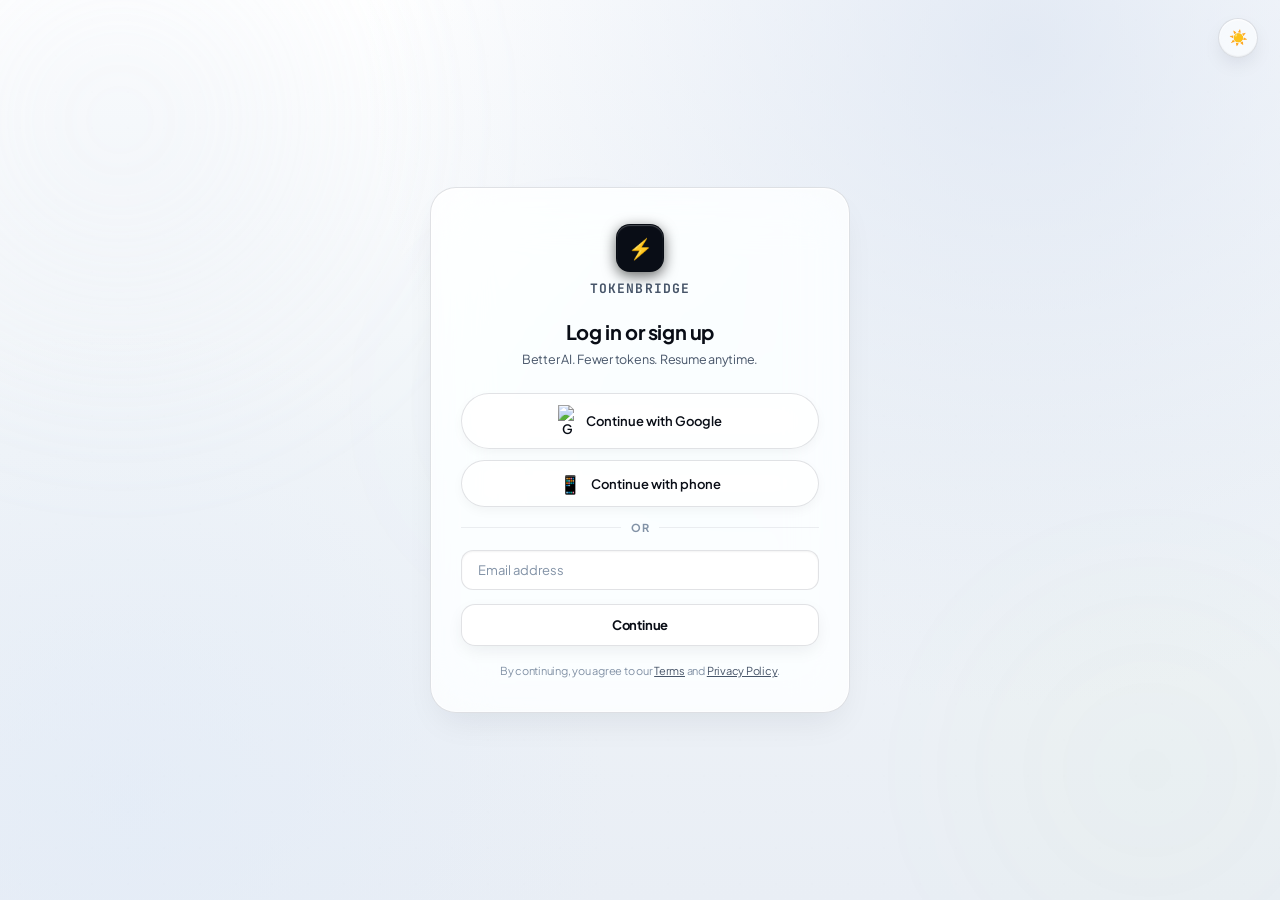
==== frontend/login.html @ ac654504 "feat: add country code selector to phone login, optimize invisible reCAPTCHA, and improve UI" ====
<!DOCTYPE html>
<html lang="en">
<head>
  <meta charset="UTF-8">
  <meta name="viewport" content="width=device-width, initial-scale=1.0">
  <meta name="color-scheme" content="light dark">
  <title>TokenBridge - Login</title>
  <script>
    (function() {
      var saved = localStorage.getItem('theme');
      if (saved) {
        document.documentElement.setAttribute('data-theme', saved);
      } else if (window.matchMedia && window.matchMedia('(prefers-color-scheme: light)').matches) {
        document.documentElement.setAttribute('data-theme', 'light');
      } else {
        document.documentElement.setAttribute('data-theme', 'dark');
      }
    })();
  </script>
  <link rel="preconnect" href="https://fonts.googleapis.com">
  <link rel="preconnect" href="https://fonts.gstatic.com" crossorigin="">
  <link href="https://fonts.googleapis.com/css2?family=Plus+Jakarta+Sans:ital,wght@0,300;0,400;0,500;0,600;0,700;0,800;1,400&family=JetBrains+Mono:wght@400;500;600;700&display=swap" rel="stylesheet">
  <link href="https://cdnjs.cloudflare.com/ajax/libs/font-awesome/6.5.1/css/all.min.css" rel="stylesheet">
  <link rel="stylesheet" href="style.css?v=7.0">
</head>
<body class="auth-body">
  <!-- Optical Directional Sheen Layer -->
  <div class="optical-refraction-sheen"></div>

  <div class="orb-container">
    <div class="orb orb-1"></div>
    <div class="orb orb-2"></div>
    <div class="orb orb-3"></div>
  </div>
  <button class="theme-btn" onclick="toggleTheme()" id="theme-btn" title="Toggle theme">🌙</button>

  <div class="modal">
    <div class="logo">
      <span>⚡</span>
      <h1>TokenBridge</h1>
    </div>

    <div id="step-main" class="step active">
      <div class="modal-title">Log in or sign up</div>
      <div class="modal-sub">Better AI. Fewer tokens. Resume anytime.</div>
      <button class="social-btn" onclick="handleGoogleLogin()">
        <img src="https://www.gstatic.com/firebasejs/ui/2.0.0/images/auth/google.svg" width="18" alt="G">
        Continue with Google
      </button>
      <button class="social-btn" onclick="showStep('phone')">
        <span style="font-size:18px">📱</span>
        Continue with phone
      </button>
      <div class="divider"><span>OR</span></div>
      <input class="email-input" type="email" id="email-input" placeholder="Email address" onkeydown="if(event.key===&apos;Enter&apos;)checkEmail()">
      <button class="continue-btn" onclick="checkEmail()">Continue</button>
      <div class="terms">By continuing, you agree to our <a href="#">Terms</a> and <a href="#">Privacy Policy</a>.</div>
    </div>

    <div id="step-password" class="step">
      <button class="back-link" onclick="showStep('main')">← Back</button>
      <div class="modal-title" id="pwd-title">Welcome back</div>
      <div class="email-shown" id="pwd-email"></div>
      <input class="email-input" type="password" id="pwd-input" placeholder="Password" onkeydown="if(event.key===&apos;Enter&apos;)submitPassword()">
      <a href="#" class="forgot-link" onclick="showStep('forgot')">Forgot password?</a>
      <label style="display:flex;align-items:center;gap:8px;color:var(--text-sub);font-size:13px;margin-bottom:16px;cursor:pointer">
        <input type="checkbox" id="remember-me" style="accent-color:var(--accent)"> Remember me for 30 days
      </label>
      <button class="continue-btn" onclick="submitPassword()">Continue</button>
    </div>

    <div id="step-signup" class="step">
      <button class="back-link" onclick="showStep('main')">← Back</button>
      <div class="modal-title">Create account</div>
      <div class="email-shown" id="signup-email"></div>
      <input class="email-input" type="text" id="name-input" placeholder="Full name" style="margin-bottom:12px">
      <input class="email-input" type="password" id="signup-pwd" placeholder="Password (min 8 chars)" onkeydown="if(event.key===&apos;Enter&apos;)submitSignup()">
      <button class="continue-btn" onclick="submitSignup()" style="margin-top:12px">Create Account</button>
    </div>

    <div id="step-phone" class="step">
      <button class="back-link" onclick="showStep('main')">← Back</button>
      <div class="modal-title">Enter phone number</div>
      <div class="modal-sub">We will send you a 6-digit OTP.</div>
      <div class="phone-input-group">
        <div class="country-code-wrap" id="country-code-wrap">
          <button type="button" class="country-code-btn" id="country-code-btn" onclick="toggleCountryDropdown(event)" aria-label="Select country code">
            <span class="country-flag" id="selected-flag">🇮🇳</span>
            <span class="country-dial" id="selected-dial">+91</span>
            <svg class="country-chevron" width="12" height="12" viewBox="0 0 24 24" fill="none" stroke="currentColor" stroke-width="2.5" stroke-linecap="round" stroke-linejoin="round">
              <polyline points="6 9 12 15 18 9"></polyline>
            </svg>
          </button>
          <div class="country-dropdown-menu" id="country-dropdown-menu" style="display:none;">
            <div class="country-search-box">
              <input type="text" id="country-search-input" placeholder="Search country..." oninput="filterCountryList(this.value)">
            </div>
            <div class="country-list" id="country-list"></div>
          </div>
        </div>
        <input class="email-input phone-number-field" type="tel" id="phone-input" placeholder="98765 43210" oninput="formatPhoneNumberInput(this)" onkeydown="if(event.key==='Enter')sendPhoneOTP()">
      </div>
      <div id="recaptcha-container"></div>
      <button class="continue-btn" id="send-otp-btn" onclick="sendPhoneOTP()">Send OTP</button>
    </div>

    <div id="step-otp" class="step">
      <button class="back-link" onclick="showStep('phone')">← Back</button>
      <div class="modal-title">Enter OTP</div>
      <div class="modal-sub" id="otp-sent-to">OTP sent to your phone</div>
      <div class="otp-inputs">
        <input class="otp-input" type="text" maxlength="1" id="otp-1" oninput="otpNext(this,'otp-2')">
        <input class="otp-input" type="text" maxlength="1" id="otp-2" oninput="otpNext(this,'otp-3')">
        <input class="otp-input" type="text" maxlength="1" id="otp-3" oninput="otpNext(this,'otp-4')">
        <input class="otp-input" type="text" maxlength="1" id="otp-4" oninput="otpNext(this,'otp-5')">
        <input class="otp-input" type="text" maxlength="1" id="otp-5" oninput="otpNext(this,'otp-6')">
        <input class="otp-input" type="text" maxlength="1" id="otp-6" oninput="otpNext(this,null)">
      </div>
      <button class="continue-btn" onclick="verifyOTP()">Verify OTP</button>
      <p style="text-align:center;font-size:12px;color:var(--text-muted);margin-top:12px;">
        Did not receive? <a href="#" style="color:var(--accent)" onclick="showStep('phone')">Resend</a>
      </p>
    </div>

    <div id="step-forgot" class="step">
      <button class="back-link" onclick="showStep('password')">← Back</button>
      <div class="modal-title">Reset password</div>
      <div class="modal-sub">We will send a reset link to your email.</div>
      <input class="email-input" type="email" id="forgot-email" placeholder="Email address">
      <button class="continue-btn" onclick="submitForgot()">Send Reset Link</button>
    </div>

    <div class="msg" id="auth-msg"></div>
  </div>

  <script src="https://www.gstatic.com/firebasejs/10.7.0/firebase-app-compat.js"></script>
  <script src="https://www.gstatic.com/firebasejs/10.7.0/firebase-auth-compat.js"></script>
  <script src="firebase_config.js"></script>
  <script>
    firebase.initializeApp(FIREBASE_CONFIG);
    const fbAuth = firebase.auth();
    let recaptchaVerifier = null;
    let confirmationResult = null;
  </script>
  <script src="auth.js"></script>
</body>
</html>
---- frontend/style.css ----
/* =============================================
   TokenBridge - Complete Glassmorphism Design System
   Featuring Dark & Light Mode themes with specular highlights,
   backdrop blurs, dynamic glow orbs, and micro-interactions.
   ============================================= */

/* --- Google Font --- */
@import url("https://fonts.googleapis.com/css2?family=Plus+Jakarta+Sans:ital,wght@0,300;0,400;0,500;0,600;0,700;0,800;1,400&family=JetBrains+Mono:wght@400;500;600;700&display=swap");

/* --- CSS Design System & Theme Variables --- */
/* ==========================================================================
   OBSIDIAN LIQUID GLASS DESIGN SYSTEM (Handcrafted Senior Technologist UI)
   Calibrated physical optics, specular refraction, micro-chamfering & tactile depth.
   ========================================================================== */
:root {
  color-scheme: dark;

  /* Pure obsidian base & optical directional light cone */
  --bg: #060709;
  --bg-ambient:
    radial-gradient(1200px circle at 82% 8%, rgba(35, 45, 62, 0.28) 0%, transparent 60%),
    radial-gradient(900px circle at 15% 95%, rgba(18, 25, 36, 0.35) 0%, transparent 65%),
    radial-gradient(600px circle at 48% 45%, rgba(198, 248, 48, 0.025) 0%, transparent 70%),
    linear-gradient(180deg, #060709 0%, #080a0f 45%, #050608 100%);

  /* Master Optical Glass Matrix (True Physical Refraction & Translucent Optics) */
  --glass-surface: rgba(12, 17, 26, 0.42);
  --glass-surface-elevated: rgba(16, 22, 34, 0.52);
  --glass-surface-subtle: rgba(255, 255, 255, 0.035);
  --glass-surface-active: rgba(22, 30, 46, 0.65);
  --surface: var(--glass-surface);
  --glass: var(--glass-surface);

  /* Multi-layered Specular Lighting & Micro-Chamfer Rims */
  --glass-border: rgba(255, 255, 255, 0.12);
  --glass-border-subtle: rgba(255, 255, 255, 0.06);
  --glass-border-hover: rgba(255, 255, 255, 0.32);

  --specular-layer:
    inset 0 1px 1.5px 0 rgba(255, 255, 255, 0.38),
    inset 0 0 0 1px rgba(255, 255, 255, 0.05),
    inset 0 -1px 0 0 rgba(0, 0, 0, 0.45),
    0 16px 36px -10px rgba(0, 0, 0, 0.65);

  --specular-subtle:
    inset 0 1px 1px 0 rgba(255, 255, 255, 0.28),
    inset 0 0 0 1px rgba(255, 255, 255, 0.03),
    0 8px 24px -6px rgba(0, 0, 0, 0.55);

  --specular-circular:
    inset 0 1px 1.5px 0 rgba(255, 255, 255, 0.45),
    inset 0 0 0 1px rgba(255, 255, 255, 0.06),
    inset 0 -1px 1px 0 rgba(0, 0, 0, 0.5),
    0 10px 24px -6px rgba(0, 0, 0, 0.7);

  --specular-pressed:
    inset 0 2px 4px rgba(0, 0, 0, 0.6),
    inset 0 0 0 1px rgba(255, 255, 255, 0.06);

  --glass-specular: inset 0 1px 1.5px 0 rgba(255, 255, 255, 0.38);

  /* High-Precision Textures & Filters */
  --glass-filter: blur(28px) saturate(210%) contrast(106%);
  --glass-filter-pill: blur(20px) saturate(200%) contrast(105%);
  --blur: var(--glass-filter);

  /* Typography Contrast Hierarchy */
  --text-pure: #f8fafc;
  --text-body: #e2e8f0;
  --text: #f8fafc;
  --text-sub: #94a3b8;
  --text-muted: #526175;

  /* Neon Chartreuse & Electric Cyan Accents */
  --accent-chartreuse: #c6f830;
  --accent-glow: rgba(198, 248, 48, 0.28);
  --accent-cyan: #38bdf8;
  --accent-cyan-glow: rgba(56, 189, 248, 0.25);
  --accent: #c6f830;
  --accent-hover: #b4e622;
  --accent-bright: #c6f830;

  /* Inputs & Hover */
  --input-bg: rgba(5, 7, 10, 0.45);
  --input-border: rgba(255, 255, 255, 0.08);
  --divider: rgba(255, 255, 255, 0.06);
  --hover: rgba(255, 255, 255, 0.06);

  /* Status System */
  --status-emerald: #10b981;
  --status-amber: #f59e0b;
  --status-rose: #f43f5e;
  --danger: #f43f5e;
  --success: #10b981;
  --warning: #f59e0b;

  --radius: 24px;
  --radius-sm: 16px;
  --radius-xs: 11px;
  --shadow: 0 20px 40px -15px rgba(0, 0, 0, 0.75);
  --shadow-sm: 0 8px 24px -6px rgba(0, 0, 0, 0.65);
  --transition: all 0.22s cubic-bezier(0.16, 1, 0.3, 1);
}

[data-theme="light"] {
  color-scheme: light;
  --bg: #f5f7fa;
  --bg-ambient:
    radial-gradient(1100px circle at 80% 5%, rgba(215, 225, 240, 0.7) 0%, transparent 60%),
    radial-gradient(800px circle at 10% 90%, rgba(225, 235, 248, 0.6) 0%, transparent 60%),
    linear-gradient(180deg, #ffffff 0%, #f0f4f8 50%, #e9eef5 100%);

  --glass-surface: rgba(255, 255, 255, 0.58);
  --glass-surface-elevated: rgba(255, 255, 255, 0.76);
  --glass-surface-subtle: rgba(255, 255, 255, 0.38);
  --glass-surface-active: rgba(255, 255, 255, 0.92);
  --surface: var(--glass-surface);
  --glass: var(--glass-surface);

  --glass-border: rgba(15, 23, 42, 0.12);
  --glass-border-subtle: rgba(15, 23, 42, 0.07);
  --glass-border-hover: rgba(15, 23, 42, 0.28);

  --specular-layer:
    inset 0 1px 1.5px 0 rgba(255, 255, 255, 0.95),
    inset 0 0 0 1px rgba(255, 255, 255, 0.6),
    0 16px 34px -10px rgba(15, 23, 42, 0.08);

  --specular-subtle:
    inset 0 1px 1px 0 rgba(255, 255, 255, 0.9),
    0 4px 14px -3px rgba(15, 23, 42, 0.06);

  --specular-circular:
    inset 0 1px 1.5px 0 #ffffff,
    inset 0 -1px 1px 0 rgba(0, 0, 0, 0.05),
    0 8px 20px -4px rgba(15, 23, 42, 0.1);

  --glass-specular: inset 0 1px 1.5px 0 rgba(255, 255, 255, 0.95);

  --text-pure: #090d16;
  --text-body: #1e293b;
  --text: #090d16;
  --text-sub: #475569;
  --text-muted: #8292a6;

  --accent-chartreuse: #15803d;
  --accent-glow: rgba(21, 128, 61, 0.2);
  --accent: #15803d;
  --accent-hover: #166534;
  --accent-bright: #15803d;

  --input-bg: rgba(255, 255, 255, 0.85);
  --input-border: rgba(15, 23, 42, 0.09);
  --divider: rgba(15, 23, 42, 0.08);
  --hover: rgba(15, 23, 42, 0.05);
  --shadow: 0 18px 36px -12px rgba(15, 23, 42, 0.09);
  --shadow-sm: 0 4px 14px -3px rgba(15, 23, 42, 0.06);
}

/* --- Reset & Utilities --- */
*,
*::before,
*::after {
  box-sizing: border-box;
  margin: 0;
  padding: 0;
}

.hidden {
  display: none !important;
}

html {
  font-size: 16px;
  scroll-behavior: smooth;
}

body {
  font-family: "Plus Jakarta Sans", -apple-system, BlinkMacSystemFont, "Segoe UI", sans-serif;
  background: var(--bg);
  background-image: var(--bg-ambient);
  background-attachment: fixed;
  color: var(--text-body);
  min-height: 100vh;
  transition: background-color 0.4s ease, color 0.4s ease;
  overflow-x: hidden;
  -webkit-font-smoothing: antialiased;
  -moz-osx-font-smoothing: grayscale;
  letter-spacing: -0.015em;
}

/* Subsurface Optical Refraction Grid Beam & Ambient Light Drift */
.optical-refraction-sheen {
  position: fixed;
  inset: 0;
  pointer-events: none;
  z-index: 0;
  background:
    radial-gradient(900px circle at var(--mouse-x, 50%) var(--mouse-y, 30%), rgba(198, 248, 48, 0.04), transparent 60%),
    linear-gradient(135deg, rgba(255, 255, 255, 0.015) 0%, transparent 35%, rgba(255, 255, 255, 0.012) 70%, transparent 100%),
    radial-gradient(1px 1px at 20px 20px, rgba(255, 255, 255, 0.035), transparent 100%);
  background-size: 100% 100%, 100% 100%, 36px 36px;
  opacity: 0.85;
  animation: ambientLightBreathing 12s ease-in-out infinite alternate;
}

@keyframes ambientLightBreathing {
  0% {
    opacity: 0.7;
    filter: hue-rotate(0deg);
  }
  50% {
    opacity: 0.95;
    filter: hue-rotate(15deg);
  }
  100% {
    opacity: 0.75;
    filter: hue-rotate(-10deg);
  }
}

[data-theme="light"] .optical-refraction-sheen {
  background: radial-gradient(1px 1px at 20px 20px, rgba(0, 0, 0, 0.03), transparent 100%);
  background-size: 36px 36px;
  opacity: 0.6;
}

/* --- Scrollbar Styling --- */
::-webkit-scrollbar {
  width: 4px;
  height: 4px;
}

::-webkit-scrollbar-track {
  background: transparent;
}

::-webkit-scrollbar-thumb {
  background: rgba(255, 255, 255, 0.15);
  border-radius: 99px;
}

[data-theme="light"] ::-webkit-scrollbar-thumb {
  background: rgba(0, 0, 0, 0.15);
}

/* =============================================
   FLOATING AMBIENT GLOW ORBS (Glass Background)
   ============================================= */
.orb-container {
  position: fixed;
  inset: 0;
  z-index: 0;
  overflow: hidden;
  pointer-events: none;
}

.orb {
  position: absolute;
  border-radius: 50%;
  filter: blur(100px);
  opacity: 0.28;
  animation: orbFloat 14s ease-in-out infinite;
}

.orb-1 {
  width: 600px;
  height: 600px;
  background: radial-gradient(circle, rgba(35, 45, 62, 0.55), transparent 70%);
  top: -180px;
  left: -180px;
  animation-delay: 0s;
}

.orb-2 {
  width: 500px;
  height: 500px;
  background: radial-gradient(circle, rgba(198, 248, 48, 0.08), transparent 70%);
  bottom: -120px;
  right: -120px;
  animation-delay: -5s;
}

.orb-3 {
  width: 420px;
  height: 420px;
  background: radial-gradient(circle, rgba(56, 189, 248, 0.12), transparent 70%);
  top: 45%;
  left: 45%;
  transform: translate(-50%, -50%);
  animation-delay: -9s;
  opacity: 0.2;
}

@keyframes orbFloat {

  0%,
  100% {
    transform: translateY(0px) scale(1) rotate(0deg);
  }

  33% {
    transform: translateY(-30px) scale(1.05) rotate(4deg);
  }

  66% {
    transform: translateY(20px) scale(0.95) rotate(-4deg);
  }
}

[data-theme="light"] .orb-1 {
  background: radial-gradient(circle, rgba(215, 225, 240, 0.6), transparent 70%);
  opacity: 0.4;
}

[data-theme="light"] .orb-2 {
  background: radial-gradient(circle, rgba(163, 230, 53, 0.15), transparent 70%);
  opacity: 0.3;
}

[data-theme="light"] .orb-3 {
  background: radial-gradient(circle, rgba(56, 189, 248, 0.15), transparent 70%);
  opacity: 0.25;
}

/* =============================================
   GLASS UTILITY & CARDS WITH LIVING BOUNDARY SHINE
   ============================================= */
.glass {
  background: var(--glass-surface);
  backdrop-filter: var(--glass-filter);
  -webkit-backdrop-filter: var(--glass-filter);
  border: 1px solid var(--glass-border);
  box-shadow: var(--specular-layer);
  border-radius: var(--radius);
  transition: var(--transition);
  position: relative;
}

.glass::before {
  content: "";
  position: absolute;
  inset: -1px;
  border-radius: inherit;
  padding: 1px;
  background: linear-gradient(
    135deg,
    rgba(255, 255, 255, 0.35) 0%,
    rgba(255, 255, 255, 0.05) 30%,
    rgba(198, 248, 48, 0.22) 50%,
    rgba(255, 255, 255, 0.05) 70%,
    rgba(56, 189, 248, 0.3) 100%
  );
  -webkit-mask: linear-gradient(#fff 0 0) content-box, linear-gradient(#fff 0 0);
  -webkit-mask-composite: xor;
  mask-composite: exclude;
  pointer-events: none;
  opacity: 0.75;
  background-size: 250% 250%;
  animation: glassBorderRefract 8s ease-in-out infinite alternate;
}

@keyframes glassBorderRefract {
  0% {
    background-position: 0% 0%;
    opacity: 0.55;
  }
  50% {
    background-position: 100% 100%;
    opacity: 0.85;
  }
  100% {
    background-position: 0% 100%;
    opacity: 0.65;
  }
}

.glass-card {
  background: var(--glass-surface-subtle);
  backdrop-filter: var(--glass-filter);
  -webkit-backdrop-filter: var(--glass-filter);
  border: 1px solid var(--glass-border-subtle);
  box-shadow: var(--specular-subtle);
  border-radius: var(--radius-sm);
  transition: var(--transition);
}

/* =============================================
   AUTH / LOGIN PAGE GLASSMORPHISM MODAL
   ============================================= */
.auth-body {
  display: flex;
  align-items: center;
  justify-content: center;
  min-height: 100vh;
  padding: 24px;
}

.modal {
  position: relative;
  z-index: 1;
  background: var(--glass-surface-elevated);
  backdrop-filter: var(--glass-filter);
  -webkit-backdrop-filter: var(--glass-filter);
  border: 1px solid var(--glass-border);
  border-radius: 26px;
  padding: 36px 30px 32px;
  width: 100%;
  max-width: 420px;
  box-shadow: var(--specular-layer);
  animation: liquidSlideIn 0.3s cubic-bezier(0.16, 1, 0.3, 1);
}

@keyframes liquidSlideIn {
  from {
    opacity: 0;
    transform: translateY(12px) scale(0.98);
  }

  to {
    opacity: 1;
    transform: translateY(0) scale(1);
  }
}

@keyframes fadeUp {
  from {
    opacity: 0;
    transform: translateY(12px) scale(0.98);
  }

  to {
    opacity: 1;
    transform: translateY(0) scale(1);
  }
}

.logo {
  text-align: center;
  margin-bottom: 22px;
}

.logo span {
  display: inline-flex;
  align-items: center;
  justify-content: center;
  width: 48px;
  height: 48px;
  border-radius: 14px;
  background: linear-gradient(135deg, #18202c 0%, #0d121a 100%);
  border: 1px solid rgba(255, 255, 255, 0.14);
  font-size: 20px;
  color: var(--accent-chartreuse);
  box-shadow: inset 0 1px 1px 0 rgba(255, 255, 255, 0.25), 0 4px 14px rgba(0, 0, 0, 0.6);
}

[data-theme="light"] .logo span {
  background: #090d16;
  color: #c6f830;
  border-color: rgba(0, 0, 0, 0.1);
}

.logo h1 {
  font-size: 13px;
  font-weight: 700;
  color: var(--text-sub);
  margin-top: 8px;
  letter-spacing: 0.08em;
  text-transform: uppercase;
  font-family: "JetBrains Mono", monospace;
}

.modal-title {
  font-size: 20px;
  font-weight: 700;
  color: var(--text-pure);
  text-align: center;
  margin-bottom: 6px;
  letter-spacing: -0.02em;
}

.modal-sub {
  font-size: 12.5px;
  color: var(--text-sub);
  text-align: center;
  margin-bottom: 24px;
  line-height: 1.5;
}

.social-btn {
  width: 100%;
  display: flex;
  align-items: center;
  justify-content: center;
  gap: 10px;
  padding: 11px 18px;
  border-radius: 9999px;
  background: var(--glass-surface);
  backdrop-filter: var(--glass-filter-pill);
  -webkit-backdrop-filter: var(--glass-filter-pill);
  border: 1px solid var(--glass-border);
  box-shadow: var(--specular-subtle);
  color: var(--text-pure);
  font-family: inherit;
  font-size: 13px;
  font-weight: 600;
  cursor: pointer;
  user-select: none;
  text-decoration: none;
  transition: all 0.22s cubic-bezier(0.16, 1, 0.3, 1);
  margin-bottom: 11px;
}

.social-btn:hover {
  background: var(--glass-surface-elevated);
  border-color: var(--glass-border-hover);
  box-shadow: var(--specular-layer);
  transform: translateY(-1px);
}

.social-btn:active {
  transform: translateY(0) scale(0.985);
  box-shadow: var(--specular-pressed);
}

.divider {
  display: flex;
  align-items: center;
  text-align: center;
  margin: 14px 0 16px;
  color: var(--text-muted);
  font-size: 11px;
  font-weight: 700;
  letter-spacing: 0.08em;
}

.divider::before,
.divider::after {
  content: '';
  flex: 1;
  border-bottom: 1px solid var(--glass-border-subtle);
}

.divider span {
  padding: 0 10px;
}

.email-input {
  width: 100%;
  padding: 11px 16px;
  border-radius: 12px;
  background: rgba(5, 7, 10, 0.45);
  border: 1px solid var(--glass-border-subtle);
  color: var(--text-pure);
  font-family: inherit;
  font-size: 13px;
  outline: none;
  cursor: text;
  box-shadow: inset 0 1px 2px rgba(0, 0, 0, 0.4);
  transition: all 0.2s ease;
  box-sizing: border-box;
  margin-bottom: 14px;
}

.email-input:focus {
  border-color: var(--glass-border-hover);
  box-shadow: inset 0 1px 2px rgba(0, 0, 0, 0.4), 0 0 0 2px rgba(255, 255, 255, 0.08);
}

[data-theme="light"] .email-input {
  background: rgba(255, 255, 255, 0.85);
  border-color: var(--glass-border);
  box-shadow: inset 0 1px 2px rgba(0, 0, 0, 0.05);
}

.email-input::placeholder {
  color: var(--text-muted);
}


/* Phone Number Input Group with Country Code Button */
.phone-input-group {
  display: flex;
  align-items: center;
  gap: 8px;
  width: 100%;
  margin-bottom: 14px;
}

.country-code-wrap {
  position: relative;
  flex-shrink: 0;
}

.country-code-btn {
  display: flex;
  align-items: center;
  gap: 6px;
  padding: 11px 12px;
  border-radius: 12px;
  background: rgba(5, 7, 10, 0.45);
  border: 1px solid var(--glass-border-subtle);
  color: var(--text-pure);
  font-family: inherit;
  font-size: 13px;
  font-weight: 600;
  cursor: pointer;
  transition: all 0.2s ease;
  box-shadow: inset 0 1px 2px rgba(0, 0, 0, 0.4);
  user-select: none;
}

.country-code-btn:hover {
  background: var(--glass-surface-elevated);
  border-color: var(--glass-border-hover);
}

[data-theme="light"] .country-code-btn {
  background: rgba(255, 255, 255, 0.85);
  border-color: var(--glass-border);
  box-shadow: inset 0 1px 2px rgba(0, 0, 0, 0.05);
}

.country-flag {
  font-size: 16px;
  line-height: 1;
}

.country-dial {
  font-family: "JetBrains Mono", monospace;
  font-size: 12.5px;
  color: var(--text-pure);
}

.country-chevron {
  opacity: 0.65;
  transition: transform 0.2s ease;
}

.country-code-wrap.open .country-chevron {
  transform: rotate(180deg);
}

.country-dropdown-menu {
  position: absolute;
  top: calc(100% + 6px);
  left: 0;
  z-index: 100;
  width: 250px;
  background: var(--bg-surface, #121316);
  border: 1px solid var(--glass-border);
  border-radius: 14px;
  box-shadow: 0 16px 36px rgba(0, 0, 0, 0.55), 0 0 0 1px rgba(255, 255, 255, 0.08);
  padding: 8px;
  backdrop-filter: blur(20px);
  -webkit-backdrop-filter: blur(20px);
}

[data-theme="light"] .country-dropdown-menu {
  background: #ffffff;
  box-shadow: 0 16px 36px rgba(0, 0, 0, 0.15), 0 0 0 1px rgba(0, 0, 0, 0.08);
}

.country-search-box {
  margin-bottom: 6px;
}

.country-search-box input {
  width: 100%;
  padding: 8px 10px;
  border-radius: 8px;
  border: 1px solid var(--glass-border-subtle);
  background: rgba(255, 255, 255, 0.05);
  color: var(--text-pure);
  font-size: 12px;
  outline: none;
  font-family: inherit;
}

[data-theme="light"] .country-search-box input {
  background: rgba(0, 0, 0, 0.03);
}

.country-list {
  max-height: 200px;
  overflow-y: auto;
  display: flex;
  flex-direction: column;
  gap: 2px;
}

.country-item {
  display: flex;
  align-items: center;
  justify-content: space-between;
  padding: 7px 10px;
  border-radius: 8px;
  border: none;
  background: transparent;
  color: var(--text-sub);
  font-size: 12.5px;
  cursor: pointer;
  text-align: left;
  transition: all 0.12s ease;
  font-family: inherit;
  width: 100%;
}

.country-item:hover,
.country-item.active {
  background: var(--hover, rgba(255, 255, 255, 0.08));
  color: var(--text-pure);
}

.country-item-left {
  display: flex;
  align-items: center;
  gap: 8px;
  overflow: hidden;
  text-overflow: ellipsis;
  white-space: nowrap;
}

.country-item-dial {
  font-family: "JetBrains Mono", monospace;
  font-size: 11.5px;
  color: var(--text-muted);
}

.phone-number-field {
  margin-bottom: 0 !important;
  flex: 1;
  font-family: "JetBrains Mono", monospace;
  letter-spacing: 0.03em;
}

/* Hide reCAPTCHA floating popup badge completely (invisible reCAPTCHA runs smoothly in background) */
.grecaptcha-badge,
iframe[src*="recaptcha"] {
  visibility: hidden !important;
  opacity: 0 !important;
  pointer-events: none !important;
  display: none !important;
}

#recaptcha-container {
  display: none !important;
}

.continue-btn {
  width: 100%;
  display: flex;
  align-items: center;
  justify-content: center;
  gap: 10px;
  padding: 12px 18px;
  border-radius: 14px;
  background: var(--glass-surface-elevated);
  backdrop-filter: var(--glass-filter-pill);
  -webkit-backdrop-filter: var(--glass-filter-pill);
  border: 1px solid var(--glass-border);
  color: var(--text-pure);
  font-family: inherit;
  font-size: 13px;
  font-weight: 700;
  letter-spacing: -0.015em;
  cursor: pointer;
  box-shadow:
    inset 0 1px 1.5px 0 rgba(255, 255, 255, 0.45),
    inset 0 0 0 1px rgba(255, 255, 255, 0.05),
    inset 0 -1px 0 0 rgba(0, 0, 0, 0.35),
    0 8px 24px -4px rgba(0, 0, 0, 0.5);
  transition: all 0.22s cubic-bezier(0.16, 1, 0.3, 1);
  margin-bottom: 8px;
}

.continue-btn:hover {
  background: rgba(30, 41, 59, 0.7);
  color: #ffffff;
  transform: translateY(-1.5px);
  border-color: var(--glass-border-hover);
  box-shadow:
    inset 0 1px 2px 0 rgba(255, 255, 255, 0.6),
    0 12px 28px -4px rgba(0, 0, 0, 0.7),
    0 0 20px rgba(198, 248, 48, 0.15);
}

.continue-btn:active {
  transform: translateY(0.5px) scale(0.985);
  box-shadow: var(--specular-pressed);
}

.continue-btn:disabled {
  opacity: 0.45;
  cursor: not-allowed;
  transform: none;
}

[data-theme="light"] .continue-btn {
  background: rgba(255, 255, 255, 0.75);
  color: #090d16;
  border-color: var(--glass-border);
  box-shadow:
    inset 0 1px 1.5px 0 rgba(255, 255, 255, 0.95),
    0 6px 18px -3px rgba(15, 23, 42, 0.08);
}

[data-theme="light"] .continue-btn:hover {
  background: rgba(255, 255, 255, 0.95);
  color: #090d16;
  border-color: var(--glass-border-hover);
  box-shadow:
    inset 0 1px 2px 0 #ffffff,
    0 10px 24px -4px rgba(15, 23, 42, 0.12);
}

.terms {
  font-size: 11px;
  color: var(--text-muted);
  text-align: center;
  margin-top: 16px;
  line-height: 1.6;
}

.terms a {
  color: var(--text-sub);
  text-decoration: underline;
}

.terms a:hover {
  color: var(--text-pure);
}

.msg {
  margin-top: 14px;
  padding: 11px 14px;
  border-radius: 12px;
  font-size: 12.5px;
  text-align: center;
  display: none;
}

.msg.error {
  background: rgba(244, 63, 94, 0.12);
  color: var(--status-rose);
  border: 1px solid rgba(244, 63, 94, 0.25);
  display: block;
}

.msg.success {
  background: rgba(16, 185, 129, 0.12);
  color: var(--status-emerald);
  border: 1px solid rgba(16, 185, 129, 0.25);
  display: block;
}

.step {
  display: none;
}

.step.active {
  display: block;
  animation: liquidSlideIn 0.25s ease;
}

.back-link {
  background: none;
  border: none;
  color: var(--text-sub);
  font-family: inherit;
  font-size: 12.5px;
  font-weight: 500;
  cursor: pointer;
  margin-bottom: 16px;
  padding: 0;
  transition: var(--transition);
}

.back-link:hover {
  color: var(--text-pure);
}

.email-shown {
  font-size: 13px;
  color: var(--accent-chartreuse);
  font-family: "JetBrains Mono", monospace;
  text-align: center;
  margin-bottom: 18px;
}

.forgot-link {
  display: block;
  text-align: right;
  color: var(--text-sub);
  font-size: 12px;
  text-decoration: none;
  margin-bottom: 16px;
  margin-top: -6px;
}

.forgot-link:hover {
  color: var(--text-pure);
  text-decoration: underline;
}

.otp-inputs {
  display: flex;
  gap: 8px;
  justify-content: center;
  margin-bottom: 20px;
  transition: opacity 0.25s ease, transform 0.25s ease;
}

.otp-input {
  width: 46px;
  height: 52px;
  border-radius: 12px;
  background: rgba(5, 7, 10, 0.45);
  border: 1px solid var(--glass-border-subtle);
  color: var(--text-pure);
  font-size: 20px;
  font-weight: 700;
  text-align: center;
  font-family: "JetBrains Mono", monospace;
  outline: none;
  box-shadow: inset 0 1px 2px rgba(0, 0, 0, 0.4);
  transition: all 0.25s cubic-bezier(0.16, 1, 0.3, 1);
}

.otp-input:focus,
.otp-input.active-glow {
  border-color: var(--status-rose, #ff4444);
  box-shadow: inset 0 1px 2px rgba(0, 0, 0, 0.4), 0 0 14px rgba(255, 68, 68, 0.45), 0 0 0 1px var(--status-rose, #ff4444);
  transform: translateY(-2px) scale(1.04);
}

[data-theme="light"] .otp-input {
  background: rgba(255, 255, 255, 0.85);
  border-color: var(--glass-border);
}


/* Theme toggle floating button */
.theme-btn,
.theme-toggle-floating {
  position: fixed;
  top: 18px;
  right: 22px;
  z-index: 100;
  width: 40px;
  height: 40px;
  border-radius: 50%;
  display: inline-flex;
  align-items: center;
  justify-content: center;
  background: var(--glass-surface);
  backdrop-filter: var(--glass-filter-pill);
  -webkit-backdrop-filter: var(--glass-filter-pill);
  border: 1px solid var(--glass-border);
  box-shadow: var(--specular-circular);
  color: var(--text-pure);
  font-size: 15px;
  cursor: pointer;
  transition: all 0.22s cubic-bezier(0.16, 1, 0.3, 1);
  flex-shrink: 0;
}

.theme-btn:hover,
.theme-toggle-floating:hover {
  background: var(--glass-surface-elevated);
  border-color: var(--glass-border-hover);
  transform: scale(1.05);
  color: #ffffff;
  box-shadow:
    inset 0 1px 2px 0 rgba(255, 255, 255, 0.45),
    0 14px 28px -4px rgba(0, 0, 0, 0.9);
}

.theme-btn:active,
.theme-toggle-floating:active {
  transform: scale(0.95);
  box-shadow: var(--specular-pressed);
}

/* =============================================
   MAIN APP LAYOUT & SIDEBAR
   ============================================= */
.app-layout {
  display: flex;
  height: 100vh;
  overflow: hidden;
  position: relative;
  z-index: 1;
}

.sidebar {
  width: 295px;
  min-width: 295px;
  height: calc(100vh - 24px);
  margin: 12px 0 12px 14px;
  border-radius: 26px;
  display: flex;
  flex-direction: column;
  padding: 16px 14px 14px;
  gap: 12px;
  background: var(--glass-surface);
  backdrop-filter: var(--glass-filter);
  -webkit-backdrop-filter: var(--glass-filter);
  border: 1px solid var(--glass-border);
  box-shadow: var(--specular-layer);
  transition: transform 0.32s cubic-bezier(0.16, 1, 0.3, 1), opacity 0.28s ease, width 0.32s cubic-bezier(0.16, 1, 0.3, 1), margin 0.32s cubic-bezier(0.16, 1, 0.3, 1);
  position: relative;
  z-index: 10;
  transform-origin: left center;
}

.sidebar.closed {
  width: 0 !important;
  min-width: 0 !important;
  padding: 0 !important;
  margin: 12px 0 12px 0 !important;
  border: none !important;
  opacity: 0 !important;
  pointer-events: none !important;
  transform: translateX(-20px) scale(0.96) !important;
  overflow: hidden !important;
}

.sidebar.closed::before {
  display: none !important;
}

/* Gemini Style Top Bar */
.sidebar-top {
  display: flex;
  align-items: center;
  justify-content: space-between;
  padding: 2px 4px 10px;
  border-bottom: 1px solid var(--glass-border-subtle);
}

.sidebar-logo {
  display: flex;
  align-items: center;
  gap: 10px;
}

.sidebar-logo .logo-icon {
  width: 32px;
  height: 32px;
  border-radius: 10px;
  background: linear-gradient(135deg, #18202c 0%, #0d121a 100%);
  border: 1px solid rgba(255, 255, 255, 0.14);
  display: flex;
  align-items: center;
  justify-content: center;
  color: var(--accent-chartreuse);
  font-size: 13px;
  box-shadow: inset 0 1px 1px 0 rgba(255, 255, 255, 0.25), 0 4px 14px rgba(0, 0, 0, 0.6);
  filter: none;
}

[data-theme="light"] .sidebar-logo .logo-icon {
  background: #090d16;
  color: #c6f830;
  border-color: rgba(0, 0, 0, 0.1);
}

.sidebar-logo h2 {
  font-size: 15px;
  font-weight: 700;
  color: var(--text-pure);
  letter-spacing: -0.025em;
  background: none;
  -webkit-text-fill-color: initial;
  margin: 0;
}

.sidebar-close-btn {
  display: flex;
  align-items: center;
  justify-content: center;
  width: 32px;
  height: 32px;
  border-radius: 50%;
  background: var(--glass-surface-subtle);
  border: 1px solid var(--glass-border-subtle);
  color: var(--text-sub);
  font-size: 14px;
  cursor: pointer;
  transition: var(--transition);
}

.sidebar-close-btn:hover {
  background: var(--glass-surface-elevated);
  border-color: var(--glass-border-hover);
  color: var(--text-pure);
  transform: scale(1.05);
}

/* New Chat Primary Action Button (Liquid Glass Specular Button) */
.sidebar-action-wrap {
  padding: 2px 0;
}

.sidebar-btn.primary-action {
  display: flex;
  align-items: center;
  justify-content: center;
  gap: 9px;
  padding: 11px 16px;
  border-radius: 14px;
  background: var(--glass-surface-elevated);
  backdrop-filter: var(--glass-filter-pill);
  -webkit-backdrop-filter: var(--glass-filter-pill);
  border: 1px solid var(--glass-border);
  color: var(--text-pure);
  font-family: inherit;
  font-size: 13px;
  font-weight: 700;
  letter-spacing: -0.015em;
  cursor: pointer;
  box-shadow:
    inset 0 1px 1.5px 0 rgba(255, 255, 255, 0.4),
    inset 0 0 0 1px rgba(255, 255, 255, 0.05),
    inset 0 -1px 0 0 rgba(0, 0, 0, 0.35),
    0 8px 24px -4px rgba(0, 0, 0, 0.5);
  transition: all 0.22s cubic-bezier(0.16, 1, 0.3, 1);
  width: 100%;
}

.sidebar-btn.primary-action:hover {
  background: rgba(30, 41, 59, 0.65);
  color: #ffffff;
  transform: translateY(-1.5px);
  border-color: var(--glass-border-hover);
  box-shadow:
    inset 0 1px 2px 0 rgba(255, 255, 255, 0.6),
    inset 0 0 0 1px rgba(255, 255, 255, 0.1),
    0 12px 30px -4px rgba(0, 0, 0, 0.7),
    0 0 20px rgba(198, 248, 48, 0.12);
}

.sidebar-btn.primary-action:active {
  transform: translateY(0.5px) scale(0.985);
  box-shadow: var(--specular-pressed);
}

[data-theme="light"] .sidebar-btn.primary-action {
  background: rgba(255, 255, 255, 0.72);
  color: #090d16;
  border-color: var(--glass-border);
  box-shadow:
    inset 0 1px 1.5px 0 rgba(255, 255, 255, 0.95),
    0 6px 18px -3px rgba(15, 23, 42, 0.08);
}

[data-theme="light"] .sidebar-btn.primary-action:hover {
  background: rgba(255, 255, 255, 0.9);
  color: #090d16;
  border-color: var(--glass-border-hover);
  box-shadow:
    inset 0 1px 2px 0 #ffffff,
    0 10px 24px -4px rgba(15, 23, 42, 0.12);
}

/* Scrollable Middle Body (Gemini Style) */
.sidebar-scrollable-content {
  flex: 1;
  min-height: 0;
  overflow-y: auto;
  overflow-x: hidden;
  display: flex;
  flex-direction: column;
  gap: 12px;
  padding-right: 4px;
}

/* Custom modern scrollbar for sidebar */
.sidebar-scrollable-content::-webkit-scrollbar {
  width: 3px;
}

.sidebar-scrollable-content::-webkit-scrollbar-track {
  background: transparent;
}

.sidebar-scrollable-content::-webkit-scrollbar-thumb {
  background: rgba(255, 255, 255, 0.12);
  border-radius: 99px;
}

[data-theme="light"] .sidebar-scrollable-content::-webkit-scrollbar-thumb {
  background: rgba(0, 0, 0, 0.12);
}

/* Collapsible Model & Token Settings (Subsurface Engine Card) */
.sidebar-collapsible-section {
  background: var(--glass-surface-subtle);
  border: 1px solid var(--glass-border-subtle);
  border-radius: 18px;
  overflow: hidden;
  box-shadow: inset 0 1px 1px 0 rgba(255, 255, 255, 0.08);
  transition: var(--transition);
}

.sidebar-collapsible-section:hover {
  border-color: var(--glass-border);
}

.collapsible-header {
  display: flex;
  align-items: center;
  justify-content: space-between;
  padding: 10px 12px;
  cursor: pointer;
  user-select: none;
  background: transparent;
  transition: var(--transition);
}

.collapsible-header:hover {
  background: var(--hover);
}

.collapsible-title {
  font-size: 11px;
  font-weight: 700;
  color: var(--text-pure);
  letter-spacing: 0.04em;
  display: flex;
  align-items: center;
  gap: 6px;
  text-transform: uppercase;
}

.collapsible-chevron {
  font-size: 10px;
  color: var(--text-sub);
  transition: transform 0.2s ease;
}

.sidebar-collapsible-section.collapsed .collapsible-chevron {
  transform: rotate(-90deg);
}

.collapsible-body {
  padding: 4px 12px 12px;
  display: flex;
  flex-direction: column;
  gap: 8px;
  max-height: 800px;
  opacity: 1;
  overflow: hidden;
  transition: max-height 0.32s cubic-bezier(0.16, 1, 0.3, 1), opacity 0.25s ease, padding 0.25s ease;
}

.sidebar-collapsible-section.collapsed .collapsible-body {
  max-height: 0;
  opacity: 0;
  padding-top: 0;
  padding-bottom: 0;
  pointer-events: none;
}

/* Recent Chats Section in scroll container */
.sidebar-sessions-section {
  display: flex;
  flex-direction: column;
  gap: 6px;
  min-height: 50px;
}

/* Bottom Sticky User & Logout Footer */
.sidebar-bottom {
  margin-top: auto;
  padding-top: 10px;
  border-top: 1px solid var(--glass-border-subtle);
  flex-shrink: 0;
}

.user-card {
  padding: 9px 12px;
  border-radius: 16px;
  display: flex;
  align-items: center;
  gap: 11px;
  background: var(--glass-surface-subtle);
  border: 1px solid var(--glass-border-subtle);
  box-shadow: inset 0 1px 1px 0 rgba(255, 255, 255, 0.08);
  transition: var(--transition);
}

.user-card:hover {
  background: var(--glass-surface-elevated);
  border-color: var(--glass-border-hover);
}

.user-avatar {
  width: 32px;
  height: 32px;
  border-radius: 50%;
  background: linear-gradient(135deg, #1b2330 0%, #0d1219 100%);
  border: 1px solid rgba(255, 255, 255, 0.14);
  display: flex;
  align-items: center;
  justify-content: center;
  font-size: 11px;
  font-weight: 700;
  color: #ffffff;
  flex-shrink: 0;
  box-shadow: inset 0 1px 1px rgba(255, 255, 255, 0.25);
}

[data-theme="light"] .user-avatar {
  background: #090d16;
}

.user-info {
  flex: 1;
  overflow: hidden;
  min-width: 0;
}

.user-info .user-name {
  font-size: 12px;
  font-weight: 600;
  text-overflow: ellipsis;
  white-space: nowrap;
  overflow: hidden;
  color: var(--text-pure);
}

.user-info .user-email {
  font-size: 10.5px;
  color: var(--text-muted);
  white-space: nowrap;
  overflow: hidden;
  text-overflow: ellipsis;
}

.user-logout-icon-btn {
  display: flex;
  align-items: center;
  justify-content: center;
  width: 30px;
  height: 30px;
  border-radius: 50%;
  background: transparent;
  border: 1px solid transparent;
  color: var(--text-muted);
  cursor: pointer;
  transition: var(--transition);
  flex-shrink: 0;
}

.user-logout-icon-btn svg {
  display: block;
}

.user-logout-icon-btn:hover {
  background: rgba(244, 63, 94, 0.12);
  color: var(--status-rose);
  border-color: rgba(244, 63, 94, 0.25);
  transform: scale(1.05);
}

.section-label {
  font-size: 10px;
  font-weight: 700;
  color: var(--text-muted);
  text-transform: uppercase;
  letter-spacing: 0.1em;
  padding: 4px 2px 2px;
}

.sidebar-select {
  width: 100%;
  padding: 8px 12px;
  border-radius: 11px;
  background: rgba(5, 7, 10, 0.45);
  border: 1px solid var(--glass-border-subtle);
  color: var(--text-pure);
  font-family: inherit;
  font-size: 12px;
  outline: none;
  cursor: pointer;
  box-shadow: inset 0 1px 2px rgba(0, 0, 0, 0.4);
  transition: all 0.2s ease;
}

.sidebar-select:focus {
  border-color: var(--glass-border-hover);
  box-shadow: inset 0 1px 2px rgba(0, 0, 0, 0.4), 0 0 0 2px rgba(255, 255, 255, 0.08);
}

[data-theme="light"] .sidebar-select {
  background: rgba(255, 255, 255, 0.85);
  box-shadow: inset 0 1px 2px rgba(0, 0, 0, 0.05);
  border-color: var(--glass-border);
}

.sidebar-select option {
  background: #080a0f;
  color: #f8fafc;
}

[data-theme="light"] .sidebar-select option {
  background: #ffffff;
  color: #0f172a;
}

.api-key-wrap {
  position: relative;
  display: flex;
  align-items: center;
}

.api-key-wrap input {
  width: 100%;
  padding: 8px 34px 8px 12px;
  border-radius: 11px;
  background: rgba(5, 7, 10, 0.45);
  border: 1px solid var(--glass-border-subtle);
  color: var(--text-pure);
  font-family: inherit;
  font-size: 12px;
  outline: none;
  box-shadow: inset 0 1px 2px rgba(0, 0, 0, 0.4);
  transition: all 0.2s ease;
}

.api-key-wrap input:focus {
  border-color: var(--glass-border-hover);
  box-shadow: inset 0 1px 2px rgba(0, 0, 0, 0.4), 0 0 0 2px rgba(255, 255, 255, 0.08);
}

[data-theme="light"] .api-key-wrap input {
  background: rgba(255, 255, 255, 0.85);
  border-color: var(--glass-border);
}

.api-key-wrap .eye-btn {
  position: absolute;
  right: 10px;
  background: none;
  border: none;
  color: var(--text-muted);
  cursor: pointer;
  font-size: 13px;
  padding: 0;
  transition: var(--transition);
}

.api-key-wrap .eye-btn:hover {
  color: var(--text-pure);
}

/* Token Meter */
.token-meter-wrap {
  margin: 4px 0;
}

.token-meter-labels {
  display: flex;
  justify-content: space-between;
  font-size: 11px;
  font-weight: 600;
  color: var(--text-sub);
  margin-bottom: 6px;
}

.token-meter-bar {
  height: 6px;
  border-radius: 9999px;
  background: rgba(0, 0, 0, 0.5);
  padding: 1px;
  border: 1px solid rgba(255, 255, 255, 0.06);
  overflow: hidden;
}

[data-theme="light"] .token-meter-bar {
  background: rgba(0, 0, 0, 0.07);
}

.token-meter-fill {
  height: 100%;
  border-radius: 9999px;
  transition: width 0.5s ease, background 0.3s ease;
  background: linear-gradient(90deg, #a3e635 0%, #c6f830 100%);
  box-shadow: 0 0 10px var(--accent-glow);
}

.token-meter-fill.warn {
  background: var(--warning);
  box-shadow: 0 0 10px rgba(245, 158, 11, 0.4);
}

.token-meter-fill.danger {
  background: var(--danger);
  box-shadow: 0 0 10px rgba(244, 63, 94, 0.4);
}

/* TokenVault */
.vault-row {
  display: flex;
  justify-content: space-between;
  align-items: center;
  padding: 6px 8px;
  border-radius: 8px;
  font-size: 11.5px;
  transition: var(--transition);
}

.vault-row:hover {
  background: var(--hover);
}

.vault-provider {
  color: var(--text-sub);
  font-weight: 500;
}

.vault-tokens {
  color: var(--text-pure);
  font-weight: 600;
  font-family: "JetBrains Mono", monospace;
}

.vault-cost {
  color: var(--accent-chartreuse);
  font-size: 11px;
  font-weight: 600;
  font-family: "JetBrains Mono", monospace;
}

/* Sessions list */
.session-item {
  display: flex;
  align-items: center;
  gap: 10px;
  padding: 8px 12px;
  border-radius: 12px;
  font-size: 12.5px;
  font-weight: 500;
  color: var(--text-sub);
  background: transparent;
  border: 1px solid transparent;
  cursor: pointer;
  transition: all 0.18s cubic-bezier(0.16, 1, 0.3, 1);
  position: relative;
  text-decoration: none;
}

.session-item:hover {
  background: var(--glass-surface-elevated);
  color: var(--text-pure);
  border-color: var(--glass-border-subtle);
  transform: translateX(2px);
}

.session-item.active {
  background: var(--glass-surface-elevated);
  color: var(--text-pure);
  border-color: var(--glass-border);
  box-shadow: var(--specular-subtle);
  font-weight: 600;
}

.session-item .session-dot {
  width: 6.5px;
  height: 6.5px;
  border-radius: 50%;
  background: var(--accent-chartreuse);
  box-shadow: 0 0 8px var(--accent-chartreuse);
  flex-shrink: 0;
}

.session-item .session-title-text {
  overflow: hidden;
  text-overflow: ellipsis;
  white-space: nowrap;
  flex: 1;
}

.session-item .session-kebab-btn {
  display: none;
  align-items: center;
  justify-content: center;
  width: 24px;
  height: 24px;
  border-radius: 6px;
  background: transparent;
  border: none;
  color: var(--text-muted);
  cursor: pointer;
  transition: all 0.15s ease;
  flex-shrink: 0;
  padding: 0;
  line-height: 1;
}

.session-item:hover .session-kebab-btn,
.session-item.active .session-kebab-btn,
.session-item.menu-open .session-kebab-btn {
  display: flex;
}

.session-item .session-kebab-btn:hover,
.session-item .session-kebab-btn.active {
  background: var(--glass-surface-elevated);
  color: var(--text-pure);
}

.session-pinned-icon {
  font-size: 11px;
  color: var(--accent);
  opacity: 0.85;
  margin-right: -2px;
  flex-shrink: 0;
}

/* Floating Kebab Dropdown Menu */
.session-kebab-menu {
  position: fixed;
  z-index: 9999;
  min-width: 170px;
  background: var(--bg-surface, #1e1e24);
  background: var(--glass-surface-elevated);
  backdrop-filter: blur(16px);
  -webkit-backdrop-filter: blur(16px);
  border: 1px solid var(--glass-border);
  box-shadow: 0 12px 32px rgba(0, 0, 0, 0.45), 0 0 0 1px rgba(255, 255, 255, 0.05);
  border-radius: 12px;
  padding: 6px;
  display: flex;
  flex-direction: column;
  gap: 2px;
  animation: kebabFadeIn 0.14s cubic-bezier(0.16, 1, 0.3, 1);
  transform-origin: top left;
}

@keyframes kebabFadeIn {
  from {
    opacity: 0;
    transform: scale(0.95) translateY(-4px);
  }
  to {
    opacity: 1;
    transform: scale(1) translateY(0);
  }
}

.session-menu-item {
  display: flex;
  align-items: center;
  gap: 10px;
  width: 100%;
  padding: 7px 10px;
  border-radius: 8px;
  background: transparent;
  border: none;
  font-size: 13px;
  font-weight: 500;
  color: var(--text-main, var(--text-sub));
  cursor: pointer;
  transition: all 0.12s ease;
  text-align: left;
  font-family: inherit;
}

.session-menu-item svg {
  flex-shrink: 0;
  stroke: currentColor;
  opacity: 0.8;
  transition: transform 0.12s ease;
}

.session-menu-item:hover {
  background: var(--hover, rgba(255, 255, 255, 0.08));
  color: var(--text-pure);
}

.session-menu-item:hover svg {
  opacity: 1;
  transform: scale(1.08);
}

.session-menu-item.danger {
  color: var(--status-rose, #f43f5e);
}

.session-menu-item.danger:hover {
  background: rgba(244, 63, 94, 0.15);
  color: #ff4d6d;
}

.session-menu-divider {
  height: 1px;
  background: var(--glass-border-subtle, rgba(255, 255, 255, 0.08));
  margin: 3px 0;
}

/* Modal Dialog Overlay & Card for Rename / Share */
.tb-dialog-overlay {
  position: fixed;
  inset: 0;
  z-index: 10000;
  background: rgba(0, 0, 0, 0.6);
  backdrop-filter: blur(8px);
  -webkit-backdrop-filter: blur(8px);
  display: flex;
  align-items: center;
  justify-content: center;
  padding: 20px;
  animation: fadeIn 0.15s ease-out;
}

.tb-dialog-box {
  background: var(--bg-surface, #18181b);
  border: 1px solid var(--glass-border);
  box-shadow: 0 20px 40px rgba(0, 0, 0, 0.5);
  border-radius: 18px;
  padding: 22px 24px;
  width: 100%;
  max-width: 440px;
  animation: liquidSlideIn 0.22s cubic-bezier(0.16, 1, 0.3, 1);
}

.tb-dialog-header {
  display: flex;
  align-items: center;
  justify-content: space-between;
  margin-bottom: 14px;
}

.tb-dialog-title {
  display: flex;
  align-items: center;
  gap: 8px;
  font-size: 16px;
  font-weight: 600;
  color: var(--text-pure);
}

.tb-dialog-close {
  background: transparent;
  border: none;
  color: var(--text-muted);
  cursor: pointer;
  padding: 4px;
  border-radius: 6px;
  display: flex;
  align-items: center;
  justify-content: center;
  transition: all 0.15s ease;
}

.tb-dialog-close:hover {
  background: var(--hover);
  color: var(--text-pure);
}

.tb-dialog-input {
  width: 100%;
  padding: 10px 14px;
  background: var(--input-bg, rgba(255, 255, 255, 0.05));
  border: 1px solid var(--glass-border);
  border-radius: 10px;
  color: var(--text-pure);
  font-size: 14px;
  outline: none;
  font-family: inherit;
  transition: border-color 0.15s ease;
  margin-bottom: 16px;
}

.tb-dialog-input:focus {
  border-color: var(--accent);
}

.tb-dialog-actions {
  display: flex;
  justify-content: flex-end;
  gap: 10px;
}

.tb-dialog-btn {
  padding: 8px 16px;
  border-radius: 9px;
  font-size: 13px;
  font-weight: 600;
  cursor: pointer;
  border: none;
  font-family: inherit;
  transition: all 0.15s ease;
}

.tb-dialog-btn.cancel {
  background: var(--hover, rgba(255, 255, 255, 0.08));
  color: var(--text-sub);
}

.tb-dialog-btn.cancel:hover {
  background: rgba(255, 255, 255, 0.14);
  color: var(--text-pure);
}

.tb-dialog-btn.primary {
  background: var(--accent);
  color: #000;
}

.tb-dialog-btn.primary:hover {
  filter: brightness(1.1);
  transform: translateY(-1px);
}

.tb-dialog-btn.danger {
  background: var(--status-rose);
  color: #fff;
}

.tb-dialog-btn.danger:hover {
  filter: brightness(1.1);
  transform: translateY(-1px);
}

/* Archived chats styles */
.archived-chats-btn {
  display: inline-flex;
  align-items: center;
  gap: 5px;
  background: var(--glass-surface-subtle);
  border: 1px solid var(--glass-border-subtle);
  color: var(--text-muted);
  font-size: 11px;
  font-weight: 500;
  cursor: pointer;
  padding: 3px 8px;
  border-radius: 6px;
  transition: all 0.15s ease;
  font-family: inherit;
}

.archived-chats-btn:hover {
  background: var(--glass-surface-elevated);
  border-color: var(--glass-border);
  color: var(--text-pure);
}

.archived-count-badge {
  display: inline-block;
  background: var(--hover);
  color: var(--text-sub);
  padding: 1px 5px;
  border-radius: 10px;
  font-size: 10px;
  font-weight: 600;
}

.archived-item {
  display: flex;
  align-items: center;
  justify-content: space-between;
  padding: 10px 12px;
  border-radius: 10px;
  background: var(--glass-surface-subtle);
  border: 1px solid var(--glass-border-subtle);
  margin-bottom: 8px;
  transition: all 0.15s ease;
}

.archived-item:hover {
  background: var(--glass-surface-elevated);
  border-color: var(--glass-border);
}

.archived-item-title {
  font-size: 13px;
  font-weight: 500;
  color: var(--text-pure);
  overflow: hidden;
  text-overflow: ellipsis;
  white-space: nowrap;
  flex: 1;
  margin-right: 12px;
}

.archived-item-actions {
  display: flex;
  align-items: center;
  gap: 6px;
  flex-shrink: 0;
}

.archived-act-btn {
  display: inline-flex;
  align-items: center;
  gap: 4px;
  padding: 4px 8px;
  border-radius: 6px;
  font-size: 11.5px;
  font-weight: 500;
  cursor: pointer;
  border: 1px solid var(--glass-border);
  background: var(--hover);
  color: var(--text-pure);
  transition: all 0.15s ease;
  font-family: inherit;
}

.archived-act-btn:hover {
  background: var(--accent);
  color: #000;
  border-color: var(--accent);
}

.archived-act-btn.danger {
  color: var(--status-rose);
  border-color: rgba(244, 63, 94, 0.2);
}

.archived-act-btn.danger:hover {
  background: var(--status-rose);
  color: #fff;
}

/* Sidebar buttons */
.sidebar-btn {
  display: inline-flex;
  align-items: center;
  gap: 9px;
  padding: 8px 14px;
  border-radius: 12px;
  font-size: 12.5px;
  font-weight: 600;
  cursor: pointer;
  transition: var(--transition);
  border: 1px solid var(--glass-border-subtle);
  background: var(--glass-surface-subtle);
  color: var(--text-sub);
  font-family: inherit;
  width: 100%;
}

.sidebar-btn:hover {
  background: var(--glass-surface-elevated);
  border-color: var(--glass-border-hover);
  color: var(--text-pure);
  transform: translateY(-1px);
}

.sidebar-btn.danger {
  color: var(--status-rose);
}

.sidebar-btn.danger:hover {
  background: rgba(244, 63, 94, 0.12);
  border-color: var(--status-rose);
}

/* =============================================
   CHAT AREA & MESSAGES
   ============================================= */
.chat-area {
  flex: 1;
  display: flex;
  flex-direction: column;
  height: 100vh;
  overflow: hidden;
}

.chat-header {
  display: flex;
  align-items: center;
  justify-content: space-between;
  padding: 16px 28px;
  background: var(--glass-surface);
  backdrop-filter: var(--glass-filter);
  -webkit-backdrop-filter: var(--glass-filter);
  border-bottom: 1px solid var(--glass-border);
  flex-shrink: 0;
  box-shadow:
    inset 0 1px 1px 0 rgba(255, 255, 255, 0.14),
    0 12px 32px -8px rgba(0, 0, 0, 0.45);
}

.chat-header h3 {
  font-size: 17px;
  font-weight: 600;
  color: var(--text);
  max-width: 55vw;
  white-space: nowrap;
  overflow: hidden;
  text-overflow: ellipsis;
}

.chat-header .header-actions {
  display: flex;
  gap: 10px;
}

.icon-btn {
  width: 38px;
  height: 38px;
  display: flex;
  align-items: center;
  justify-content: center;
  border-radius: 50%;
  background: var(--glass-surface);
  backdrop-filter: var(--glass-filter-pill);
  -webkit-backdrop-filter: var(--glass-filter-pill);
  border: 1px solid var(--glass-border);
  box-shadow: var(--specular-circular);
  cursor: pointer;
  font-size: 15px;
  color: var(--text-pure);
  transition: all 0.22s cubic-bezier(0.16, 1, 0.3, 1);
  flex-shrink: 0;
}

.icon-btn:hover {
  background: var(--glass-surface-elevated);
  color: #ffffff;
  border-color: var(--glass-border-hover);
  transform: scale(1.06);
  box-shadow:
    inset 0 1px 2px 0 rgba(255, 255, 255, 0.45),
    0 14px 28px -4px rgba(0, 0, 0, 0.9);
}

.icon-btn:active {
  transform: scale(0.95);
  box-shadow: var(--specular-pressed);
}

/* Messages Area */
.messages-area {
  flex: 1;
  overflow-y: auto;
  padding: 24px 28px;
  display: flex;
  flex-direction: column;
  gap: 18px;
}

.message-wrap {
  display: flex;
  gap: 12px;
  animation: liquidSlideIn 0.28s cubic-bezier(0.16, 1, 0.3, 1);
}

@keyframes messageIn {
  from {
    opacity: 0;
    transform: translateY(14px) scale(0.97);
  }

  to {
    opacity: 1;
    transform: translateY(0) scale(1);
  }
}

.message-wrap.user {
  flex-direction: row-reverse;
}

.message-avatar {
  width: 36px;
  height: 36px;
  border-radius: 50%;
  display: flex;
  align-items: center;
  justify-content: center;
  font-size: 13.5px;
  font-weight: 600;
  flex-shrink: 0;
  background: var(--glass-surface);
  backdrop-filter: var(--glass-filter-pill);
  -webkit-backdrop-filter: var(--glass-filter-pill);
  border: 1px solid var(--glass-border);
  box-shadow: var(--specular-circular);
  color: var(--text-pure);
  overflow: hidden;
  transition: transform 0.2s ease;
}

.message-avatar svg {
  display: block;
}

/* Provider-specific styling */
.message-wrap.ai .message-avatar {
  background: linear-gradient(135deg, #182230 0%, #0d1219 100%);
  border: 1px solid rgba(198, 248, 48, 0.3);
  color: var(--accent-chartreuse);
  box-shadow:
    inset 0 1px 1px rgba(255, 255, 255, 0.2),
    0 4px 16px var(--accent-glow);
}

[data-theme="light"] .message-wrap.ai .message-avatar {
  background: #090d16;
  color: #c6f830;
  border-color: transparent;
}

.message-wrap.ai .message-avatar.avatar-openai {
  background: linear-gradient(135deg, #064e3b 0%, #022c22 100%);
  border-color: rgba(16, 185, 129, 0.4);
  color: #10b981;
}

.message-wrap.ai .message-avatar.avatar-claude {
  background: linear-gradient(135deg, #7c2d12 0%, #431407 100%);
  border-color: rgba(249, 115, 22, 0.4);
  color: #f97316;
}

.message-wrap.ai .message-avatar.avatar-gemini {
  background: linear-gradient(135deg, #1e1b4b 0%, #0f172a 100%);
  border-color: rgba(56, 189, 248, 0.4);
  color: var(--accent-cyan);
}

.message-wrap.user .message-avatar {
  background: linear-gradient(135deg, #1b2330 0%, #0d1219 100%);
  border: 1px solid rgba(255, 255, 255, 0.14);
  color: #ffffff;
  box-shadow: inset 0 1px 1px rgba(255, 255, 255, 0.25);
}

[data-theme="light"] .message-wrap.user .message-avatar {
  background: #090d16;
  color: #ffffff;
}

.message-bubble {
  max-width: 82%;
  padding: 15px 20px;
  border-radius: 22px;
  font-size: 13.5px;
  line-height: 1.62;
  word-break: break-word;
}

.message-wrap.ai .message-bubble {
  background: var(--glass-surface);
  backdrop-filter: var(--glass-filter);
  -webkit-backdrop-filter: var(--glass-filter);
  border: 1px solid var(--glass-border);
  box-shadow: var(--specular-layer);
  border-radius: 5px 22px 22px 22px;
  color: var(--text-body);
}

.message-wrap.user .message-bubble {
  background: linear-gradient(135deg, #151a24 0%, #10141c 100%);
  color: #f8fafc;
  border-radius: 22px 22px 5px 22px;
  box-shadow:
    inset 0 1px 1px 0 rgba(255, 255, 255, 0.16),
    inset 0 0 0 1px rgba(255, 255, 255, 0.04),
    0 12px 30px rgba(0, 0, 0, 0.6);
  border: 1px solid rgba(255, 255, 255, 0.1);
}

[data-theme="light"] .message-wrap.user .message-bubble {
  background: #0f172a;
  color: #ffffff;
  border-color: rgba(0, 0, 0, 0.1);
  box-shadow: 0 8px 24px rgba(15, 23, 42, 0.15);
}

/* ChatGPT-Style Markdown Typography in AI Bubbles */
.markdown-body h1,
.markdown-body h2,
.markdown-body h3,
.markdown-body h4,
.markdown-body h5,
.markdown-body h6 {
  color: var(--text);
  font-weight: 700;
  margin-top: 14px;
  margin-bottom: 8px;
  line-height: 1.35;
}

.markdown-body h1:first-child,
.markdown-body h2:first-child,
.markdown-body h3:first-child {
  margin-top: 0;
}

.markdown-body h1 {
  font-size: 20px;
  border-bottom: 1px solid var(--glass-border);
  padding-bottom: 6px;
}

.markdown-body h2 {
  font-size: 17px;
  border-bottom: 1px solid var(--glass-border);
  padding-bottom: 4px;
}

.markdown-body h3 {
  font-size: 15px;
}

.markdown-body h4 {
  font-size: 14px;
}

.markdown-body p {
  margin-bottom: 10px;
  line-height: 1.65;
}

.markdown-body p:last-child {
  margin-bottom: 0;
}

.markdown-body ul,
.markdown-body ol {
  margin: 6px 0 12px 20px;
  padding: 0;
}

.markdown-body li {
  margin-bottom: 4px;
  line-height: 1.6;
}

.markdown-body hr {
  border: none;
  height: 1px;
  background: var(--glass-border);
  margin: 14px 0;
}

.markdown-body blockquote {
  border-left: 3px solid var(--accent);
  padding-left: 12px;
  margin: 10px 0;
  color: var(--text-sub);
  font-style: italic;
}

.markdown-body table {
  width: 100%;
  border-collapse: collapse;
  margin: 12px 0;
  font-size: 13px;
  display: block;
  overflow-x: auto;
}

.markdown-body th,
.markdown-body td {
  border: 1px solid var(--glass-border);
  padding: 8px 12px;
  text-align: left;
}

.markdown-body th {
  background: rgba(198, 248, 48, 0.08);
  color: var(--text-pure);
  font-weight: 600;
}

.markdown-body code {
  font-family: "JetBrains Mono", monospace;
  font-size: 12.5px;
  background: rgba(255, 255, 255, 0.06);
  padding: 2px 6px;
  border-radius: 6px;
  color: var(--accent-chartreuse);
}

/* Standalone Code Blocks with Header & Copy Button (Obsidian Command Architecture) */
.code-block-wrapper {
  margin: 12px 0;
  border-radius: 16px;
  background: #07090e;
  border: 1px solid var(--glass-border);
  box-shadow:
    inset 0 1px 1px rgba(255, 255, 255, 0.1),
    0 10px 28px rgba(0, 0, 0, 0.55);
  overflow: hidden;
}

[data-theme="light"] .code-block-wrapper {
  background: #0d131f;
  color: #fff;
}

.code-header {
  display: flex;
  align-items: center;
  justify-content: space-between;
  padding: 9px 15px;
  background: rgba(255, 255, 255, 0.02);
  border-bottom: 1px solid rgba(255, 255, 255, 0.06);
  font-size: 10.5px;
  font-weight: 700;
  letter-spacing: 0.09em;
  text-transform: uppercase;
  color: var(--text-sub);
  user-select: none;
}

.code-lang {
  font-weight: 700;
  text-transform: uppercase;
  letter-spacing: 0.09em;
  color: var(--text-sub);
  font-family: "JetBrains Mono", monospace;
}

.code-copy-btn {
  display: inline-flex;
  align-items: center;
  gap: 6px;
  padding: 4px 11px;
  border-radius: 9999px;
  background: rgba(255, 255, 255, 0.07);
  border: 1px solid rgba(255, 255, 255, 0.12);
  color: #ffffff;
  font-size: 10.5px;
  font-weight: 600;
  cursor: pointer;
  transition: all 0.18s ease;
  font-family: inherit;
}

.code-copy-btn:hover {
  background: rgba(255, 255, 255, 0.15);
  border-color: rgba(255, 255, 255, 0.22);
  transform: translateY(-0.5px);
}

.code-block-wrapper pre {
  margin: 0;
  padding: 14px 18px;
  overflow-x: auto;
  background: transparent;
}

.code-block-wrapper pre code {
  background: transparent;
  padding: 0;
  border-radius: 0;
  color: #f1f5f9;
  font-family: "JetBrains Mono", monospace;
  font-size: 12.5px;
  line-height: 1.55;
  display: block;
}

/* Typing Indicator — Orb Breathing Animation */
.typing-bubble {
  padding: 8px 16px 8px 10px !important;
  background: var(--surface-primary) !important;
  border-radius: 9999px !important;
  border: 1px solid var(--glass-border) !important;
  display: inline-flex !important;
  align-items: center !important;
  box-shadow: 0 4px 20px rgba(0, 0, 0, 0.25) !important;
}

[data-theme="light"] .typing-bubble {
  background: #ffffff !important;
  border-color: rgba(15, 23, 42, 0.12) !important;
  box-shadow: 0 4px 16px rgba(0, 0, 0, 0.08) !important;
}

.orb-breathing-container {
  display: inline-flex;
  align-items: center;
  gap: 10px;
}

.orb-breathing {
  position: relative;
  width: 28px;
  height: 28px;
  display: flex;
  align-items: center;
  justify-content: center;
  flex-shrink: 0;
}

.orb-core {
  position: absolute;
  width: 14px;
  height: 14px;
  border-radius: 50%;
  background: radial-gradient(circle, #ffffff 10%, rgba(255, 255, 255, 0.8) 50%, rgba(255, 255, 255, 0) 100%);
  filter: drop-shadow(0 0 6px rgba(255, 255, 255, 0.9));
  animation: orbCorePulse 2.8s ease-in-out infinite;
  z-index: 2;
}

[data-theme="light"] .orb-core {
  background: radial-gradient(circle, #0f172a 15%, rgba(15, 23, 42, 0.75) 60%, rgba(15, 23, 42, 0) 100%);
  filter: drop-shadow(0 0 4px rgba(15, 23, 42, 0.4));
}

.orb-halo {
  position: absolute;
  width: 24px;
  height: 24px;
  border-radius: 50%;
  background: radial-gradient(circle, rgba(255, 255, 255, 0.15) 0%, rgba(255, 255, 255, 0) 70%);
  animation: orbHaloBreathe 2.8s ease-in-out infinite;
  z-index: 1;
}

[data-theme="light"] .orb-halo {
  background: radial-gradient(circle, rgba(15, 23, 42, 0.1) 0%, rgba(15, 23, 42, 0) 70%);
}

.orb-rays {
  position: absolute;
  width: 28px;
  height: 28px;
  top: 0;
  left: 0;
  animation: orbRotate 14s linear infinite;
  transform-origin: center center;
}

.orb-ray {
  position: absolute;
  top: 50%;
  left: 50%;
  width: 1.5px;
  height: 5px;
  border-radius: 1px;
  background: #ffffff;
  transform-origin: 50% 13px;
  transform: translate(-50%, -13px) rotate(var(--rot));
  opacity: 0.2;
  animation: orbRayBreathe 2.8s ease-in-out infinite;
  animation-delay: calc(var(--delay) * -1);
}

[data-theme="light"] .orb-ray {
  background: #0f172a;
}

.orb-label {
  font-family: 'Plus Jakarta Sans', -apple-system, sans-serif;
  font-size: 12px;
  font-weight: 500;
  color: var(--text-sub);
  letter-spacing: -0.01em;
  user-select: none;
  animation: orbLabelPulse 2.8s ease-in-out infinite;
}

@keyframes orbCorePulse {

  0%,
  100% {
    transform: scale(0.85);
    opacity: 0.75;
  }

  50% {
    transform: scale(1.15);
    opacity: 1;
  }
}

@keyframes orbHaloBreathe {

  0%,
  100% {
    transform: scale(0.8);
    opacity: 0.3;
  }

  50% {
    transform: scale(1.35);
    opacity: 0.85;
  }
}

@keyframes orbRayBreathe {

  0%,
  100% {
    height: 3.5px;
    opacity: 0.25;
    transform: translate(-50%, -11.5px) rotate(var(--rot));
  }

  50% {
    height: 6.5px;
    opacity: 0.95;
    transform: translate(-50%, -14px) rotate(var(--rot));
  }
}

@keyframes orbRotate {
  0% {
    transform: rotate(0deg);
  }

  100% {
    transform: rotate(360deg);
  }
}

@keyframes orbLabelPulse {

  0%,
  100% {
    opacity: 0.6;
  }

  50% {
    opacity: 1;
  }
}

/* Prompt Engineer Panel (Liquid Glass Animated Panel) */
.prompt-panel {
  margin: 0 28px 12px;
  padding: 16px;
  border-radius: 20px;
  background: var(--glass-surface-elevated);
  backdrop-filter: var(--glass-filter);
  -webkit-backdrop-filter: var(--glass-filter);
  border: 1px solid var(--glass-border);
  flex-shrink: 0;
  box-shadow: var(--specular-layer);
  transition: all 0.28s cubic-bezier(0.16, 1, 0.3, 1);
  animation: liquidSlideIn 0.24s cubic-bezier(0.16, 1, 0.3, 1);
}

.prompt-panel.hidden {
  display: none !important;
}

.prompt-panel.minimized {
  padding: 10px 16px;
}

.prompt-panel.minimized .prompt-panel-header {
  margin-bottom: 0;
}

.prompt-panel-header {
  display: flex;
  align-items: center;
  justify-content: space-between;
  margin-bottom: 12px;
  user-select: none;
}

.prompt-panel-header h4 {
  font-size: 13px;
  font-weight: 700;
  color: var(--text-pure);
  display: flex;
  align-items: center;
  gap: 6px;
  letter-spacing: -0.015em;
}

.prompt-arrow-btn {
  display: flex;
  align-items: center;
  justify-content: center;
  width: 28px;
  height: 28px;
  border-radius: 50%;
  color: var(--text-sub);
  font-size: 11px;
  cursor: pointer;
  transition: var(--transition);
  background: var(--glass-surface-subtle);
  border: 1px solid var(--glass-border-subtle);
}

.prompt-panel-header:hover .prompt-arrow-btn,
.prompt-arrow-btn:hover {
  color: var(--text-pure);
  background: var(--glass-surface-elevated);
  border-color: var(--glass-border-hover);
  transform: translateY(-1px);
}

.prompt-panel-body {
  display: flex;
  flex-direction: column;
  gap: 10px;
}

.prompt-panel-body textarea {
  width: 100%;
  padding: 12px 14px;
  background: rgba(5, 7, 10, 0.45);
  border: 1px solid var(--glass-border-subtle);
  border-radius: 14px;
  color: var(--text-pure);
  font-family: inherit;
  font-size: 13px;
  resize: none;
  outline: none;
  transition: var(--transition);
  min-height: 60px;
  box-shadow: inset 0 1px 2px rgba(0, 0, 0, 0.4);
}

[data-theme="light"] .prompt-panel-body textarea {
  background: rgba(255, 255, 255, 0.85);
  box-shadow: inset 0 1px 2px rgba(0, 0, 0, 0.05);
}

.prompt-panel-body textarea:focus {
  border-color: var(--glass-border-hover);
  box-shadow: inset 0 1px 2px rgba(0, 0, 0, 0.4), 0 0 0 2px rgba(255, 255, 255, 0.08);
}

.optimized-result {
  padding: 12px 14px;
  background: rgba(198, 248, 48, 0.08);
  border: 1px solid rgba(198, 248, 48, 0.3);
  border-radius: 14px;
  font-size: 13px;
  color: var(--text-pure);
  line-height: 1.5;
  box-shadow: 0 4px 16px rgba(0, 0, 0, 0.2);
}

.optimized-result:empty {
  display: none !important;
}

.prompt-actions {
  display: flex;
  gap: 10px;
}

.prompt-actions button {
  flex: 1;
  padding: 10px 16px;
  border-radius: 12px;
  font-family: inherit;
  font-size: 12px;
  font-weight: 700;
  cursor: pointer;
  transition: all 0.2s cubic-bezier(0.16, 1, 0.3, 1);
  border: none;
}

.btn-optimize {
  background: var(--glass-surface-elevated);
  backdrop-filter: var(--glass-filter-pill);
  -webkit-backdrop-filter: var(--glass-filter-pill);
  border: 1px solid var(--glass-border);
  color: var(--text-pure);
  box-shadow:
    inset 0 1px 1.5px 0 rgba(255, 255, 255, 0.4),
    0 6px 18px -2px rgba(0, 0, 0, 0.45);
}

.btn-optimize:hover {
  background: rgba(30, 41, 59, 0.7);
  color: #ffffff;
  border-color: var(--glass-border-hover);
  transform: translateY(-1px);
  box-shadow:
    inset 0 1px 2px 0 rgba(255, 255, 255, 0.6),
    0 10px 24px -3px rgba(0, 0, 0, 0.65),
    0 0 16px var(--accent-glow);
}

.btn-optimize:active {
  transform: translateY(0.5px) scale(0.985);
  box-shadow: var(--specular-pressed);
}

[data-theme="light"] .btn-optimize {
  background: rgba(255, 255, 255, 0.75);
  color: #090d16;
  border: 1px solid var(--glass-border);
  box-shadow:
    inset 0 1px 1.5px 0 #ffffff,
    0 4px 14px -2px rgba(15, 23, 42, 0.08);
}

[data-theme="light"] .btn-optimize:hover {
  background: rgba(255, 255, 255, 0.95);
  border-color: var(--glass-border-hover);
}



.btn-use {
  background: var(--glass-surface);
  color: var(--text-pure);
  border: 1px solid var(--glass-border);
  box-shadow: var(--specular-subtle);
}

.btn-use:hover {
  background: var(--glass-surface-elevated);
  border-color: var(--glass-border-hover);
  transform: translateY(-1px);
}

/* Input Area (Master Liquid AI Input Bar & Floating Dock Styling) */
.input-area {
  padding: 14px 28px 20px;
  flex-shrink: 0;
  border-top: 1px solid var(--divider);
  background: transparent;
  max-width: 960px;
  width: 100%;
  margin: 0 auto;
}

.input-wrap {
  display: flex;
  align-items: center;
  gap: 12px;
  padding: 6px 10px 6px 18px;
  border-radius: 9999px;
  background: var(--glass-surface-elevated);
  backdrop-filter: blur(30px) saturate(220%) contrast(106%);
  -webkit-backdrop-filter: blur(30px) saturate(220%) contrast(106%);
  border: 1px solid var(--glass-border);
  box-shadow:
    inset 0 1px 2px 0 rgba(255, 255, 255, 0.45),
    inset 0 0 0 1px rgba(255, 255, 255, 0.05),
    inset 0 -1px 0 0 rgba(0, 0, 0, 0.4),
    0 20px 45px -12px rgba(0, 0, 0, 0.75);
  transition: all 0.24s cubic-bezier(0.16, 1, 0.3, 1);
}

.input-wrap:focus-within {
  border-color: var(--glass-border-hover);
  box-shadow:
    inset 0 1px 2px 0 rgba(255, 255, 255, 0.6),
    0 24px 50px -10px rgba(0, 0, 0, 0.85),
    0 0 0 2px rgba(255, 255, 255, 0.14);
}

.input-wrap textarea {
  flex: 1;
  background: transparent;
  border: none;
  outline: none;
  color: var(--text-pure);
  font-family: inherit;
  font-size: 13.5px;
  font-weight: 500;
  resize: none;
  max-height: 120px;
  line-height: 1.5;
  padding: 4px 0;
}

.input-wrap textarea::placeholder {
  color: var(--text-muted);
}

/* Chatbar Efficiency Dropdown Pill */
.efficiency-dropdown-wrap {
  position: relative;
  flex-shrink: 0;
  display: flex;
  align-items: center;
}

.efficiency-pill-btn {
  display: inline-flex;
  align-items: center;
  gap: 6px;
  padding: 6px 12px;
  border-radius: 9999px;
  background: var(--glass-surface);
  backdrop-filter: var(--glass-filter-pill);
  -webkit-backdrop-filter: var(--glass-filter-pill);
  border: 1px solid var(--glass-border);
  box-shadow: var(--specular-subtle);
  color: var(--text-pure);
  font-family: inherit;
  font-size: 11.5px;
  font-weight: 600;
  cursor: pointer;
  transition: all 0.2s cubic-bezier(0.16, 1, 0.3, 1);
  user-select: none;
}

.efficiency-pill-btn:hover {
  background: var(--glass-surface-elevated);
  border-color: var(--glass-border-hover);
  transform: translateY(-1px);
}

.efficiency-pill-btn .eff-icon {
  font-size: 11px;
  color: var(--accent-chartreuse);
}

.efficiency-pill-btn .eff-label {
  font-weight: 600;
  font-size: 11px;
  letter-spacing: 0.02em;
}

.efficiency-pill-btn .eff-arrow {
  font-size: 8px;
  color: var(--text-sub);
  transition: transform 0.2s ease;
}

.efficiency-dropdown-wrap.open .efficiency-pill-btn .eff-arrow {
  transform: rotate(180deg);
}

/* Badge variants depending on selected level */
.efficiency-pill-btn.level-low {
  border-color: rgba(16, 185, 129, 0.4);
  background: rgba(16, 185, 129, 0.08);
}

.efficiency-pill-btn.level-low .eff-icon {
  color: var(--status-emerald);
}

.efficiency-pill-btn.level-medium {
  border-color: rgba(198, 248, 48, 0.4);
  background: rgba(198, 248, 48, 0.08);
}

.efficiency-pill-btn.level-medium .eff-icon {
  color: var(--accent-chartreuse);
}

.efficiency-pill-btn.level-hard,
.efficiency-pill-btn.level-high {
  border-color: rgba(245, 158, 11, 0.5);
  background: rgba(245, 158, 11, 0.1);
}

.efficiency-pill-btn.level-hard .eff-icon,
.efficiency-pill-btn.level-high .eff-icon {
  color: var(--status-amber);
}

/* Popup Menu (Ultra-Clear Frosted Liquid Glass) */
.efficiency-menu {
  position: absolute;
  bottom: calc(100% + 10px);
  right: 0;
  width: 250px;
  background: var(--glass-surface-elevated);
  backdrop-filter: blur(32px) saturate(220%) contrast(108%);
  -webkit-backdrop-filter: blur(32px) saturate(220%) contrast(108%);
  border: 1px solid var(--glass-border);
  border-radius: 20px;
  box-shadow:
    inset 0 1px 1.5px 0 rgba(255, 255, 255, 0.45),
    inset 0 0 0 1px rgba(255, 255, 255, 0.05),
    0 20px 48px -10px rgba(0, 0, 0, 0.85);
  padding: 8px;
  display: flex;
  flex-direction: column;
  gap: 5px;
  z-index: 120;
  animation: liquidSlideIn 0.2s cubic-bezier(0.16, 1, 0.3, 1);
}

.efficiency-option {
  padding: 8px 12px;
  border-radius: 14px;
  cursor: pointer;
  transition: all 0.18s cubic-bezier(0.16, 1, 0.3, 1);
  display: flex;
  flex-direction: column;
  gap: 2px;
  border: 1px solid transparent;
  background: transparent;
}

.efficiency-option:hover {
  background: var(--glass-surface-subtle);
  border-color: var(--glass-border-subtle);
  transform: translateX(2px);
}

.efficiency-option.active {
  background: var(--glass-surface-active);
  border-color: var(--glass-border);
  box-shadow: var(--specular-subtle);
}

.eff-opt-header {
  display: flex;
  align-items: center;
  gap: 8px;
}

.eff-opt-dot {
  width: 7px;
  height: 7px;
  border-radius: 50%;
  flex-shrink: 0;
}

.eff-opt-dot.eff-low {
  background: var(--status-emerald);
  box-shadow: 0 0 6px var(--status-emerald);
}

.eff-opt-dot.eff-medium {
  background: var(--accent-chartreuse);
  box-shadow: 0 0 6px var(--accent-chartreuse);
}

.eff-opt-dot.eff-hard,
.eff-opt-dot.eff-high {
  background: var(--status-amber);
  box-shadow: 0 0 6px var(--status-amber);
}

.eff-opt-title {
  font-size: 12px;
  font-weight: 600;
  color: var(--text-pure);
}

.eff-opt-desc {
  font-size: 11px;
  color: var(--text-sub);
  line-height: 1.35;
  padding-left: 15px;
}

/* Calibrated Audio Waveform Voice Button */
.voice-btn {
  width: 36px;
  height: 36px;
  border-radius: 50%;
  background: var(--glass-surface);
  backdrop-filter: var(--glass-filter-pill);
  -webkit-backdrop-filter: var(--glass-filter-pill);
  border: 1px solid var(--glass-border);
  box-shadow: var(--specular-circular);
  color: var(--text-sub);
  cursor: pointer;
  display: flex;
  align-items: center;
  justify-content: center;
  transition: all 0.22s cubic-bezier(0.16, 1, 0.3, 1);
  flex-shrink: 0;
  position: relative;
  outline: none;
  padding: 0;
}

.voice-btn:hover {
  background: var(--glass-surface-elevated);
  border-color: var(--glass-border-hover);
  transform: scale(1.06);
  color: var(--text-pure);
}

.voice-waveform {
  display: flex;
  align-items: center;
  justify-content: center;
  gap: 3.5px;
  height: 20px;
}

.voice-waveform .v-bar {
  display: block;
  width: 2.5px;
  border-radius: 2px;
  background: var(--text-sub);
  transition: all 0.25s ease;
}

.voice-waveform .v-bar-1 {
  height: 6px;
}

.voice-waveform .v-bar-2 {
  height: 14px;
}

.voice-waveform .v-bar-3 {
  height: 18px;
}

.voice-waveform .v-bar-4 {
  height: 9px;
}

/* Listening / Active State with audio wave pulsation */
.voice-btn.listening {
  background: rgba(198, 248, 48, 0.15);
  border-color: var(--accent-chartreuse);
  color: var(--accent-chartreuse);
  box-shadow: 0 0 16px var(--accent-glow);
}

.voice-btn.listening .v-bar {
  background: var(--accent-chartreuse);
  animation: voicePulse 1.25s ease-in-out infinite alternate;
}

.voice-btn.listening .v-bar-1 {
  animation-delay: 0.1s;
}

.voice-btn.listening .v-bar-2 {
  animation-delay: 0.28s;
}

.voice-btn.listening .v-bar-3 {
  animation-delay: 0.18s;
}

.voice-btn.listening .v-bar-4 {
  animation-delay: 0.38s;
}

@keyframes voicePulse {
  0% {
    transform: scaleY(0.4);
    opacity: 0.55;
  }

  100% {
    transform: scaleY(1.15);
    opacity: 1;
  }
}

/* Crystal Liquid Glass Specular Send Button */
.send-btn {
  width: 36px;
  height: 36px;
  border-radius: 50%;
  background: var(--glass-surface-elevated);
  backdrop-filter: var(--glass-filter-pill);
  -webkit-backdrop-filter: var(--glass-filter-pill);
  border: 1px solid var(--glass-border);
  color: var(--text-pure);
  cursor: pointer;
  display: flex;
  align-items: center;
  justify-content: center;
  box-shadow:
    inset 0 1px 1.5px 0 rgba(255, 255, 255, 0.45),
    inset 0 0 0 1px rgba(255, 255, 255, 0.06),
    inset 0 -1px 1px 0 rgba(0, 0, 0, 0.4),
    0 8px 20px -4px rgba(0, 0, 0, 0.6);
  transition: all 0.22s cubic-bezier(0.16, 1, 0.3, 1);
  flex-shrink: 0;
}

.send-btn svg {
  display: block;
  transition: transform 0.22s cubic-bezier(0.16, 1, 0.3, 1);
}

.send-btn:hover {
  background: rgba(30, 41, 59, 0.7);
  color: #ffffff;
  transform: scale(1.08);
  border-color: var(--glass-border-hover);
  box-shadow:
    inset 0 1px 2px 0 rgba(255, 255, 255, 0.65),
    0 12px 28px -4px rgba(0, 0, 0, 0.8),
    0 0 18px var(--accent-glow);
}

.send-btn:hover svg {
  transform: translateX(1.5px);
}

.send-btn:active {
  transform: scale(0.95);
  box-shadow: var(--specular-pressed);
}

.send-btn:disabled {
  opacity: 0.35;
  cursor: not-allowed;
  transform: none;
  box-shadow: none;
}

[data-theme="light"] .send-btn {
  background: rgba(255, 255, 255, 0.75);
  color: #090d16;
  border-color: var(--glass-border);
  box-shadow:
    inset 0 1px 1.5px 0 #ffffff,
    0 6px 16px -3px rgba(15, 23, 42, 0.08);
}

[data-theme="light"] .send-btn:hover {
  background: rgba(255, 255, 255, 0.95);
  color: #090d16;
  border-color: var(--glass-border-hover);
  box-shadow:
    inset 0 1px 2px 0 #ffffff,
    0 10px 22px -3px rgba(15, 23, 42, 0.12);
}

/* Modern Stop Button */
.stop-btn {
  width: 36px;
  height: 36px;
  border-radius: 50%;
  background: #ffffff;
  border: 1px solid rgba(255, 255, 255, 0.9);
  color: #05070a;
  cursor: pointer;
  display: flex;
  align-items: center;
  justify-content: center;
  transition: all 0.2s cubic-bezier(0.16, 1, 0.3, 1);
  flex-shrink: 0;
  box-shadow: 0 4px 14px rgba(0, 0, 0, 0.45);
  animation: pulseStop 1.8s infinite;
}

.stop-btn svg {
  display: block;
}

@keyframes pulseStop {

  0%,
  100% {
    transform: scale(1);
  }

  50% {
    transform: scale(1.06);
  }
}

.stop-btn:hover {
  background: var(--status-rose);
  color: #ffffff;
  border-color: var(--status-rose);
  transform: scale(1.1);
  box-shadow: 0 4px 16px rgba(244, 63, 94, 0.4);
}

/* Message Hover Action Toolbar (Edit, Copy, Delete) */
.message-wrap {
  position: relative;
  group: true;
}

.message-content-col {
  display: flex;
  flex-direction: column;
  max-width: 82%;
}

.message-wrap.user .message-content-col {
  align-items: flex-end;
}

.message-wrap.ai .message-content-col {
  align-items: flex-start;
}


/* Edit message inline box */
.edit-message-box {
  display: flex;
  flex-direction: column;
  gap: 8px;
  width: 100%;
  min-width: 320px;
  background: var(--glass-surface-elevated);
  backdrop-filter: var(--glass-filter);
  -webkit-backdrop-filter: var(--glass-filter);
  border: 1px solid var(--glass-border);
  padding: 12px 14px;
  border-radius: 18px;
  box-shadow: var(--specular-layer);
}

.edit-message-box textarea {
  width: 100%;
  background: rgba(5, 7, 10, 0.45);
  border: 1px solid var(--glass-border-subtle);
  color: var(--text-pure);
  font-family: inherit;
  font-size: 13.5px;
  padding: 10px 12px;
  border-radius: 12px;
  resize: vertical;
  outline: none;
  min-height: 60px;
  box-shadow: inset 0 1px 2px rgba(0, 0, 0, 0.4);
}

[data-theme="light"] .edit-message-box textarea {
  background: rgba(255, 255, 255, 0.85);
  box-shadow: inset 0 1px 2px rgba(0, 0, 0, 0.05);
}

.edit-message-box textarea:focus {
  border-color: var(--glass-border-hover);
  box-shadow: inset 0 1px 2px rgba(0, 0, 0, 0.4), 0 0 0 2px rgba(255, 255, 255, 0.08);
}

.edit-box-actions {
  display: flex;
  justify-content: flex-end;
  gap: 8px;
}

.btn-edit-save {
  background: var(--glass-surface-elevated);
  backdrop-filter: var(--glass-filter-pill);
  -webkit-backdrop-filter: var(--glass-filter-pill);
  border: 1px solid var(--glass-border);
  color: var(--text-pure);
  padding: 7px 14px;
  border-radius: 9999px;
  font-family: inherit;
  font-size: 12px;
  font-weight: 700;
  cursor: pointer;
  box-shadow:
    inset 0 1px 1.5px 0 rgba(255, 255, 255, 0.4),
    0 4px 12px rgba(0, 0, 0, 0.35);
  transition: all 0.2s cubic-bezier(0.16, 1, 0.3, 1);
}

.btn-edit-save:hover {
  background: rgba(30, 41, 59, 0.7);
  color: #ffffff;
  border-color: var(--glass-border-hover);
  transform: translateY(-1px);
  box-shadow:
    inset 0 1px 2px 0 rgba(255, 255, 255, 0.6),
    0 6px 16px rgba(0, 0, 0, 0.5);
}

[data-theme="light"] .btn-edit-save {
  background: rgba(255, 255, 255, 0.8);
  color: #090d16;
  border-color: var(--glass-border);
  box-shadow: inset 0 1px 1px #ffffff, 0 3px 10px rgba(15, 23, 42, 0.08);
}

.btn-edit-cancel {
  background: var(--glass-surface);
  border: 1px solid var(--glass-border);
  color: var(--text-sub);
  padding: 7px 14px;
  border-radius: 9999px;
  font-family: inherit;
  font-size: 12px;
  font-weight: 600;
  cursor: pointer;
  box-shadow: var(--specular-subtle);
  transition: all 0.18s ease;
}

.btn-edit-cancel:hover {
  background: var(--glass-surface-elevated);
  border-color: var(--glass-border-hover);
  color: var(--text-pure);
}

.input-hint {
  font-size: 11px;
  color: var(--text-muted);
  text-align: center;
  margin-top: 8px;
  font-family: "JetBrains Mono", monospace;
}

/* File Upload & Markdown Preview Card */
.file-preview-card {
  margin-top: 10px;
  padding: 10px 16px;
  border-radius: 14px;
  background: var(--glass);
  backdrop-filter: var(--blur);
  -webkit-backdrop-filter: var(--blur);
  border: 1px solid var(--glass-border);
  box-shadow: var(--shadow-sm), var(--glass-specular);
  display: flex;
  align-items: center;
  justify-content: space-between;
  gap: 12px;
  animation: fadeUp 0.25s ease;
  font-size: 13px;
}

.file-preview-card.error {
  border-color: rgba(255, 69, 58, 0.4);
  background: rgba(255, 69, 58, 0.1);
  color: var(--danger);
}

.file-info-group {
  display: flex;
  align-items: center;
  gap: 10px;
  overflow: hidden;
  text-overflow: ellipsis;
  white-space: nowrap;
  flex: 1;
}

.file-icon {
  font-size: 18px;
  flex-shrink: 0;
}

.file-names {
  display: flex;
  flex-direction: column;
  gap: 2px;
  overflow: hidden;
}

.file-title {
  font-weight: 500;
  color: var(--text);
  overflow: hidden;
  text-overflow: ellipsis;
  white-space: nowrap;
}

.file-badge {
  display: inline-flex;
  align-items: center;
  padding: 2px 8px;
  border-radius: 99px;
  font-size: 11px;
  font-weight: 600;
  background: rgba(50, 215, 75, 0.18);
  color: var(--success);
  border: 1px solid rgba(50, 215, 75, 0.35);
  width: fit-content;
}

.file-actions-group {
  display: flex;
  align-items: center;
  gap: 8px;
  flex-shrink: 0;
}

.btn-file-action {
  background: var(--glass-surface);
  backdrop-filter: var(--glass-filter-pill);
  -webkit-backdrop-filter: var(--glass-filter-pill);
  color: var(--text-pure);
  border: 1px solid var(--glass-border);
  box-shadow: var(--specular-subtle);
  border-radius: 9999px;
  padding: 6px 14px;
  font-size: 12px;
  font-weight: 600;
  font-family: inherit;
  cursor: pointer;
  display: flex;
  align-items: center;
  gap: 6px;
  transition: all 0.2s cubic-bezier(0.16, 1, 0.3, 1);
}

.btn-file-action:hover {
  background: var(--glass-surface-elevated);
  border-color: var(--glass-border-hover);
  color: #ffffff;
  transform: translateY(-1px);
  box-shadow: var(--specular-layer);
}

.btn-file-action.btn-download {
  background: var(--glass-surface-elevated);
  backdrop-filter: var(--glass-filter-pill);
  -webkit-backdrop-filter: var(--glass-filter-pill);
  border: 1px solid var(--glass-border);
  color: var(--text-pure);
  box-shadow:
    inset 0 1px 1.5px 0 rgba(255, 255, 255, 0.4),
    0 4px 14px rgba(0, 0, 0, 0.4);
}

.btn-file-action.btn-download:hover {
  background: rgba(30, 41, 59, 0.7);
  color: #ffffff;
  border-color: var(--glass-border-hover);
  transform: translateY(-1px);
  box-shadow:
    inset 0 1px 2px 0 rgba(255, 255, 255, 0.6),
    0 8px 18px rgba(0, 0, 0, 0.6);
}

[data-theme="light"] .btn-file-action.btn-download {
  background: rgba(255, 255, 255, 0.8);
  color: #090d16;
  border-color: var(--glass-border);
  box-shadow: inset 0 1px 1px #ffffff, 0 3px 10px rgba(15, 23, 42, 0.08);
}

.btn-file-action.btn-remove {
  background: transparent;
  border: none;
  box-shadow: none;
  color: var(--text-sub);
  font-size: 14px;
  padding: 6px 8px;
}

.btn-file-action.btn-remove:hover {
  color: var(--status-rose);
  background: rgba(244, 63, 94, 0.15);
}

.converting-spinner {
  display: inline-block;
  width: 14px;
  height: 14px;
  border: 2px solid var(--accent);
  border-top-color: transparent;
  border-radius: 50%;
  animation: spin 0.8s linear infinite;
  flex-shrink: 0;
}

@keyframes spin {
  to {
    transform: rotate(360deg);
  }
}

.input-wrap.drag-over {
  border-color: var(--accent);
  border-style: dashed;
  background: var(--hover);
  box-shadow: 0 0 0 3px var(--accent-glow);
}

/* Empty state */
.empty-state {
  flex: 1;
  display: flex;
  flex-direction: column;
  align-items: center;
  justify-content: center;
  gap: 12px;
  color: var(--text-sub);
  text-align: center;
  padding: 40px;
}

.empty-state .empty-icon {
  width: 56px;
  height: 56px;
  border-radius: 18px;
  background: linear-gradient(135deg, #18202c 0%, #0d121a 100%);
  border: 1px solid rgba(255, 255, 255, 0.14);
  display: flex;
  align-items: center;
  justify-content: center;
  font-size: 24px;
  color: var(--accent-chartreuse);
  box-shadow:
    inset 0 1px 1px 0 rgba(255, 255, 255, 0.25),
    0 8px 24px rgba(0, 0, 0, 0.6),
    0 0 20px var(--accent-glow);
  margin-bottom: 8px;
}

[data-theme="light"] .empty-state .empty-icon {
  background: #090d16;
  color: #c6f830;
  border-color: rgba(0, 0, 0, 0.1);
}

.empty-state h3 {
  font-size: 19px;
  font-weight: 700;
  color: var(--text-pure);
  letter-spacing: -0.02em;
}

.empty-state p {
  font-size: 13px;
  max-width: 320px;
  line-height: 1.6;
  color: var(--text-sub);
}

/* =============================================
   SIDEBAR RAIL (GEMINI-STYLE COMPACT STRIP)
   ============================================= */
.sidebar-rail {
  width: 58px;
  min-width: 58px;
  height: 100vh;
  display: flex;
  flex-direction: column;
  justify-content: space-between;
  align-items: center;
  padding: 12px 6px;
  background: var(--bg);
  border-right: 1px solid var(--glass-border);
  z-index: 20;
  box-shadow: 2px 0 12px rgba(0, 0, 0, 0.08);
  transition: all 0.25s cubic-bezier(0.4, 0, 0.2, 1);
}

.rail-top,
.rail-bottom {
  display: flex;
  flex-direction: column;
  align-items: center;
  gap: 12px;
  width: 100%;
}

.rail-btn {
  width: 40px;
  height: 40px;
  border-radius: 50%;
  display: flex;
  align-items: center;
  justify-content: center;
  background: transparent;
  border: none;
  color: var(--text-sub);
  cursor: pointer;
  transition: all 0.18s cubic-bezier(0.4, 0, 0.2, 1);
  padding: 0;
  position: relative;
}

.rail-btn:hover {
  background: var(--hover);
  color: var(--text);
}

.rail-btn svg {
  display: block;
}

/* Gemini-like pill tooltip for top expand button */
.rail-btn-expand {
  position: relative;
}

.rail-pill-tooltip {
  position: absolute;
  left: 48px;
  top: 50%;
  transform: translateY(-50%) translateX(-4px);
  background: var(--input-bg);
  border: 1px solid var(--glass-border);
  color: var(--text);
  padding: 5px 12px;
  border-radius: 20px;
  font-size: 12px;
  font-weight: 500;
  white-space: nowrap;
  pointer-events: none;
  opacity: 0;
  visibility: hidden;
  transition: opacity 0.18s ease, transform 0.18s ease;
  box-shadow: 0 4px 16px rgba(0, 0, 0, 0.25);
  z-index: 100;
}

.rail-btn-expand:hover .rail-pill-tooltip {
  opacity: 1;
  visibility: visible;
  transform: translateY(-50%) translateX(2px);
}

.rail-logo-btn {
  background: var(--glass-surface);
  border: 1px solid var(--glass-border);
  box-shadow: var(--specular-circular);
  transition: all 0.22s cubic-bezier(0.16, 1, 0.3, 1);
}

.rail-logo-btn:hover {
  background: var(--glass-surface-elevated);
  border-color: var(--glass-border-hover);
  transform: scale(1.06);
  box-shadow:
    inset 0 1px 2px 0 rgba(255, 255, 255, 0.45),
    0 14px 28px -4px rgba(0, 0, 0, 0.9);
}

.rail-logo-icon {
  font-size: 16px;
  line-height: 1;
  color: var(--accent-chartreuse);
  display: inline-block;
}

.rail-new-chat-btn {
  background: var(--glass-surface-elevated);
  backdrop-filter: var(--glass-filter-pill);
  -webkit-backdrop-filter: var(--glass-filter-pill);
  border: 1px solid var(--glass-border);
  color: var(--text-pure);
  box-shadow:
    inset 0 1px 1.5px 0 rgba(255, 255, 255, 0.45),
    0 4px 14px rgba(0, 0, 0, 0.45);
}

.rail-new-chat-btn:hover {
  background: rgba(30, 41, 59, 0.7);
  color: #ffffff;
  border-color: var(--glass-border-hover);
  transform: scale(1.08);
  box-shadow:
    inset 0 1px 2px 0 rgba(255, 255, 255, 0.6),
    0 8px 20px rgba(0, 0, 0, 0.6),
    0 0 16px var(--accent-glow);
}

[data-theme="light"] .rail-new-chat-btn {
  background: rgba(255, 255, 255, 0.75);
  color: #090d16;
  border-color: var(--glass-border);
  box-shadow: inset 0 1px 1px #ffffff, 0 3px 10px rgba(15, 23, 42, 0.08);
}

[data-theme="light"] .rail-new-chat-btn:hover {
  background: rgba(255, 255, 255, 0.95);
  border-color: var(--glass-border-hover);
}

/* Encapsulated Single Unit for Model & Token Settings */
.rail-capsule-unit {
  display: flex;
  flex-direction: column;
  align-items: center;
  justify-content: center;
  background: var(--glass-surface-subtle);
  border: 1px solid var(--glass-border-subtle);
  border-radius: 24px;
  padding: 4px;
  gap: 2px;
  box-shadow: inset 0 1px 1px 0 rgba(255, 255, 255, 0.08);
  transition: all 0.2s ease;
}

.rail-capsule-unit:hover {
  border-color: var(--glass-border);
  box-shadow: var(--specular-subtle);
}

.rail-capsule-btn {
  width: 36px;
  height: 36px;
  border-radius: 50%;
  color: var(--text-sub);
  transition: all 0.18s ease;
}

.rail-capsule-btn:hover {
  background: var(--glass-surface-elevated);
  color: var(--text-pure);
  transform: scale(1.08);
}

.rail-capsule-divider {
  width: 22px;
  height: 1px;
  background: var(--glass-border-subtle);
}

.rail-logout-btn:hover {
  color: var(--status-rose);
  background: rgba(244, 63, 94, 0.15);
}

.rail-avatar {
  width: 32px;
  height: 32px;
  border-radius: 50%;
  background: linear-gradient(135deg, #1b2330 0%, #0d1219 100%);
  border: 1px solid rgba(255, 255, 255, 0.14);
  color: #ffffff;
  display: flex;
  align-items: center;
  justify-content: center;
  font-size: 11px;
  font-weight: 700;
  cursor: pointer;
  box-shadow: inset 0 1px 1px rgba(255, 255, 255, 0.25);
  transition: transform 0.2s ease, box-shadow 0.2s ease;
}

[data-theme="light"] .rail-avatar {
  background: #090d16;
}

.rail-avatar:hover {
  transform: scale(1.1);
  box-shadow: var(--specular-layer);
}

/* =============================================
   MOBILE HAMBURGER & RESPONSIVE DESIGN
   ============================================= */


.hamburger {
  display: none;
}

.sidebar-overlay {
  display: none;
  position: fixed;
  inset: 0;
  background: rgba(0, 0, 0, 0.4);
  z-index: 9;
  backdrop-filter: blur(6px);
  -webkit-backdrop-filter: blur(6px);
}

@media (max-width: 900px) {
  .sidebar {
    width: 280px;
    min-width: 280px;
  }
}

@media (max-width: 768px) {
  .sidebar-rail {
    display: none !important;
  }

  .sidebar {
    position: fixed;
    left: -295px;
    top: 0;
    margin-left: 0 !important;
    z-index: 100;
    transition: left 0.3s ease;
    height: 100vh;
  }

  .sidebar.open {
    left: 0;
    display: flex !important;
  }

  .sidebar-overlay.open {
    display: block;
  }

  .chat-area {
    width: 100%;
  }
}

@media (max-width: 480px) {
  .messages-area {
    padding: 16px;
  }

  .message-bubble {
    max-width: 85%;
  }

  .input-area {
    padding: 12px 16px 16px;
  }

  .prompt-panel {
    margin: 0 16px 10px;
  }

  .modal {
    padding: 28px 20px;
  }
}

/* -------------------------------------------------------
   Message Action Buttons Bar (Sleek Icon-Only Toolbar)
   ------------------------------------------------------- */
.message-content-col {
  display: flex;
  flex-direction: column;
  max-width: 82%;
}

.message-wrap.user .message-content-col {
  align-items: flex-end;
}

.message-wrap.ai .message-content-col {
  align-items: flex-start;
}

.message-wrap.user .message-bubble {
  max-width: 100%;
}

.message-wrap.ai .message-bubble {
  max-width: 100%;
}

.message-actions-bar {
  display: inline-flex;
  align-items: center;
  gap: 4px;
  margin-top: 5px;
  padding: 3px 8px;
  background: var(--glass-surface);
  backdrop-filter: var(--glass-filter-pill);
  -webkit-backdrop-filter: var(--glass-filter-pill);
  border: 1px solid var(--glass-border);
  border-radius: 9999px;
  box-shadow: var(--specular-subtle);
  opacity: 0;
  transition: opacity 0.2s ease, transform 0.2s ease;
  transform: translateY(2px);
  user-select: none;
}

.message-wrap:hover .message-actions-bar,
.message-actions-bar:focus-within {
  opacity: 1;
  transform: translateY(0);
}

.msg-act-btn {
  display: inline-flex;
  align-items: center;
  justify-content: center;
  width: 26px;
  height: 26px;
  padding: 0;
  border-radius: 50%;
  border: none;
  background: transparent;
  color: var(--text-sub);
  cursor: pointer;
  transition: all 0.18s ease;
  position: relative;
}

.msg-act-btn svg {
  display: block;
  pointer-events: none;
}

.msg-act-btn:hover {
  background: var(--glass-surface-elevated);
  color: var(--text-pure);
  transform: scale(1.12);
}

.msg-act-btn.copied {
  color: var(--status-emerald) !important;
}

.msg-act-btn.delete:hover {
  background: rgba(244, 63, 94, 0.15);
  color: var(--status-rose);
}

/* -------------------------------------------------------------------------- */
/* Generated Files & Media Styling (Liquid Glass & Tactile Obsidian)          */
/* -------------------------------------------------------------------------- */

.markdown-body a[href*="/api/files/download/"] {
  display: inline-flex !important;
  align-items: center;
  gap: 8px;
  margin-top: 10px;
  margin-bottom: 6px;
  padding: 10px 18px;
  background: var(--surface-primary) !important;
  color: var(--text-pure) !important;
  font-family: 'Plus Jakarta Sans', -apple-system, sans-serif;
  font-size: 13px;
  font-weight: 600;
  text-decoration: none !important;
  border-radius: 9999px;
  border: 1px solid var(--glass-border);
  box-shadow: 0 4px 16px rgba(0, 0, 0, 0.25), inset 0 1px 0 rgba(255, 255, 255, 0.15);
  transition: all 0.2s cubic-bezier(0.16, 1, 0.3, 1);
  cursor: pointer;
}

[data-theme="light"] .markdown-body a[href*="/api/files/download/"] {
  background: #0f172a !important;
  color: #ffffff !important;
  border: 1px solid rgba(15, 23, 42, 0.15);
  box-shadow: 0 4px 12px rgba(15, 23, 42, 0.15);
}

.markdown-body a[href*="/api/files/download/"]:hover {
  background: var(--text-pure) !important;
  color: var(--bg-void) !important;
  transform: translateY(-1.5px);
  box-shadow: 0 6px 20px rgba(0, 0, 0, 0.35), 0 0 12px rgba(255, 255, 255, 0.2);
}

[data-theme="light"] .markdown-body a[href*="/api/files/download/"]:hover {
  background: #1e293b !important;
  color: #ffffff !important;
  transform: translateY(-1.5px);
}

.markdown-body img[src*="/api/files/download/"],
.markdown-body img {
  max-width: 100%;
  border-radius: 16px;
  border: 1px solid var(--glass-border);
  box-shadow: 0 8px 30px rgba(0, 0, 0, 0.35);
  margin-top: 12px;
  margin-bottom: 12px;
  transition: transform 0.25s ease;
}

.markdown-body img:hover {
  transform: scale(1.01);
}
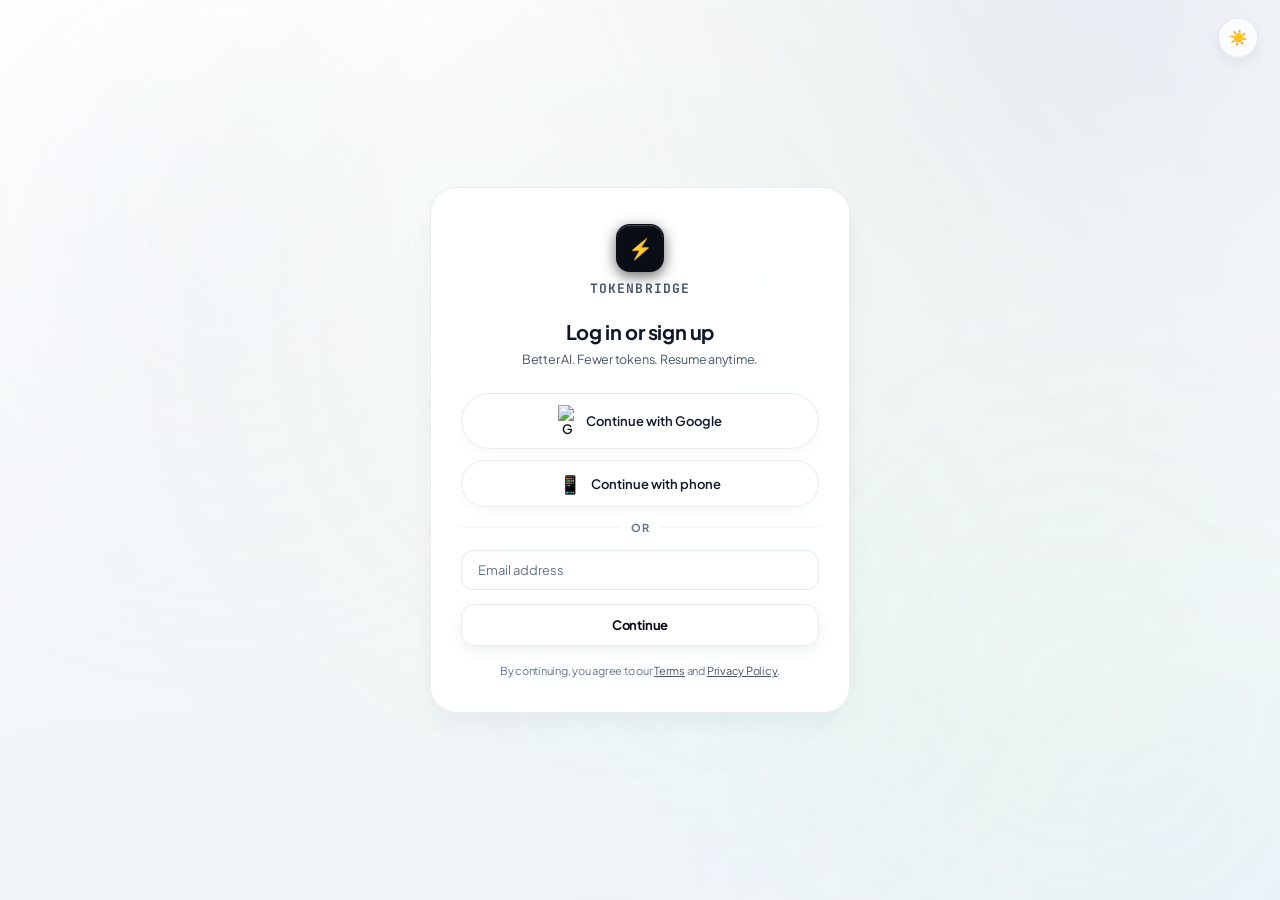
==== commit 216b5aa4: "Optimize light & dark themes, Model & Tokens modal dialog, and Prompt Engineer capsule UI" ====
--- a/frontend/login.html
+++ b/frontend/login.html
@@ -21,7 +21,7 @@
   <link rel="preconnect" href="https://fonts.gstatic.com" crossorigin="">
   <link href="https://fonts.googleapis.com/css2?family=Plus+Jakarta+Sans:ital,wght@0,300;0,400;0,500;0,600;0,700;0,800;1,400&family=JetBrains+Mono:wght@400;500;600;700&display=swap" rel="stylesheet">
   <link href="https://cdnjs.cloudflare.com/ajax/libs/font-awesome/6.5.1/css/all.min.css" rel="stylesheet">
-  <link rel="stylesheet" href="style.css?v=7.0">
+  <link rel="stylesheet" href="style.css?v=7.1">
 </head>
 <body class="auth-body">
   <!-- Optical Directional Sheen Layer -->
@@ -105,21 +105,51 @@
     </div>
 
     <div id="step-otp" class="step">
-      <button class="back-link" onclick="showStep('phone')">← Back</button>
-      <div class="modal-title">Enter OTP</div>
+      <button class="back-link" onclick="handleOtpBack()">← Back</button>
+      <div class="modal-title" id="otp-modal-title">Enter OTP</div>
       <div class="modal-sub" id="otp-sent-to">OTP sent to your phone</div>
-      <div class="otp-inputs">
-        <input class="otp-input" type="text" maxlength="1" id="otp-1" oninput="otpNext(this,'otp-2')">
-        <input class="otp-input" type="text" maxlength="1" id="otp-2" oninput="otpNext(this,'otp-3')">
-        <input class="otp-input" type="text" maxlength="1" id="otp-3" oninput="otpNext(this,'otp-4')">
-        <input class="otp-input" type="text" maxlength="1" id="otp-4" oninput="otpNext(this,'otp-5')">
-        <input class="otp-input" type="text" maxlength="1" id="otp-5" oninput="otpNext(this,'otp-6')">
-        <input class="otp-input" type="text" maxlength="1" id="otp-6" oninput="otpNext(this,null)">
+      
+      <div class="otp-stage" id="otp-stage">
+        <!-- Radar concentric rings -->
+        <div class="otp-radar-rings" id="otp-radar-rings">
+          <div class="otp-radar-inner"></div>
+          <div class="otp-radar-outer"></div>
+        </div>
+
+        <!-- Orbit Container -->
+        <div class="otp-orbit-container" id="otp-orbit-container">
+          <div class="otp-inputs" id="otp-inputs-row">
+            <input class="otp-input" type="text" maxlength="1" id="otp-1" oninput="otpNext(this,'otp-2')" autocomplete="off">
+            <input class="otp-input" type="text" maxlength="1" id="otp-2" oninput="otpNext(this,'otp-3')" autocomplete="off">
+            <input class="otp-input" type="text" maxlength="1" id="otp-3" oninput="otpNext(this,'otp-4')" autocomplete="off">
+            <input class="otp-input" type="text" maxlength="1" id="otp-4" oninput="otpNext(this,'otp-5')" autocomplete="off">
+            <input class="otp-input" type="text" maxlength="1" id="otp-5" oninput="otpNext(this,'otp-6')" autocomplete="off">
+            <input class="otp-input" type="text" maxlength="1" id="otp-6" oninput="otpNext(this,null)" autocomplete="off">
+          </div>
+        </div>
+
+        <!-- Success Badge (Center) -->
+        <div class="otp-success-badge" id="otp-success-badge">
+          <svg viewBox="0 0 24 24">
+            <polyline points="20 6 9 17 4 12"></polyline>
+          </svg>
+        </div>
+
+        <!-- Confetti Canvas -->
+        <canvas class="otp-confetti-canvas" id="otp-confetti-canvas"></canvas>
       </div>
-      <button class="continue-btn" onclick="verifyOTP()">Verify OTP</button>
-      <p style="text-align:center;font-size:12px;color:var(--text-muted);margin-top:12px;">
-        Did not receive? <a href="#" style="color:var(--accent)" onclick="showStep('phone')">Resend</a>
+
+      <button class="continue-btn" id="verify-otp-btn" onclick="verifyOTP()">Verify OTP</button>
+      <p id="otp-footer-wrap" style="text-align:center;font-size:12px;color:var(--text-muted);margin-top:12px;">
+        Did not receive? <a href="#" style="color:var(--accent)" id="otp-resend-link" onclick="handleOtpResend(event)">Resend</a>
       </p>
+    </div>
+
+    <div id="step-name" class="step">
+      <div class="modal-title">What's your name?</div>
+      <div class="modal-sub">Tell us your name so we know how to address you.</div>
+      <input class="email-input" type="text" id="phone-user-name" placeholder="Full name" style="margin-bottom:12px" onkeydown="if(event.key==='Enter')submitPhoneUserName()">
+      <button class="continue-btn" id="phone-name-btn" onclick="submitPhoneUserName()">Continue</button>
     </div>
 
     <div id="step-forgot" class="step">
--- a/frontend/style.css
+++ b/frontend/style.css
@@ -104,57 +104,62 @@
 
 [data-theme="light"] {
   color-scheme: light;
-  --bg: #f5f7fa;
+  --bg: #f8fafc;
   --bg-ambient:
-    radial-gradient(1100px circle at 80% 5%, rgba(215, 225, 240, 0.7) 0%, transparent 60%),
-    radial-gradient(800px circle at 10% 90%, rgba(225, 235, 248, 0.6) 0%, transparent 60%),
-    linear-gradient(180deg, #ffffff 0%, #f0f4f8 50%, #e9eef5 100%);
-
-  --glass-surface: rgba(255, 255, 255, 0.58);
-  --glass-surface-elevated: rgba(255, 255, 255, 0.76);
-  --glass-surface-subtle: rgba(255, 255, 255, 0.38);
-  --glass-surface-active: rgba(255, 255, 255, 0.92);
+    radial-gradient(1100px circle at 85% 0%, rgba(226, 232, 240, 0.8) 0%, transparent 60%),
+    radial-gradient(900px circle at 15% 95%, rgba(241, 245, 249, 0.9) 0%, transparent 65%),
+    linear-gradient(180deg, #ffffff 0%, #f8fafc 55%, #f1f5f9 100%);
+
+  /* Premium Frosted Liquid Glass for Light Mode */
+  --glass-surface: rgba(255, 255, 255, 0.78);
+  --glass-surface-elevated: rgba(255, 255, 255, 0.92);
+  --glass-surface-subtle: rgba(241, 245, 249, 0.72);
+  --glass-surface-active: rgba(255, 255, 255, 0.98);
   --surface: var(--glass-surface);
   --glass: var(--glass-surface);
 
-  --glass-border: rgba(15, 23, 42, 0.12);
-  --glass-border-subtle: rgba(15, 23, 42, 0.07);
-  --glass-border-hover: rgba(15, 23, 42, 0.28);
+  /* Precise Soft Shadow & Clean Borders */
+  --glass-border: rgba(15, 23, 42, 0.08);
+  --glass-border-subtle: rgba(15, 23, 42, 0.05);
+  --glass-border-hover: rgba(15, 23, 42, 0.18);
 
   --specular-layer:
-    inset 0 1px 1.5px 0 rgba(255, 255, 255, 0.95),
-    inset 0 0 0 1px rgba(255, 255, 255, 0.6),
-    0 16px 34px -10px rgba(15, 23, 42, 0.08);
+    inset 0 1px 1px 0 rgba(255, 255, 255, 1),
+    inset 0 0 0 1px rgba(255, 255, 255, 0.8),
+    0 12px 30px -8px rgba(15, 23, 42, 0.07);
 
   --specular-subtle:
-    inset 0 1px 1px 0 rgba(255, 255, 255, 0.9),
-    0 4px 14px -3px rgba(15, 23, 42, 0.06);
+    inset 0 1px 1px 0 rgba(255, 255, 255, 0.95),
+    0 4px 12px -2px rgba(15, 23, 42, 0.04);
 
   --specular-circular:
     inset 0 1px 1.5px 0 #ffffff,
-    inset 0 -1px 1px 0 rgba(0, 0, 0, 0.05),
-    0 8px 20px -4px rgba(15, 23, 42, 0.1);
+    inset 0 -1px 1px 0 rgba(15, 23, 42, 0.03),
+    0 6px 16px -3px rgba(15, 23, 42, 0.08);
 
   --glass-specular: inset 0 1px 1.5px 0 rgba(255, 255, 255, 0.95);
 
-  --text-pure: #090d16;
+  /* High-Contrast Crisp Typography */
+  --text-pure: #0f172a;
   --text-body: #1e293b;
-  --text: #090d16;
+  --text: #0f172a;
   --text-sub: #475569;
-  --text-muted: #8292a6;
-
-  --accent-chartreuse: #15803d;
-  --accent-glow: rgba(21, 128, 61, 0.2);
-  --accent: #15803d;
-  --accent-hover: #166534;
-  --accent-bright: #15803d;
-
-  --input-bg: rgba(255, 255, 255, 0.85);
-  --input-border: rgba(15, 23, 42, 0.09);
-  --divider: rgba(15, 23, 42, 0.08);
-  --hover: rgba(15, 23, 42, 0.05);
-  --shadow: 0 18px 36px -12px rgba(15, 23, 42, 0.09);
-  --shadow-sm: 0 4px 14px -3px rgba(15, 23, 42, 0.06);
+  --text-muted: #64748b;
+
+  /* Modern Refined Accent System (Emerald-Chartreuse & Indigo Accents) */
+  --accent-chartreuse: #16a34a;
+  --accent-glow: rgba(22, 163, 74, 0.22);
+  --accent: #16a34a;
+  --accent-hover: #15803d;
+  --accent-bright: #16a34a;
+
+  /* Crisp Inputs & Floating Dock Elements */
+  --input-bg: #ffffff;
+  --input-border: rgba(15, 23, 42, 0.1);
+  --divider: rgba(15, 23, 42, 0.06);
+  --hover: rgba(15, 23, 42, 0.04);
+  --shadow: 0 18px 36px -12px rgba(15, 23, 42, 0.08);
+  --shadow-sm: 0 4px 14px -3px rgba(15, 23, 42, 0.05);
 }
 
 /* --- Reset & Utilities --- */
@@ -189,40 +194,57 @@
   letter-spacing: -0.015em;
 }
 
-/* Subsurface Optical Refraction Grid Beam & Ambient Light Drift */
+/* Subsurface Optical Refraction Grid Beam & Ambient Light Drift (All-over Slow Ambient Motion) */
 .optical-refraction-sheen {
   position: fixed;
-  inset: 0;
+  inset: -20%;
+  width: 140%;
+  height: 140%;
   pointer-events: none;
   z-index: 0;
   background:
-    radial-gradient(900px circle at var(--mouse-x, 50%) var(--mouse-y, 30%), rgba(198, 248, 48, 0.04), transparent 60%),
+    radial-gradient(1000px circle at 50% 40%, rgba(198, 248, 48, 0.035), transparent 65%),
+    radial-gradient(900px circle at 80% 80%, rgba(56, 189, 248, 0.04), transparent 60%),
     linear-gradient(135deg, rgba(255, 255, 255, 0.015) 0%, transparent 35%, rgba(255, 255, 255, 0.012) 70%, transparent 100%),
     radial-gradient(1px 1px at 20px 20px, rgba(255, 255, 255, 0.035), transparent 100%);
+  background-size: 100% 100%, 100% 100%, 100% 100%, 36px 36px;
+  opacity: 0.85;
+  animation: ambientSlowDrift 28s ease-in-out infinite alternate;
+}
+
+@keyframes ambientSlowDrift {
+  0% {
+    transform: translate(0, 0) scale(1);
+    opacity: 0.75;
+    filter: hue-rotate(0deg);
+  }
+
+  33% {
+    transform: translate(-3%, 2%) scale(1.03);
+    opacity: 0.9;
+    filter: hue-rotate(8deg);
+  }
+
+  66% {
+    transform: translate(2%, -3%) scale(0.98);
+    opacity: 0.8;
+    filter: hue-rotate(-6deg);
+  }
+
+  100% {
+    transform: translate(3%, 3%) scale(1.02);
+    opacity: 0.88;
+    filter: hue-rotate(4deg);
+  }
+}
+
+[data-theme="light"] .optical-refraction-sheen {
+  background:
+    radial-gradient(1000px circle at 50% 40%, rgba(163, 230, 53, 0.06), transparent 65%),
+    radial-gradient(900px circle at 80% 80%, rgba(56, 189, 248, 0.06), transparent 60%),
+    radial-gradient(1px 1px at 20px 20px, rgba(0, 0, 0, 0.03), transparent 100%);
   background-size: 100% 100%, 100% 100%, 36px 36px;
-  opacity: 0.85;
-  animation: ambientLightBreathing 12s ease-in-out infinite alternate;
-}
-
-@keyframes ambientLightBreathing {
-  0% {
-    opacity: 0.7;
-    filter: hue-rotate(0deg);
-  }
-  50% {
-    opacity: 0.95;
-    filter: hue-rotate(15deg);
-  }
-  100% {
-    opacity: 0.75;
-    filter: hue-rotate(-10deg);
-  }
-}
-
-[data-theme="light"] .optical-refraction-sheen {
-  background: radial-gradient(1px 1px at 20px 20px, rgba(0, 0, 0, 0.03), transparent 100%);
-  background-size: 36px 36px;
-  opacity: 0.6;
+  opacity: 0.65;
 }
 
 /* --- Scrollbar Styling --- */
@@ -258,70 +280,100 @@
 .orb {
   position: absolute;
   border-radius: 50%;
-  filter: blur(100px);
-  opacity: 0.28;
-  animation: orbFloat 14s ease-in-out infinite;
+  filter: blur(110px);
+  opacity: 0.32;
+  will-change: transform;
 }
 
 .orb-1 {
-  width: 600px;
-  height: 600px;
-  background: radial-gradient(circle, rgba(35, 45, 62, 0.55), transparent 70%);
-  top: -180px;
-  left: -180px;
-  animation-delay: 0s;
+  width: 700px;
+  height: 700px;
+  background: radial-gradient(circle, rgba(35, 45, 62, 0.6), transparent 70%);
+  top: -120px;
+  left: -120px;
+  animation: orbDrift1 32s ease-in-out infinite alternate;
 }
 
 .orb-2 {
-  width: 500px;
-  height: 500px;
-  background: radial-gradient(circle, rgba(198, 248, 48, 0.08), transparent 70%);
-  bottom: -120px;
-  right: -120px;
-  animation-delay: -5s;
+  width: 620px;
+  height: 620px;
+  background: radial-gradient(circle, rgba(198, 248, 48, 0.09), transparent 70%);
+  bottom: -100px;
+  right: -100px;
+  animation: orbDrift2 36s ease-in-out infinite alternate;
 }
 
 .orb-3 {
-  width: 420px;
-  height: 420px;
-  background: radial-gradient(circle, rgba(56, 189, 248, 0.12), transparent 70%);
-  top: 45%;
-  left: 45%;
-  transform: translate(-50%, -50%);
-  animation-delay: -9s;
-  opacity: 0.2;
-}
-
-@keyframes orbFloat {
-
-  0%,
+  width: 550px;
+  height: 550px;
+  background: radial-gradient(circle, rgba(56, 189, 248, 0.13), transparent 70%);
+  top: 40%;
+  left: 35%;
+  opacity: 0.24;
+  animation: orbDrift3 28s ease-in-out infinite alternate;
+}
+
+@keyframes orbDrift1 {
+  0% {
+    transform: translate(0, 0) scale(1);
+  }
+
+  50% {
+    transform: translate(80px, 60px) scale(1.08);
+  }
+
   100% {
-    transform: translateY(0px) scale(1) rotate(0deg);
+    transform: translate(-40px, 90px) scale(0.96);
+  }
+}
+
+@keyframes orbDrift2 {
+  0% {
+    transform: translate(0, 0) scale(1);
+  }
+
+  50% {
+    transform: translate(-90px, -70px) scale(1.1);
+  }
+
+  100% {
+    transform: translate(50px, -60px) scale(0.95);
+  }
+}
+
+@keyframes orbDrift3 {
+  0% {
+    transform: translate(-50%, -50%) scale(1);
   }
 
   33% {
-    transform: translateY(-30px) scale(1.05) rotate(4deg);
+    transform: translate(-40%, -60%) scale(1.06);
   }
 
   66% {
-    transform: translateY(20px) scale(0.95) rotate(-4deg);
+    transform: translate(-60%, -40%) scale(0.94);
+  }
+
+  100% {
+    transform: translate(-45%, -45%) scale(1.02);
   }
 }
 
 [data-theme="light"] .orb-1 {
-  background: radial-gradient(circle, rgba(215, 225, 240, 0.6), transparent 70%);
-  opacity: 0.4;
+  background: radial-gradient(circle, rgba(215, 225, 240, 0.65), transparent 70%);
+  opacity: 0.45;
 }
 
 [data-theme="light"] .orb-2 {
-  background: radial-gradient(circle, rgba(163, 230, 53, 0.15), transparent 70%);
+  background: radial-gradient(circle, rgba(163, 230, 53, 0.18), transparent 70%);
+  opacity: 0.35;
+}
+
+[data-theme="light"] .orb-3 {
+  background: radial-gradient(circle, rgba(56, 189, 248, 0.18), transparent 70%);
   opacity: 0.3;
 }
 
-[data-theme="light"] .orb-3 {
-  background: radial-gradient(circle, rgba(56, 189, 248, 0.15), transparent 70%);
-  opacity: 0.25;
-}
 
 /* =============================================
    GLASS UTILITY & CARDS WITH LIVING BOUNDARY SHINE
@@ -343,14 +395,12 @@
   inset: -1px;
   border-radius: inherit;
   padding: 1px;
-  background: linear-gradient(
-    135deg,
-    rgba(255, 255, 255, 0.35) 0%,
-    rgba(255, 255, 255, 0.05) 30%,
-    rgba(198, 248, 48, 0.22) 50%,
-    rgba(255, 255, 255, 0.05) 70%,
-    rgba(56, 189, 248, 0.3) 100%
-  );
+  background: linear-gradient(135deg,
+      rgba(255, 255, 255, 0.35) 0%,
+      rgba(255, 255, 255, 0.05) 30%,
+      rgba(198, 248, 48, 0.22) 50%,
+      rgba(255, 255, 255, 0.05) 70%,
+      rgba(56, 189, 248, 0.3) 100%);
   -webkit-mask: linear-gradient(#fff 0 0) content-box, linear-gradient(#fff 0 0);
   -webkit-mask-composite: xor;
   mask-composite: exclude;
@@ -365,10 +415,12 @@
     background-position: 0% 0%;
     opacity: 0.55;
   }
+
   50% {
     background-position: 100% 100%;
     opacity: 0.85;
   }
+
   100% {
     background-position: 0% 100%;
     opacity: 0.65;
@@ -781,8 +833,7 @@
   border-color: var(--glass-border-hover);
   box-shadow:
     inset 0 1px 2px 0 rgba(255, 255, 255, 0.6),
-    0 12px 28px -4px rgba(0, 0, 0, 0.7),
-    0 0 20px rgba(198, 248, 48, 0.15);
+    0 12px 28px -4px rgba(0, 0, 0, 0.7);
 }
 
 .continue-btn:active {
@@ -903,17 +954,100 @@
   text-decoration: underline;
 }
 
+.otp-stage {
+  position: relative;
+  width: 100%;
+  min-height: 64px;
+  display: flex;
+  align-items: center;
+  justify-content: center;
+  margin-bottom: 18px;
+  transition: min-height 0.4s cubic-bezier(0.16, 1, 0.3, 1);
+}
+
+.otp-stage.is-verifying,
+.otp-stage.is-success {
+  min-height: 160px;
+}
+
+.otp-radar-rings {
+  position: absolute;
+  top: 50%;
+  left: 50%;
+  transform: translate(-50%, -50%);
+  width: 154px;
+  height: 154px;
+  pointer-events: none;
+  opacity: 0;
+  transition: opacity 0.4s ease;
+}
+
+.otp-radar-rings.active {
+  opacity: 1;
+}
+
+.otp-radar-inner {
+  position: absolute;
+  inset: 16px;
+  border-radius: 50%;
+  border: 1px solid rgba(255, 68, 68, 0.32);
+  box-shadow: inset 0 0 12px rgba(255, 68, 68, 0.08);
+}
+
+.otp-radar-outer {
+  position: absolute;
+  inset: 0;
+  border-radius: 50%;
+  border: 1.5px dashed rgba(255, 68, 68, 0.45);
+  transition: border-color 0.4s ease;
+}
+
+.otp-radar-rings.success .otp-radar-outer {
+  border-color: rgba(34, 197, 94, 0.55);
+}
+
+.otp-orbit-container {
+  position: relative;
+  width: 100%;
+  display: flex;
+  justify-content: center;
+  align-items: center;
+}
+
+.otp-orbit-container.orbiting {
+  position: absolute;
+  top: 50%;
+  left: 50%;
+  width: 0;
+  height: 0;
+  transform: translate(-50%, -50%);
+}
+
+.otp-orbit-container.spinning {
+  animation: otpOrbitSpin 3.6s linear infinite;
+}
+
+@keyframes otpOrbitSpin {
+  from {
+    transform: translate(-50%, -50%) rotate(0deg);
+  }
+
+  to {
+    transform: translate(-50%, -50%) rotate(360deg);
+  }
+}
+
 .otp-inputs {
   display: flex;
   gap: 8px;
   justify-content: center;
-  margin-bottom: 20px;
+  margin-bottom: 0;
   transition: opacity 0.25s ease, transform 0.25s ease;
 }
 
 .otp-input {
-  width: 46px;
-  height: 52px;
+  width: 44px;
+  height: 50px;
   border-radius: 12px;
   background: rgba(5, 7, 10, 0.45);
   border: 1px solid var(--glass-border-subtle);
@@ -924,7 +1058,10 @@
   font-family: "JetBrains Mono", monospace;
   outline: none;
   box-shadow: inset 0 1px 2px rgba(0, 0, 0, 0.4);
-  transition: all 0.25s cubic-bezier(0.16, 1, 0.3, 1);
+  transition: transform 0.45s cubic-bezier(0.34, 1.4, 0.64, 1),
+    opacity 0.35s ease,
+    border-color 0.25s ease,
+    box-shadow 0.25s ease;
 }
 
 .otp-input:focus,
@@ -934,9 +1071,142 @@
   transform: translateY(-2px) scale(1.04);
 }
 
+.otp-input.in-orbit {
+  position: absolute;
+  top: 0;
+  left: 0;
+  margin-top: -25px;
+  margin-left: -22px;
+  border-color: rgba(255, 68, 68, 0.75);
+  box-shadow: 0 0 12px rgba(255, 68, 68, 0.35);
+  cursor: default;
+}
+
+.otp-orbit-container.spinning .otp-input {
+  animation: otpCounterSpin 3.6s linear infinite;
+}
+
+@keyframes otpCounterSpin {
+  from {
+    transform: rotate(0deg);
+  }
+
+  to {
+    transform: rotate(-360deg);
+  }
+}
+
+.otp-input.collapsed {
+  transform: translate(0, 0) scale(0) !important;
+  opacity: 0 !important;
+  pointer-events: none;
+}
+
 [data-theme="light"] .otp-input {
   background: rgba(255, 255, 255, 0.85);
   border-color: var(--glass-border);
+}
+
+.otp-success-badge {
+  position: absolute;
+  top: 50%;
+  left: 50%;
+  width: 48px;
+  height: 48px;
+  margin-top: -24px;
+  margin-left: -24px;
+  border-radius: 14px;
+  background: var(--status-mint, #22c55e);
+  box-shadow: 0 0 24px rgba(34, 197, 94, 0.55);
+  display: flex;
+  align-items: center;
+  justify-content: center;
+  transform: scale(0);
+  opacity: 0;
+  pointer-events: none;
+  z-index: 20;
+  transition: transform 0.45s cubic-bezier(0.34, 1.56, 0.64, 1), opacity 0.3s ease;
+}
+
+.otp-success-badge.show {
+  transform: scale(1);
+  opacity: 1;
+}
+
+.otp-success-badge svg {
+  width: 22px;
+  height: 22px;
+  stroke: #ffffff;
+  fill: none;
+  stroke-width: 3.2;
+  stroke-linecap: round;
+  stroke-linejoin: round;
+  stroke-dasharray: 28;
+  stroke-dashoffset: 28;
+  transition: stroke-dashoffset 0.4s ease 0.15s;
+}
+
+.otp-success-badge.show svg {
+  stroke-dashoffset: 0;
+}
+
+.otp-confetti-canvas {
+  position: absolute;
+  top: 0;
+  left: 0;
+  width: 100%;
+  height: 100%;
+  pointer-events: none;
+  z-index: 15;
+}
+
+.otp-stage-shake {
+  animation: otpShake 0.4s cubic-bezier(0.36, 0.07, 0.19, 0.97) both;
+}
+
+@keyframes otpShake {
+
+  10%,
+  90% {
+    transform: translate3d(-3px, 0, 0);
+  }
+
+  20%,
+  80% {
+    transform: translate3d(5px, 0, 0);
+  }
+
+  30%,
+  50%,
+  70% {
+    transform: translate3d(-6px, 0, 0);
+  }
+
+  40%,
+  60% {
+    transform: translate3d(6px, 0, 0);
+  }
+}
+
+.modal-title.otp-success-title {
+  color: var(--status-mint, #22c55e) !important;
+}
+
+.otp-footer-verified {
+  display: flex;
+  align-items: center;
+  justify-content: center;
+  gap: 5px;
+  color: var(--status-mint, #22c55e) !important;
+  font-weight: 600;
+}
+
+.otp-footer-verified svg {
+  width: 13px;
+  height: 13px;
+  stroke: currentColor;
+  fill: none;
+  stroke-width: 2.2;
 }
 
 
@@ -1137,8 +1407,7 @@
   box-shadow:
     inset 0 1px 2px 0 rgba(255, 255, 255, 0.6),
     inset 0 0 0 1px rgba(255, 255, 255, 0.1),
-    0 12px 30px -4px rgba(0, 0, 0, 0.7),
-    0 0 20px rgba(198, 248, 48, 0.12);
+    0 12px 30px -4px rgba(0, 0, 0, 0.7);
 }
 
 .sidebar-btn.primary-action:active {
@@ -1194,7 +1463,105 @@
   background: rgba(0, 0, 0, 0.12);
 }
 
-/* Collapsible Model & Token Settings (Subsurface Engine Card) */
+/* Model & Tokens Trigger Button (Expanded Sidebar) */
+.sidebar-model-trigger-btn {
+  display: flex;
+  align-items: center;
+  justify-content: space-between;
+  width: 100%;
+  padding: 10px 14px;
+  background: var(--glass-surface-subtle);
+  border: 1px solid var(--glass-border-subtle);
+  border-radius: 14px;
+  color: var(--text-pure);
+  font-family: inherit;
+  font-size: 12.5px;
+  font-weight: 600;
+  cursor: pointer;
+  box-shadow: inset 0 1px 1px 0 rgba(255, 255, 255, 0.08);
+  transition: all 0.2s cubic-bezier(0.16, 1, 0.3, 1);
+  text-align: left;
+}
+
+.sidebar-model-trigger-btn:hover {
+  background: var(--glass-surface-elevated);
+  border-color: var(--glass-border-hover);
+  transform: translateY(-1px);
+  box-shadow: var(--specular-subtle), 0 4px 14px rgba(0, 0, 0, 0.25);
+}
+
+.sidebar-model-trigger-btn:active {
+  transform: translateY(0.5px) scale(0.99);
+}
+
+.sidebar-model-trigger-left {
+  display: flex;
+  align-items: center;
+  gap: 9px;
+}
+
+.sidebar-model-trigger-icon {
+  display: flex;
+  align-items: center;
+  justify-content: center;
+  color: var(--text-sub);
+  transition: transform 0.25s ease, color 0.2s ease;
+}
+
+.model-tokens-icon-svg {
+  display: inline-block;
+  vertical-align: middle;
+  flex-shrink: 0;
+  transition: transform 0.28s cubic-bezier(0.16, 1, 0.3, 1), stroke 0.2s ease, filter 0.2s ease;
+}
+
+.sidebar-model-trigger-btn:hover .model-tokens-icon-svg,
+.rail-model-btn:hover .model-tokens-icon-svg {
+  stroke: var(--accent);
+  filter: drop-shadow(0 0 6px rgba(198, 248, 48, 0.55));
+  transform: scale(1.1) rotate(6deg);
+}
+
+.sidebar-model-trigger-btn:hover .sidebar-model-trigger-icon {
+  color: var(--accent);
+}
+
+.sidebar-model-trigger-text {
+  font-size: 12.5px;
+  font-weight: 600;
+  letter-spacing: -0.01em;
+}
+
+.sidebar-model-trigger-badge {
+  font-size: 10.5px;
+  font-weight: 700;
+  padding: 3px 8px;
+  border-radius: 9999px;
+  background: rgba(198, 248, 48, 0.12);
+  color: var(--accent);
+  border: 1px solid rgba(198, 248, 48, 0.25);
+  text-transform: capitalize;
+  letter-spacing: 0.02em;
+}
+
+[data-theme="light"] .sidebar-model-trigger-btn {
+  background: rgba(255, 255, 255, 0.65);
+  border-color: var(--glass-border);
+  box-shadow: inset 0 1px 1px #ffffff, 0 2px 8px rgba(15, 23, 42, 0.04);
+}
+
+[data-theme="light"] .sidebar-model-trigger-btn:hover {
+  background: rgba(255, 255, 255, 0.9);
+  border-color: var(--glass-border-hover);
+}
+
+[data-theme="light"] .sidebar-model-trigger-badge {
+  background: rgba(21, 128, 61, 0.1);
+  color: var(--accent-bright);
+  border-color: rgba(21, 128, 61, 0.2);
+}
+
+/* Collapsible Model & Token Settings (Legacy Support) */
 .sidebar-collapsible-section {
   background: var(--glass-surface-subtle);
   border: 1px solid var(--glass-border-subtle);
@@ -1645,6 +2012,7 @@
     opacity: 0;
     transform: scale(0.95) translateY(-4px);
   }
+
   to {
     opacity: 1;
     transform: scale(1) translateY(0);
@@ -1826,6 +2194,51 @@
   transform: translateY(-1px);
 }
 
+/* Light Theme Dialog & Modal Overrides */
+[data-theme="light"] .tb-dialog-overlay {
+  background: rgba(15, 23, 42, 0.35);
+}
+
+[data-theme="light"] .tb-dialog-box {
+  background: rgba(255, 255, 255, 0.94);
+  border-color: var(--glass-border);
+  box-shadow: 0 20px 50px rgba(15, 23, 42, 0.16), 0 0 0 1px rgba(255, 255, 255, 0.8) inset;
+}
+
+[data-theme="light"] .tb-dialog-title {
+  color: #090d16;
+}
+
+[data-theme="light"] .tb-dialog-close {
+  color: var(--text-sub);
+}
+
+[data-theme="light"] .tb-dialog-close:hover {
+  background: rgba(15, 23, 42, 0.08);
+  color: #090d16;
+}
+
+[data-theme="light"] .tb-dialog-input {
+  background: rgba(255, 255, 255, 0.95);
+  border-color: var(--glass-border);
+  color: #090d16;
+}
+
+[data-theme="light"] .tb-dialog-btn.cancel {
+  background: rgba(15, 23, 42, 0.06);
+  color: var(--text-sub);
+}
+
+[data-theme="light"] .tb-dialog-btn.cancel:hover {
+  background: rgba(15, 23, 42, 0.12);
+  color: #090d16;
+}
+
+[data-theme="light"] .tb-dialog-btn.primary {
+  background: var(--accent);
+  color: #ffffff;
+}
+
 /* Archived chats styles */
 .archived-chats-btn {
   display: inline-flex;
@@ -1960,6 +2373,116 @@
   border-color: var(--status-rose);
 }
 
+/* Light Theme Overrides for Session Menus, Archived Items, and Sidebar Buttons */
+[data-theme="light"] .session-kebab-menu {
+  background: rgba(255, 255, 255, 0.96);
+  border: 1px solid rgba(15, 23, 42, 0.12);
+  box-shadow: 0 16px 36px rgba(15, 23, 42, 0.14), 0 0 0 1px rgba(255, 255, 255, 0.8) inset;
+}
+
+[data-theme="light"] .session-menu-item {
+  color: #334155;
+}
+
+[data-theme="light"] .session-menu-item:hover {
+  background: rgba(15, 23, 42, 0.05);
+  color: #0f172a;
+}
+
+[data-theme="light"] .session-menu-divider {
+  background: rgba(15, 23, 42, 0.07);
+}
+
+[data-theme="light"] .session-item {
+  color: #475569;
+}
+
+[data-theme="light"] .session-item:hover {
+  background: rgba(255, 255, 255, 0.7);
+  color: #0f172a;
+  border-color: rgba(15, 23, 42, 0.08);
+}
+
+[data-theme="light"] .session-item.active {
+  background: rgba(255, 255, 255, 0.95);
+  color: #0f172a;
+  border-color: rgba(15, 23, 42, 0.12);
+  box-shadow: 0 2px 8px rgba(15, 23, 42, 0.05), inset 0 1px 1px #ffffff;
+}
+
+[data-theme="light"] .session-item .session-kebab-btn:hover,
+[data-theme="light"] .session-item .session-kebab-btn.active {
+  background: rgba(15, 23, 42, 0.08);
+  color: #0f172a;
+}
+
+[data-theme="light"] .archived-chats-btn {
+  background: rgba(255, 255, 255, 0.65);
+  border-color: rgba(15, 23, 42, 0.1);
+  color: #64748b;
+}
+
+[data-theme="light"] .archived-chats-btn:hover {
+  background: rgba(255, 255, 255, 0.95);
+  border-color: rgba(15, 23, 42, 0.16);
+  color: #0f172a;
+}
+
+[data-theme="light"] .archived-count-badge {
+  background: rgba(15, 23, 42, 0.07);
+  color: #475569;
+}
+
+[data-theme="light"] .archived-item {
+  background: rgba(255, 255, 255, 0.85);
+  border-color: rgba(15, 23, 42, 0.08);
+}
+
+[data-theme="light"] .archived-item:hover {
+  background: #ffffff;
+  border-color: rgba(15, 23, 42, 0.14);
+  box-shadow: 0 4px 12px rgba(15, 23, 42, 0.05);
+}
+
+[data-theme="light"] .archived-item-title {
+  color: #0f172a;
+}
+
+[data-theme="light"] .archived-act-btn {
+  background: rgba(15, 23, 42, 0.05);
+  border-color: rgba(15, 23, 42, 0.1);
+  color: #334155;
+}
+
+[data-theme="light"] .archived-act-btn:hover {
+  background: var(--accent);
+  color: #ffffff;
+  border-color: var(--accent);
+}
+
+[data-theme="light"] .sidebar-btn {
+  background: rgba(255, 255, 255, 0.6);
+  border-color: rgba(15, 23, 42, 0.08);
+  color: #475569;
+}
+
+[data-theme="light"] .sidebar-btn:hover {
+  background: rgba(255, 255, 255, 0.92);
+  border-color: rgba(15, 23, 42, 0.14);
+  color: #0f172a;
+}
+
+[data-theme="light"] .user-card {
+  background: rgba(255, 255, 255, 0.68);
+  border-color: rgba(15, 23, 42, 0.09);
+  box-shadow: 0 2px 8px rgba(15, 23, 42, 0.03), inset 0 1px 1px #ffffff;
+}
+
+[data-theme="light"] .user-card:hover {
+  background: rgba(255, 255, 255, 0.92);
+  border-color: rgba(15, 23, 42, 0.14);
+}
+
 /* =============================================
    CHAT AREA & MESSAGES
    ============================================= */
@@ -2035,6 +2558,26 @@
   box-shadow: var(--specular-pressed);
 }
 
+[data-theme="light"] .chat-header {
+  background: rgba(255, 255, 255, 0.82);
+  border-bottom-color: rgba(15, 23, 42, 0.08);
+  box-shadow: 0 4px 20px -4px rgba(15, 23, 42, 0.05);
+}
+
+[data-theme="light"] .icon-btn {
+  background: rgba(255, 255, 255, 0.85);
+  border-color: rgba(15, 23, 42, 0.1);
+  color: #334155;
+  box-shadow: inset 0 1px 1px #ffffff, 0 2px 8px rgba(15, 23, 42, 0.06);
+}
+
+[data-theme="light"] .icon-btn:hover {
+  background: #ffffff;
+  color: #0f172a;
+  border-color: rgba(15, 23, 42, 0.2);
+  box-shadow: inset 0 1px 1px #ffffff, 0 6px 16px rgba(15, 23, 42, 0.1);
+}
+
 /* Messages Area */
 .messages-area {
   flex: 1;
@@ -2167,11 +2710,18 @@
   border: 1px solid rgba(255, 255, 255, 0.1);
 }
 
+[data-theme="light"] .message-wrap.ai .message-bubble {
+  background: rgba(255, 255, 255, 0.92);
+  border-color: rgba(15, 23, 42, 0.09);
+  box-shadow: 0 4px 20px -2px rgba(15, 23, 42, 0.06), inset 0 1px 1px #ffffff;
+  color: #1e293b;
+}
+
 [data-theme="light"] .message-wrap.user .message-bubble {
-  background: #0f172a;
+  background: linear-gradient(135deg, #0f172a 0%, #1e293b 100%);
   color: #ffffff;
-  border-color: rgba(0, 0, 0, 0.1);
-  box-shadow: 0 8px 24px rgba(15, 23, 42, 0.15);
+  border-color: rgba(15, 23, 42, 0.2);
+  box-shadow: 0 8px 24px -4px rgba(15, 23, 42, 0.18), inset 0 1px 1px rgba(255, 255, 255, 0.2);
 }
 
 /* ChatGPT-Style Markdown Typography in AI Bubbles */
@@ -2249,6 +2799,11 @@
   font-style: italic;
 }
 
+[data-theme="light"] .markdown-body blockquote {
+  border-left-color: var(--accent);
+  color: #475569;
+}
+
 .markdown-body table {
   width: 100%;
   border-collapse: collapse;
@@ -2265,10 +2820,20 @@
   text-align: left;
 }
 
+[data-theme="light"] .markdown-body td {
+  border-color: rgba(15, 23, 42, 0.1);
+  color: #1e293b;
+}
+
 .markdown-body th {
   background: rgba(198, 248, 48, 0.08);
   color: var(--text-pure);
   font-weight: 600;
+}
+
+[data-theme="light"] .markdown-body th {
+  background: rgba(22, 163, 74, 0.08);
+  color: #0f172a;
 }
 
 .markdown-body code {
@@ -2278,6 +2843,11 @@
   padding: 2px 6px;
   border-radius: 6px;
   color: var(--accent-chartreuse);
+}
+
+[data-theme="light"] .markdown-body code {
+  background: rgba(15, 23, 42, 0.05);
+  color: #15803d;
 }
 
 /* Standalone Code Blocks with Header & Copy Button (Obsidian Command Architecture) */
@@ -2293,8 +2863,10 @@
 }
 
 [data-theme="light"] .code-block-wrapper {
-  background: #0d131f;
-  color: #fff;
+  background: #0f172a;
+  color: #f8fafc;
+  border-color: rgba(15, 23, 42, 0.1);
+  box-shadow: 0 10px 28px -4px rgba(15, 23, 42, 0.12);
 }
 
 .code-header {
@@ -2528,17 +3100,22 @@
   }
 }
 
-/* Prompt Engineer Panel (Liquid Glass Animated Panel) */
+/* Prompt Engineer Panel (Sleek Capsule Glassmorphic Floating Panel) */
 .prompt-panel {
-  margin: 0 28px 12px;
-  padding: 16px;
-  border-radius: 20px;
+  margin: 0 auto 14px;
+  max-width: 900px;
+  width: calc(100% - 56px);
+  padding: 16px 22px;
+  border-radius: 32px;
   background: var(--glass-surface-elevated);
-  backdrop-filter: var(--glass-filter);
-  -webkit-backdrop-filter: var(--glass-filter);
+  backdrop-filter: blur(28px) saturate(200%) contrast(105%);
+  -webkit-backdrop-filter: blur(28px) saturate(200%) contrast(105%);
   border: 1px solid var(--glass-border);
   flex-shrink: 0;
-  box-shadow: var(--specular-layer);
+  box-shadow:
+    inset 0 1px 2px 0 rgba(255, 255, 255, 0.35),
+    inset 0 0 0 1px rgba(255, 255, 255, 0.05),
+    0 16px 38px -8px rgba(0, 0, 0, 0.65);
   transition: all 0.28s cubic-bezier(0.16, 1, 0.3, 1);
   animation: liquidSlideIn 0.24s cubic-bezier(0.16, 1, 0.3, 1);
 }
@@ -2548,7 +3125,11 @@
 }
 
 .prompt-panel.minimized {
-  padding: 10px 16px;
+  padding: 10px 22px;
+  border-radius: 9999px;
+  width: fit-content;
+  min-width: 320px;
+  max-width: 480px;
 }
 
 .prompt-panel.minimized .prompt-panel-header {
@@ -2569,8 +3150,18 @@
   color: var(--text-pure);
   display: flex;
   align-items: center;
-  gap: 6px;
+  gap: 8px;
   letter-spacing: -0.015em;
+}
+
+.prompt-panel-header h4 span {
+  font-size: 11px;
+  color: var(--text-sub);
+  font-weight: 500;
+  padding: 2px 8px;
+  background: rgba(255, 255, 255, 0.06);
+  border-radius: 9999px;
+  border: 1px solid var(--glass-border-subtle);
 }
 
 .prompt-arrow-btn {
@@ -2579,7 +3170,7 @@
   justify-content: center;
   width: 28px;
   height: 28px;
-  border-radius: 50%;
+  border-radius: 9999px;
   color: var(--text-sub);
   font-size: 11px;
   cursor: pointer;
@@ -2593,46 +3184,59 @@
   color: var(--text-pure);
   background: var(--glass-surface-elevated);
   border-color: var(--glass-border-hover);
-  transform: translateY(-1px);
+  transform: scale(1.08);
 }
 
 .prompt-panel-body {
   display: flex;
   flex-direction: column;
-  gap: 10px;
+  gap: 12px;
 }
 
 .prompt-panel-body textarea {
   width: 100%;
-  padding: 12px 14px;
+  padding: 12px 18px;
   background: rgba(5, 7, 10, 0.45);
   border: 1px solid var(--glass-border-subtle);
-  border-radius: 14px;
+  border-radius: 20px;
   color: var(--text-pure);
   font-family: inherit;
   font-size: 13px;
+  line-height: 1.5;
   resize: none;
   outline: none;
   transition: var(--transition);
-  min-height: 60px;
+  min-height: 64px;
   box-shadow: inset 0 1px 2px rgba(0, 0, 0, 0.4);
 }
 
+[data-theme="light"] .prompt-panel {
+  background: rgba(255, 255, 255, 0.85);
+  border-color: var(--glass-border);
+  box-shadow:
+    inset 0 1px 2px #ffffff,
+    0 12px 32px -6px rgba(15, 23, 42, 0.12);
+}
+
+[data-theme="light"] .prompt-panel-header h4 span {
+  background: rgba(0, 0, 0, 0.04);
+}
+
 [data-theme="light"] .prompt-panel-body textarea {
-  background: rgba(255, 255, 255, 0.85);
+  background: rgba(255, 255, 255, 0.9);
   box-shadow: inset 0 1px 2px rgba(0, 0, 0, 0.05);
 }
 
 .prompt-panel-body textarea:focus {
   border-color: var(--glass-border-hover);
-  box-shadow: inset 0 1px 2px rgba(0, 0, 0, 0.4), 0 0 0 2px rgba(255, 255, 255, 0.08);
+  box-shadow: inset 0 1px 2px rgba(0, 0, 0, 0.4), 0 0 0 2px rgba(198, 248, 48, 0.18);
 }
 
 .optimized-result {
-  padding: 12px 14px;
+  padding: 12px 18px;
   background: rgba(198, 248, 48, 0.08);
-  border: 1px solid rgba(198, 248, 48, 0.3);
-  border-radius: 14px;
+  border: 1px solid rgba(198, 248, 48, 0.28);
+  border-radius: 20px;
   font-size: 13px;
   color: var(--text-pure);
   line-height: 1.5;
@@ -2650,10 +3254,10 @@
 
 .prompt-actions button {
   flex: 1;
-  padding: 10px 16px;
-  border-radius: 12px;
+  padding: 10px 20px;
+  border-radius: 9999px;
   font-family: inherit;
-  font-size: 12px;
+  font-size: 12.5px;
   font-weight: 700;
   cursor: pointer;
   transition: all 0.2s cubic-bezier(0.16, 1, 0.3, 1);
@@ -2675,11 +3279,10 @@
   background: rgba(30, 41, 59, 0.7);
   color: #ffffff;
   border-color: var(--glass-border-hover);
-  transform: translateY(-1px);
+  transform: translateY(-1.5px);
   box-shadow:
     inset 0 1px 2px 0 rgba(255, 255, 255, 0.6),
-    0 10px 24px -3px rgba(0, 0, 0, 0.65),
-    0 0 16px var(--accent-glow);
+    0 10px 24px -3px rgba(0, 0, 0, 0.65);
 }
 
 .btn-optimize:active {
@@ -2701,8 +3304,6 @@
   border-color: var(--glass-border-hover);
 }
 
-
-
 .btn-use {
   background: var(--glass-surface);
   color: var(--text-pure);
@@ -2713,7 +3314,74 @@
 .btn-use:hover {
   background: var(--glass-surface-elevated);
   border-color: var(--glass-border-hover);
-  transform: translateY(-1px);
+  transform: translateY(-1.5px);
+}
+
+[data-theme="light"] .optimized-result {
+  background: rgba(22, 163, 74, 0.08);
+  border-color: rgba(22, 163, 74, 0.25);
+  color: #0f172a;
+  box-shadow: 0 4px 14px rgba(15, 23, 42, 0.04);
+}
+
+[data-theme="light"] .btn-use {
+  background: rgba(255, 255, 255, 0.7);
+  color: #334155;
+  border-color: var(--glass-border);
+  box-shadow: inset 0 1px 1px #ffffff, 0 2px 8px rgba(15, 23, 42, 0.04);
+}
+
+[data-theme="light"] .btn-use:hover {
+  background: rgba(255, 255, 255, 0.95);
+  color: #0f172a;
+  border-color: var(--glass-border-hover);
+}
+
+/* Prompt Engineer Custom Icon Styling (Matching Outline Logo) */
+.prompt-icon-svg {
+  display: inline-block;
+  vertical-align: middle;
+  flex-shrink: 0;
+  transition: transform 0.25s cubic-bezier(0.16, 1, 0.3, 1), stroke 0.2s ease, filter 0.2s ease;
+}
+
+.icon-btn:hover .prompt-icon-svg,
+.rail-btn:hover .prompt-icon-svg,
+.btn-prompt-input-pill:hover .prompt-icon-svg {
+  stroke: var(--accent);
+  filter: drop-shadow(0 0 6px rgba(198, 248, 48, 0.5));
+  transform: scale(1.1) rotate(6deg);
+}
+
+.btn-prompt-input-pill {
+  border: none;
+  background: transparent;
+  display: flex;
+  align-items: center;
+  justify-content: center;
+  padding: 6px;
+  border-radius: 50%;
+  color: var(--text-sub);
+  cursor: pointer;
+  flex-shrink: 0;
+  transition: all 0.2s cubic-bezier(0.16, 1, 0.3, 1);
+}
+
+.btn-prompt-input-pill:hover {
+  background: var(--glass-surface-subtle);
+  color: var(--accent);
+  transform: scale(1.1);
+}
+
+.btn-prompt-input-pill.active,
+.icon-btn.active {
+  color: var(--accent);
+}
+
+.btn-prompt-input-pill.active .prompt-icon-svg,
+.icon-btn.active .prompt-icon-svg {
+  stroke: var(--accent);
+  filter: drop-shadow(0 0 8px rgba(198, 248, 48, 0.65));
 }
 
 /* Input Area (Master Liquid AI Input Bar & Floating Dock Styling) */
@@ -2946,6 +3614,32 @@
   padding-left: 15px;
 }
 
+[data-theme="light"] .efficiency-menu {
+  background: rgba(255, 255, 255, 0.96);
+  border: 1px solid rgba(15, 23, 42, 0.12);
+  box-shadow:
+    inset 0 1px 1.5px 0 #ffffff,
+    0 16px 36px -8px rgba(15, 23, 42, 0.14);
+}
+
+[data-theme="light"] .efficiency-option:hover {
+  background: rgba(15, 23, 42, 0.04);
+  border-color: rgba(15, 23, 42, 0.06);
+}
+
+[data-theme="light"] .efficiency-option.active {
+  background: rgba(15, 23, 42, 0.07);
+  border-color: rgba(15, 23, 42, 0.12);
+}
+
+[data-theme="light"] .eff-opt-title {
+  color: #0f172a;
+}
+
+[data-theme="light"] .eff-opt-desc {
+  color: #64748b;
+}
+
 /* Calibrated Audio Waveform Voice Button */
 .voice-btn {
   width: 36px;
@@ -3083,8 +3777,7 @@
   border-color: var(--glass-border-hover);
   box-shadow:
     inset 0 1px 2px 0 rgba(255, 255, 255, 0.65),
-    0 12px 28px -4px rgba(0, 0, 0, 0.8),
-    0 0 18px var(--accent-glow);
+    0 12px 28px -4px rgba(0, 0, 0, 0.8);
 }
 
 .send-btn:hover svg {
@@ -3416,8 +4109,31 @@
     0 8px 18px rgba(0, 0, 0, 0.6);
 }
 
+[data-theme="light"] .file-preview-card {
+  background: rgba(255, 255, 255, 0.9);
+  border-color: rgba(15, 23, 42, 0.1);
+  box-shadow: 0 4px 16px rgba(15, 23, 42, 0.06), inset 0 1px 1px #ffffff;
+}
+
+[data-theme="light"] .file-title {
+  color: #0f172a;
+}
+
+[data-theme="light"] .btn-file-action {
+  background: rgba(255, 255, 255, 0.7);
+  color: #334155;
+  border-color: rgba(15, 23, 42, 0.1);
+  box-shadow: inset 0 1px 1px #ffffff, 0 2px 6px rgba(15, 23, 42, 0.04);
+}
+
+[data-theme="light"] .btn-file-action:hover {
+  background: rgba(255, 255, 255, 0.95);
+  color: #0f172a;
+  border-color: rgba(15, 23, 42, 0.18);
+}
+
 [data-theme="light"] .btn-file-action.btn-download {
-  background: rgba(255, 255, 255, 0.8);
+  background: rgba(255, 255, 255, 0.85);
   color: #090d16;
   border-color: var(--glass-border);
   box-shadow: inset 0 1px 1px #ffffff, 0 3px 10px rgba(15, 23, 42, 0.08);
@@ -3638,8 +4354,7 @@
   transform: scale(1.08);
   box-shadow:
     inset 0 1px 2px 0 rgba(255, 255, 255, 0.6),
-    0 8px 20px rgba(0, 0, 0, 0.6),
-    0 0 16px var(--accent-glow);
+    0 8px 20px rgba(0, 0, 0, 0.6);
 }
 
 [data-theme="light"] .rail-new-chat-btn {
@@ -3654,44 +4369,122 @@
   border-color: var(--glass-border-hover);
 }
 
-/* Encapsulated Single Unit for Model & Token Settings */
-.rail-capsule-unit {
-  display: flex;
-  flex-direction: column;
-  align-items: center;
-  justify-content: center;
+/* Single Model & Tokens Button in Collapsed Sidebar Rail */
+.rail-model-btn {
+  width: 40px;
+  height: 40px;
+  border-radius: 12px;
   background: var(--glass-surface-subtle);
   border: 1px solid var(--glass-border-subtle);
-  border-radius: 24px;
-  padding: 4px;
-  gap: 2px;
+  color: var(--text-sub);
+  display: flex;
+  align-items: center;
+  justify-content: center;
+  cursor: pointer;
   box-shadow: inset 0 1px 1px 0 rgba(255, 255, 255, 0.08);
-  transition: all 0.2s ease;
-}
-
-.rail-capsule-unit:hover {
+  transition: all 0.2s cubic-bezier(0.16, 1, 0.3, 1);
+}
+
+.rail-model-btn:hover {
+  background: var(--glass-surface-elevated);
+  border-color: var(--glass-border-hover);
+  color: var(--accent);
+  transform: scale(1.08);
+  box-shadow: var(--specular-subtle), 0 4px 14px rgba(0, 0, 0, 0.3);
+}
+
+.rail-model-btn:hover svg {
+  transform: rotate(30deg);
+  transition: transform 0.25s ease;
+}
+
+[data-theme="light"] .rail-model-btn {
+  background: rgba(255, 255, 255, 0.65);
   border-color: var(--glass-border);
-  box-shadow: var(--specular-subtle);
-}
-
-.rail-capsule-btn {
-  width: 36px;
-  height: 36px;
-  border-radius: 50%;
   color: var(--text-sub);
-  transition: all 0.18s ease;
-}
-
-.rail-capsule-btn:hover {
-  background: var(--glass-surface-elevated);
-  color: var(--text-pure);
-  transform: scale(1.08);
-}
-
-.rail-capsule-divider {
-  width: 22px;
-  height: 1px;
-  background: var(--glass-border-subtle);
+}
+
+[data-theme="light"] .rail-model-btn:hover {
+  background: rgba(255, 255, 255, 0.95);
+  border-color: var(--glass-border-hover);
+  color: var(--accent-bright);
+}
+
+/* Model & Tokens Dialog Modal Custom Styling */
+.model-tokens-overlay {
+  z-index: 10050;
+}
+
+.model-tokens-dialog-box {
+  max-width: 420px;
+  max-height: 90vh;
+  display: flex;
+  flex-direction: column;
+}
+
+.model-tokens-body {
+  overflow-y: auto;
+  padding-right: 4px;
+  display: flex;
+  flex-direction: column;
+  gap: 10px;
+}
+
+.model-tokens-body .section-label {
+  padding-top: 6px;
+}
+
+[data-theme="light"] .model-tokens-dialog-box {
+  background: rgba(255, 255, 255, 0.94);
+  border: 1px solid rgba(15, 23, 42, 0.12);
+  box-shadow: 0 20px 50px rgba(15, 23, 42, 0.16), 0 0 0 1px rgba(255, 255, 255, 0.8) inset;
+}
+
+[data-theme="light"] .model-tokens-dialog-box .tb-dialog-title {
+  color: #090d16;
+}
+
+[data-theme="light"] .model-tokens-dialog-box .sidebar-select,
+[data-theme="light"] .model-tokens-dialog-box .api-key-wrap input {
+  background: rgba(255, 255, 255, 0.92);
+  border-color: rgba(15, 23, 42, 0.14);
+  color: #090d16;
+  box-shadow: inset 0 1px 2px rgba(15, 23, 42, 0.05);
+}
+
+[data-theme="light"] .model-tokens-dialog-box .sidebar-select:focus,
+[data-theme="light"] .model-tokens-dialog-box .api-key-wrap input:focus {
+  border-color: var(--accent);
+  box-shadow: inset 0 1px 2px rgba(15, 23, 42, 0.05), 0 0 0 2px rgba(21, 128, 61, 0.16);
+}
+
+[data-theme="light"] .model-tokens-dialog-box .section-label {
+  color: #475569;
+}
+
+[data-theme="light"] .model-tokens-dialog-box .vault-provider {
+  color: #334155;
+}
+
+[data-theme="light"] .model-tokens-dialog-box .vault-tokens {
+  color: #090d16;
+}
+
+[data-theme="light"] .model-tokens-dialog-box .vault-cost {
+  color: #15803d;
+}
+
+[data-theme="light"] .model-tokens-dialog-box .vault-row:hover {
+  background: rgba(15, 23, 42, 0.04);
+}
+
+[data-theme="light"] .model-tokens-dialog-box .token-meter-labels {
+  color: #475569;
+}
+
+[data-theme="light"] .model-tokens-dialog-box .token-meter-bar {
+  background: rgba(15, 23, 42, 0.08);
+  border-color: rgba(15, 23, 42, 0.06);
 }
 
 .rail-logout-btn:hover {
@@ -3794,7 +4587,10 @@
   }
 
   .prompt-panel {
-    margin: 0 16px 10px;
+    margin: 0 12px 10px;
+    width: calc(100% - 24px);
+    border-radius: 26px;
+    padding: 14px 16px;
   }
 
   .modal {
@@ -3885,6 +4681,21 @@
 .msg-act-btn.delete:hover {
   background: rgba(244, 63, 94, 0.15);
   color: var(--status-rose);
+}
+
+[data-theme="light"] .message-actions-bar {
+  background: rgba(255, 255, 255, 0.95);
+  border-color: rgba(15, 23, 42, 0.12);
+  box-shadow: 0 4px 16px rgba(15, 23, 42, 0.08), inset 0 1px 1px #ffffff;
+}
+
+[data-theme="light"] .msg-act-btn {
+  color: #64748b;
+}
+
+[data-theme="light"] .msg-act-btn:hover {
+  background: rgba(15, 23, 42, 0.06);
+  color: #0f172a;
 }
 
 /* -------------------------------------------------------------------------- */
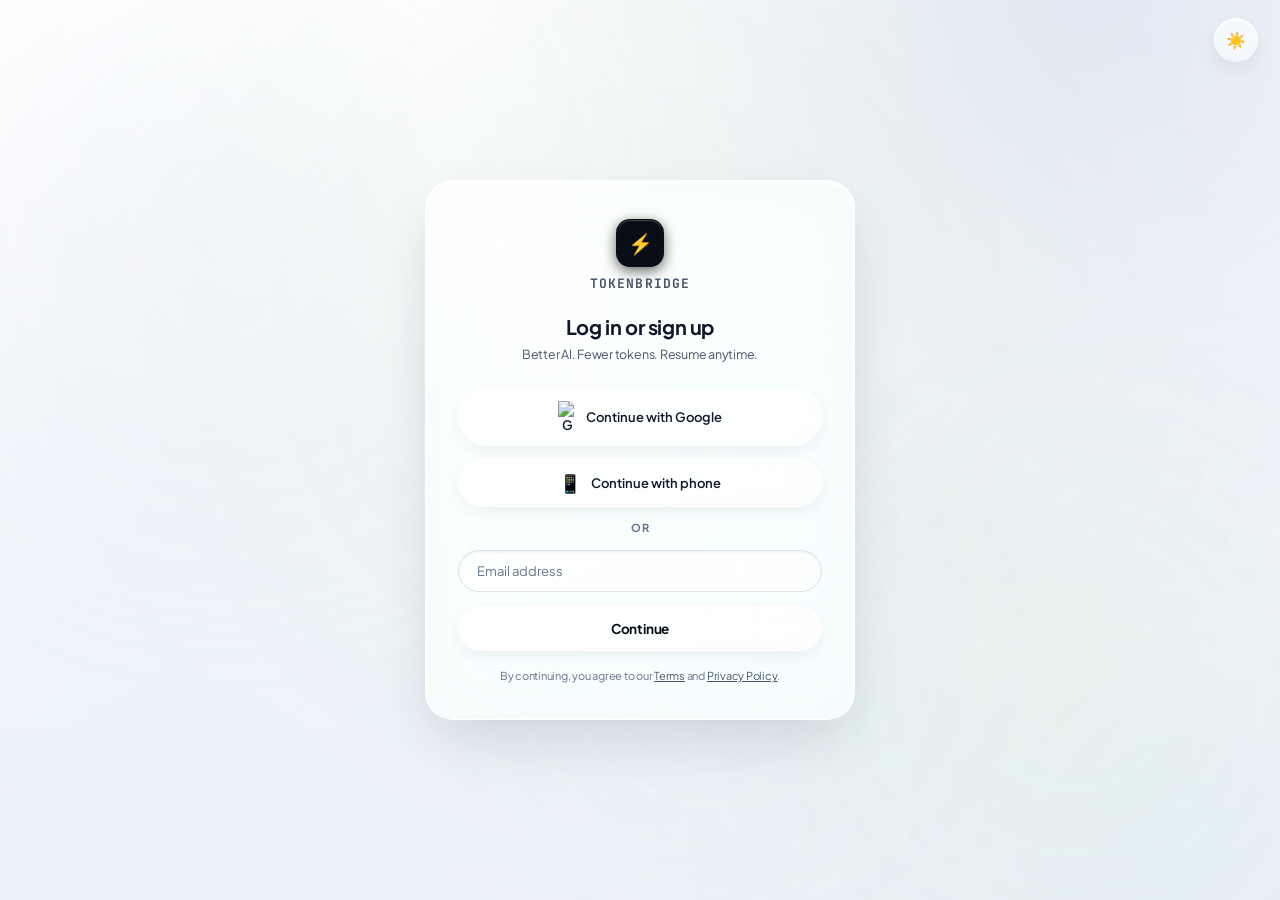
==== commit 1fd665d2: "Implement authentic liquid glass theme across all buttons, popups, menus, and cards in dark and ligh" ====
--- a/frontend/login.html
+++ b/frontend/login.html
@@ -21,7 +21,7 @@
   <link rel="preconnect" href="https://fonts.gstatic.com" crossorigin="">
   <link href="https://fonts.googleapis.com/css2?family=Plus+Jakarta+Sans:ital,wght@0,300;0,400;0,500;0,600;0,700;0,800;1,400&family=JetBrains+Mono:wght@400;500;600;700&display=swap" rel="stylesheet">
   <link href="https://cdnjs.cloudflare.com/ajax/libs/font-awesome/6.5.1/css/all.min.css" rel="stylesheet">
-  <link rel="stylesheet" href="style.css?v=7.1">
+  <link rel="stylesheet" href="style.css?v=8.0">
 </head>
 <body class="auth-body">
   <!-- Optical Directional Sheen Layer -->
@@ -61,7 +61,12 @@
       <button class="back-link" onclick="showStep('main')">← Back</button>
       <div class="modal-title" id="pwd-title">Welcome back</div>
       <div class="email-shown" id="pwd-email"></div>
-      <input class="email-input" type="password" id="pwd-input" placeholder="Password" onkeydown="if(event.key===&apos;Enter&apos;)submitPassword()">
+      <div class="password-input-wrap">
+        <input class="email-input" type="password" id="pwd-input" placeholder="Password" onkeydown="if(event.key==='Enter')submitPassword()">
+        <button type="button" class="pwd-toggle-btn" onclick="togglePasswordVisibility('pwd-input', this)" aria-label="Toggle password visibility" title="Show/Hide Password">
+          <i class="fa-regular fa-eye"></i>
+        </button>
+      </div>
       <a href="#" class="forgot-link" onclick="showStep('forgot')">Forgot password?</a>
       <label style="display:flex;align-items:center;gap:8px;color:var(--text-sub);font-size:13px;margin-bottom:16px;cursor:pointer">
         <input type="checkbox" id="remember-me" style="accent-color:var(--accent)"> Remember me for 30 days
@@ -74,9 +79,19 @@
       <div class="modal-title">Create account</div>
       <div class="email-shown" id="signup-email"></div>
       <input class="email-input" type="text" id="name-input" placeholder="Full name" style="margin-bottom:12px">
-      <input class="email-input" type="password" id="signup-pwd" placeholder="Password (min 8 chars)" onkeydown="if(event.key===&apos;Enter&apos;)submitSignup()">
+      <div class="form-group" style="margin-bottom:12px; text-align:left;">
+        <label for="signup-dob" style="font-size:11px; font-weight:700; color:var(--text-sub); text-transform:uppercase; letter-spacing:0.04em; display:block; margin-bottom:4px;">Date of Birth</label>
+        <input class="email-input" type="date" id="signup-dob" title="Date of Birth" style="width:100%;">
+      </div>
+      <div class="password-input-wrap">
+        <input class="email-input" type="password" id="signup-pwd" placeholder="Password (min 8 chars)" onkeydown="if(event.key==='Enter')submitSignup()">
+        <button type="button" class="pwd-toggle-btn" onclick="togglePasswordVisibility('signup-pwd', this)" aria-label="Toggle password visibility" title="Show/Hide Password">
+          <i class="fa-regular fa-eye"></i>
+        </button>
+      </div>
       <button class="continue-btn" onclick="submitSignup()" style="margin-top:12px">Create Account</button>
     </div>
+
 
     <div id="step-phone" class="step">
       <button class="back-link" onclick="showStep('main')">← Back</button>
@@ -146,19 +161,38 @@
     </div>
 
     <div id="step-name" class="step">
-      <div class="modal-title">What's your name?</div>
-      <div class="modal-sub">Tell us your name so we know how to address you.</div>
-      <input class="email-input" type="text" id="phone-user-name" placeholder="Full name" style="margin-bottom:12px" onkeydown="if(event.key==='Enter')submitPhoneUserName()">
+      <div class="modal-title">Complete your profile</div>
+      <div class="modal-sub">Tell us your name and date of birth to set up your account.</div>
+      <input class="email-input" type="text" id="phone-user-name" placeholder="Full name" style="margin-bottom:12px">
+      <div class="form-group" style="margin-bottom:12px; text-align:left;">
+        <label for="phone-user-dob" style="font-size:11px; font-weight:700; color:var(--text-sub); text-transform:uppercase; letter-spacing:0.04em; display:block; margin-bottom:4px;">Date of Birth</label>
+        <input class="email-input" type="date" id="phone-user-dob" title="Date of Birth" style="width:100%;">
+      </div>
       <button class="continue-btn" id="phone-name-btn" onclick="submitPhoneUserName()">Continue</button>
     </div>
 
     <div id="step-forgot" class="step">
       <button class="back-link" onclick="showStep('password')">← Back</button>
       <div class="modal-title">Reset password</div>
-      <div class="modal-sub">We will send a reset link to your email.</div>
-      <input class="email-input" type="email" id="forgot-email" placeholder="Email address">
-      <button class="continue-btn" onclick="submitForgot()">Send Reset Link</button>
-    </div>
+      <div class="modal-sub">We will send a 6-digit verification code to your email.</div>
+      <input class="email-input" type="email" id="forgot-email" placeholder="Email address" onkeydown="if(event.key==='Enter')submitForgot()">
+      <button class="continue-btn" id="forgot-btn" onclick="submitForgot()">Send OTP</button>
+    </div>
+
+    <div id="step-new-password" class="step">
+      <button class="back-link" onclick="showStep('password')">← Back</button>
+      <div class="modal-title">Set new password</div>
+      <div class="modal-sub">Create a strong password for your account.</div>
+      <div class="email-shown" id="new-pwd-email"></div>
+      <div class="password-input-wrap">
+        <input class="email-input" type="password" id="new-password-input" placeholder="New Password (min 8 chars)" onkeydown="if(event.key==='Enter')submitNewPassword()">
+        <button type="button" class="pwd-toggle-btn" onclick="togglePasswordVisibility('new-password-input', this)" aria-label="Toggle password visibility" title="Show/Hide Password">
+          <i class="fa-regular fa-eye"></i>
+        </button>
+      </div>
+      <button class="continue-btn" id="save-new-pwd-btn" onclick="submitNewPassword()">Save New Password</button>
+    </div>
+
 
     <div class="msg" id="auth-msg"></div>
   </div>
--- a/frontend/style.css
+++ b/frontend/style.css
@@ -16,52 +16,68 @@
   color-scheme: dark;
 
   /* Pure obsidian base & optical directional light cone */
-  --bg: #060709;
+  --bg: #07090d;
   --bg-ambient:
-    radial-gradient(1200px circle at 82% 8%, rgba(35, 45, 62, 0.28) 0%, transparent 60%),
-    radial-gradient(900px circle at 15% 95%, rgba(18, 25, 36, 0.35) 0%, transparent 65%),
-    radial-gradient(600px circle at 48% 45%, rgba(198, 248, 48, 0.025) 0%, transparent 70%),
-    linear-gradient(180deg, #060709 0%, #080a0f 45%, #050608 100%);
-
-  /* Master Optical Glass Matrix (True Physical Refraction & Translucent Optics) */
-  --glass-surface: rgba(12, 17, 26, 0.42);
-  --glass-surface-elevated: rgba(16, 22, 34, 0.52);
-  --glass-surface-subtle: rgba(255, 255, 255, 0.035);
-  --glass-surface-active: rgba(22, 30, 46, 0.65);
+    radial-gradient(1200px circle at 82% 8%, rgba(38, 52, 75, 0.32) 0%, transparent 60%),
+    radial-gradient(900px circle at 15% 95%, rgba(20, 30, 48, 0.42) 0%, transparent 65%),
+    radial-gradient(600px circle at 48% 45%, rgba(198, 248, 48, 0.035) 0%, transparent 70%),
+    linear-gradient(180deg, #07090d 0%, #0a0e16 45%, #05070a 100%);
+
+  /* Master Liquid Glass Matrix (Ultra-Clear Translucent Refraction Optics) */
+  --glass-surface: rgba(18, 24, 38, 0.28);
+  --glass-surface-elevated: rgba(22, 30, 48, 0.38);
+  --glass-surface-subtle: rgba(255, 255, 255, 0.04);
+  --glass-surface-active: rgba(32, 44, 70, 0.48);
+  --glass-surface-pill: rgba(25, 34, 52, 0.4);
   --surface: var(--glass-surface);
   --glass: var(--glass-surface);
 
-  /* Multi-layered Specular Lighting & Micro-Chamfer Rims */
-  --glass-border: rgba(255, 255, 255, 0.12);
-  --glass-border-subtle: rgba(255, 255, 255, 0.06);
-  --glass-border-hover: rgba(255, 255, 255, 0.32);
-
+  /* Multi-layered Physical Specular Lighting & Curvature Rim Highlights */
+  --glass-border: rgba(255, 255, 255, 0.16);
+  --glass-border-subtle: rgba(255, 255, 255, 0.09);
+  --glass-border-hover: rgba(255, 255, 255, 0.38);
+
+  /* Liquid Glass Specular Layers with Top Prism Highlight and Bottom Diffused Refraction */
   --specular-layer:
-    inset 0 1px 1.5px 0 rgba(255, 255, 255, 0.38),
-    inset 0 0 0 1px rgba(255, 255, 255, 0.05),
-    inset 0 -1px 0 0 rgba(0, 0, 0, 0.45),
-    0 16px 36px -10px rgba(0, 0, 0, 0.65);
+    inset 0 1px 1px 0 rgba(255, 255, 255, 0.55),
+    inset 0 0 0 1px rgba(255, 255, 255, 0.12),
+    inset 0 -1px 2px 0 rgba(0, 0, 0, 0.5),
+    0 16px 38px -8px rgba(0, 0, 0, 0.7);
 
   --specular-subtle:
-    inset 0 1px 1px 0 rgba(255, 255, 255, 0.28),
-    inset 0 0 0 1px rgba(255, 255, 255, 0.03),
+    inset 0 1px 1px 0 rgba(255, 255, 255, 0.4),
+    inset 0 0 0 1px rgba(255, 255, 255, 0.06),
+    inset 0 -1px 1px 0 rgba(0, 0, 0, 0.35),
     0 8px 24px -6px rgba(0, 0, 0, 0.55);
 
   --specular-circular:
-    inset 0 1px 1.5px 0 rgba(255, 255, 255, 0.45),
-    inset 0 0 0 1px rgba(255, 255, 255, 0.06),
-    inset 0 -1px 1px 0 rgba(0, 0, 0, 0.5),
-    0 10px 24px -6px rgba(0, 0, 0, 0.7);
+    inset 0 1.5px 1.5px 0 rgba(255, 255, 255, 0.65),
+    inset 0 0 0 1px rgba(255, 255, 255, 0.12),
+    inset 0 -1.5px 2px 0 rgba(0, 0, 0, 0.55),
+    0 10px 26px -6px rgba(0, 0, 0, 0.75);
+
+  --specular-liquid-pill:
+    inset 0 1px 1.5px 0 rgba(255, 255, 255, 0.6),
+    inset 0 0 0 1px rgba(255, 255, 255, 0.14),
+    inset 0 -1px 2px 0 rgba(0, 0, 0, 0.45),
+    0 8px 20px -4px rgba(0, 0, 0, 0.6);
+
+  --specular-liquid-pill-hover:
+    inset 0 1px 2px 0 rgba(255, 255, 255, 0.8),
+    inset 0 0 0 1px rgba(255, 255, 255, 0.22),
+    inset 0 -1px 2px 0 rgba(0, 0, 0, 0.5),
+    0 12px 28px -4px rgba(0, 0, 0, 0.75);
 
   --specular-pressed:
-    inset 0 2px 4px rgba(0, 0, 0, 0.6),
-    inset 0 0 0 1px rgba(255, 255, 255, 0.06);
-
-  --glass-specular: inset 0 1px 1.5px 0 rgba(255, 255, 255, 0.38);
-
-  /* High-Precision Textures & Filters */
-  --glass-filter: blur(28px) saturate(210%) contrast(106%);
-  --glass-filter-pill: blur(20px) saturate(200%) contrast(105%);
+    inset 0 2px 5px rgba(0, 0, 0, 0.65),
+    inset 0 0 0 1px rgba(255, 255, 255, 0.08);
+
+  --glass-specular: inset 0 1px 1.5px 0 rgba(255, 255, 255, 0.55);
+
+  /* High-Precision Textures & Physical Backdrop Filters */
+  --glass-filter: blur(32px) saturate(220%) contrast(108%);
+  --glass-filter-pill: blur(24px) saturate(210%) contrast(106%);
+  --glass-filter-modal: blur(40px) saturate(230%) contrast(110%);
   --blur: var(--glass-filter);
 
   /* Typography Contrast Hierarchy */
@@ -81,10 +97,10 @@
   --accent-bright: #c6f830;
 
   /* Inputs & Hover */
-  --input-bg: rgba(5, 7, 10, 0.45);
-  --input-border: rgba(255, 255, 255, 0.08);
-  --divider: rgba(255, 255, 255, 0.06);
-  --hover: rgba(255, 255, 255, 0.06);
+  --input-bg: rgba(8, 12, 18, 0.35);
+  --input-border: rgba(255, 255, 255, 0.12);
+  --divider: rgba(255, 255, 255, 0.08);
+  --hover: rgba(255, 255, 255, 0.08);
 
   /* Status System */
   --status-emerald: #10b981;
@@ -104,40 +120,54 @@
 
 [data-theme="light"] {
   color-scheme: light;
-  --bg: #f8fafc;
+  --bg: #f4f6fa;
   --bg-ambient:
-    radial-gradient(1100px circle at 85% 0%, rgba(226, 232, 240, 0.8) 0%, transparent 60%),
-    radial-gradient(900px circle at 15% 95%, rgba(241, 245, 249, 0.9) 0%, transparent 65%),
-    linear-gradient(180deg, #ffffff 0%, #f8fafc 55%, #f1f5f9 100%);
-
-  /* Premium Frosted Liquid Glass for Light Mode */
-  --glass-surface: rgba(255, 255, 255, 0.78);
-  --glass-surface-elevated: rgba(255, 255, 255, 0.92);
-  --glass-surface-subtle: rgba(241, 245, 249, 0.72);
-  --glass-surface-active: rgba(255, 255, 255, 0.98);
+    radial-gradient(1100px circle at 85% 0%, rgba(220, 228, 240, 0.85) 0%, transparent 60%),
+    radial-gradient(900px circle at 15% 95%, rgba(235, 242, 250, 0.95) 0%, transparent 65%),
+    linear-gradient(180deg, #ffffff 0%, #f4f6fa 55%, #edf2f7 100%);
+
+  /* Premium Crystal Translucent Liquid Glass for Light Mode */
+  --glass-surface: rgba(255, 255, 255, 0.45);
+  --glass-surface-elevated: rgba(255, 255, 255, 0.58);
+  --glass-surface-subtle: rgba(255, 255, 255, 0.35);
+  --glass-surface-active: rgba(255, 255, 255, 0.75);
+  --glass-surface-pill: rgba(255, 255, 255, 0.52);
   --surface: var(--glass-surface);
   --glass: var(--glass-surface);
 
-  /* Precise Soft Shadow & Clean Borders */
-  --glass-border: rgba(15, 23, 42, 0.08);
-  --glass-border-subtle: rgba(15, 23, 42, 0.05);
-  --glass-border-hover: rgba(15, 23, 42, 0.18);
+  /* Precise Crystal Specular Lighting & Curvature Rims in Light Mode */
+  --glass-border: rgba(255, 255, 255, 0.65);
+  --glass-border-subtle: rgba(255, 255, 255, 0.45);
+  --glass-border-hover: rgba(255, 255, 255, 0.95);
 
   --specular-layer:
-    inset 0 1px 1px 0 rgba(255, 255, 255, 1),
-    inset 0 0 0 1px rgba(255, 255, 255, 0.8),
-    0 12px 30px -8px rgba(15, 23, 42, 0.07);
+    inset 0 1.5px 1.5px 0 #ffffff,
+    inset 0 0 0 1px rgba(255, 255, 255, 0.85),
+    inset 0 -1px 2px 0 rgba(15, 23, 42, 0.05),
+    0 16px 36px -8px rgba(15, 23, 42, 0.09);
 
   --specular-subtle:
-    inset 0 1px 1px 0 rgba(255, 255, 255, 0.95),
-    0 4px 12px -2px rgba(15, 23, 42, 0.04);
+    inset 0 1px 1.5px 0 #ffffff,
+    inset 0 0 0 1px rgba(255, 255, 255, 0.7),
+    0 6px 16px -3px rgba(15, 23, 42, 0.05);
 
   --specular-circular:
-    inset 0 1px 1.5px 0 #ffffff,
-    inset 0 -1px 1px 0 rgba(15, 23, 42, 0.03),
-    0 6px 16px -3px rgba(15, 23, 42, 0.08);
-
-  --glass-specular: inset 0 1px 1.5px 0 rgba(255, 255, 255, 0.95);
+    inset 0 1.5px 2px 0 #ffffff,
+    inset 0 -1px 1px 0 rgba(15, 23, 42, 0.04),
+    0 8px 20px -3px rgba(15, 23, 42, 0.09);
+
+  --specular-liquid-pill:
+    inset 0 1.5px 1.5px 0 #ffffff,
+    inset 0 0 0 1px rgba(255, 255, 255, 0.85),
+    inset 0 -1px 1px 0 rgba(15, 23, 42, 0.04),
+    0 6px 18px -3px rgba(15, 23, 42, 0.08);
+
+  --specular-liquid-pill-hover:
+    inset 0 1.5px 2px 0 #ffffff,
+    inset 0 0 0 1px #ffffff,
+    0 10px 24px -4px rgba(15, 23, 42, 0.12);
+
+  --glass-specular: inset 0 1.5px 1.5px 0 #ffffff;
 
   /* High-Contrast Crisp Typography */
   --text-pure: #0f172a;
@@ -154,10 +184,10 @@
   --accent-bright: #16a34a;
 
   /* Crisp Inputs & Floating Dock Elements */
-  --input-bg: #ffffff;
-  --input-border: rgba(15, 23, 42, 0.1);
-  --divider: rgba(15, 23, 42, 0.06);
-  --hover: rgba(15, 23, 42, 0.04);
+  --input-bg: rgba(255, 255, 255, 0.65);
+  --input-border: rgba(15, 23, 42, 0.12);
+  --divider: rgba(15, 23, 42, 0.08);
+  --hover: rgba(15, 23, 42, 0.05);
   --shadow: 0 18px 36px -12px rgba(15, 23, 42, 0.08);
   --shadow-sm: 0 4px 14px -3px rgba(15, 23, 42, 0.05);
 }
@@ -376,7 +406,7 @@
 
 
 /* =============================================
-   GLASS UTILITY & CARDS WITH LIVING BOUNDARY SHINE
+   GLASS UTILITY & CARDS WITH LIVING LIQUID REFRACTION
    ============================================= */
 .glass {
   background: var(--glass-surface);
@@ -392,38 +422,48 @@
 .glass::before {
   content: "";
   position: absolute;
-  inset: -1px;
+  inset: 0;
   border-radius: inherit;
   padding: 1px;
   background: linear-gradient(135deg,
-      rgba(255, 255, 255, 0.35) 0%,
-      rgba(255, 255, 255, 0.05) 30%,
-      rgba(198, 248, 48, 0.22) 50%,
-      rgba(255, 255, 255, 0.05) 70%,
-      rgba(56, 189, 248, 0.3) 100%);
+      rgba(255, 255, 255, 0.45) 0%,
+      rgba(255, 255, 255, 0.08) 25%,
+      rgba(198, 248, 48, 0.15) 50%,
+      rgba(255, 255, 255, 0.04) 75%,
+      rgba(56, 189, 248, 0.25) 100%);
   -webkit-mask: linear-gradient(#fff 0 0) content-box, linear-gradient(#fff 0 0);
   -webkit-mask-composite: xor;
   mask-composite: exclude;
   pointer-events: none;
-  opacity: 0.75;
+  opacity: 0.85;
   background-size: 250% 250%;
   animation: glassBorderRefract 8s ease-in-out infinite alternate;
+}
+
+[data-theme="light"] .glass::before {
+  background: linear-gradient(135deg,
+      rgba(255, 255, 255, 0.95) 0%,
+      rgba(255, 255, 255, 0.4) 30%,
+      rgba(22, 163, 74, 0.2) 55%,
+      rgba(255, 255, 255, 0.3) 75%,
+      rgba(56, 189, 248, 0.25) 100%);
+  opacity: 0.95;
 }
 
 @keyframes glassBorderRefract {
   0% {
     background-position: 0% 0%;
-    opacity: 0.55;
+    opacity: 0.65;
   }
 
   50% {
     background-position: 100% 100%;
-    opacity: 0.85;
+    opacity: 0.95;
   }
 
   100% {
     background-position: 0% 100%;
-    opacity: 0.65;
+    opacity: 0.75;
   }
 }
 
@@ -435,10 +475,18 @@
   box-shadow: var(--specular-subtle);
   border-radius: var(--radius-sm);
   transition: var(--transition);
+  position: relative;
+}
+
+.glass-card:hover {
+  background: var(--glass-surface-elevated);
+  border-color: var(--glass-border);
+  box-shadow: var(--specular-layer);
+  transform: translateY(-2px);
 }
 
 /* =============================================
-   AUTH / LOGIN PAGE GLASSMORPHISM MODAL
+   AUTH / LOGIN PAGE LIQUID GLASS MODAL
    ============================================= */
 .auth-body {
   display: flex;
@@ -452,15 +500,25 @@
   position: relative;
   z-index: 1;
   background: var(--glass-surface-elevated);
-  backdrop-filter: var(--glass-filter);
-  -webkit-backdrop-filter: var(--glass-filter);
+  backdrop-filter: var(--glass-filter-modal);
+  -webkit-backdrop-filter: var(--glass-filter-modal);
   border: 1px solid var(--glass-border);
-  border-radius: 26px;
-  padding: 36px 30px 32px;
+  border-radius: 28px;
+  padding: 38px 32px 34px;
   width: 100%;
-  max-width: 420px;
-  box-shadow: var(--specular-layer);
+  max-width: 430px;
+  box-shadow: var(--specular-layer), 0 30px 70px -15px rgba(0, 0, 0, 0.8);
   animation: liquidSlideIn 0.3s cubic-bezier(0.16, 1, 0.3, 1);
+}
+
+[data-theme="light"] .modal {
+  background: rgba(255, 255, 255, 0.6);
+  border: 1px solid rgba(255, 255, 255, 0.85);
+  box-shadow:
+    inset 0 2px 2px 0 #ffffff,
+    inset 0 0 0 1px rgba(255, 255, 255, 0.9),
+    inset 0 -1px 2px 0 rgba(15, 23, 42, 0.05),
+    0 24px 60px -12px rgba(15, 23, 42, 0.15);
 }
 
 @keyframes liquidSlideIn {
@@ -545,13 +603,13 @@
   align-items: center;
   justify-content: center;
   gap: 10px;
-  padding: 11px 18px;
+  padding: 12px 20px;
   border-radius: 9999px;
-  background: var(--glass-surface);
+  background: var(--glass-surface-pill);
   backdrop-filter: var(--glass-filter-pill);
   -webkit-backdrop-filter: var(--glass-filter-pill);
   border: 1px solid var(--glass-border);
-  box-shadow: var(--specular-subtle);
+  box-shadow: var(--specular-liquid-pill);
   color: var(--text-pure);
   font-family: inherit;
   font-size: 13px;
@@ -559,20 +617,36 @@
   cursor: pointer;
   user-select: none;
   text-decoration: none;
-  transition: all 0.22s cubic-bezier(0.16, 1, 0.3, 1);
-  margin-bottom: 11px;
+  transition: all 0.24s cubic-bezier(0.16, 1, 0.3, 1);
+  margin-bottom: 12px;
+  position: relative;
 }
 
 .social-btn:hover {
   background: var(--glass-surface-elevated);
   border-color: var(--glass-border-hover);
-  box-shadow: var(--specular-layer);
-  transform: translateY(-1px);
+  box-shadow: var(--specular-liquid-pill-hover);
+  transform: translateY(-1.5px);
+  color: #ffffff;
 }
 
 .social-btn:active {
-  transform: translateY(0) scale(0.985);
+  transform: translateY(0.5px) scale(0.985);
   box-shadow: var(--specular-pressed);
+}
+
+[data-theme="light"] .social-btn {
+  background: rgba(255, 255, 255, 0.55);
+  border-color: var(--glass-border);
+  box-shadow: var(--specular-liquid-pill);
+  color: #0f172a;
+}
+
+[data-theme="light"] .social-btn:hover {
+  background: rgba(255, 255, 255, 0.85);
+  border-color: var(--glass-border-hover);
+  box-shadow: var(--specular-liquid-pill-hover);
+  color: #000000;
 }
 
 .divider {
@@ -599,36 +673,95 @@
 
 .email-input {
   width: 100%;
-  padding: 11px 16px;
-  border-radius: 12px;
-  background: rgba(5, 7, 10, 0.45);
+  padding: 12px 18px;
+  border-radius: 9999px;
+  background: var(--input-bg);
+  backdrop-filter: blur(20px);
+  -webkit-backdrop-filter: blur(20px);
   border: 1px solid var(--glass-border-subtle);
   color: var(--text-pure);
   font-family: inherit;
   font-size: 13px;
   outline: none;
   cursor: text;
-  box-shadow: inset 0 1px 2px rgba(0, 0, 0, 0.4);
-  transition: all 0.2s ease;
+  box-shadow:
+    inset 0 1.5px 2px rgba(0, 0, 0, 0.4),
+    inset 0 -1px 1px rgba(255, 255, 255, 0.08);
+  transition: all 0.22s ease;
   box-sizing: border-box;
   margin-bottom: 14px;
 }
 
 .email-input:focus {
   border-color: var(--glass-border-hover);
-  box-shadow: inset 0 1px 2px rgba(0, 0, 0, 0.4), 0 0 0 2px rgba(255, 255, 255, 0.08);
+  background: rgba(12, 17, 26, 0.45);
+  box-shadow:
+    inset 0 1.5px 2px rgba(0, 0, 0, 0.4),
+    0 0 0 2px rgba(255, 255, 255, 0.15),
+    0 6px 20px rgba(0, 0, 0, 0.4);
 }
 
 [data-theme="light"] .email-input {
+  background: rgba(255, 255, 255, 0.55);
+  border-color: rgba(15, 23, 42, 0.12);
+  color: #0f172a;
+  box-shadow:
+    inset 0 1.5px 2px rgba(15, 23, 42, 0.06),
+    inset 0 -1px 1px rgba(255, 255, 255, 0.9);
+}
+
+[data-theme="light"] .email-input:focus {
   background: rgba(255, 255, 255, 0.85);
-  border-color: var(--glass-border);
-  box-shadow: inset 0 1px 2px rgba(0, 0, 0, 0.05);
+  border-color: var(--accent);
+  box-shadow:
+    inset 0 1.5px 2px rgba(15, 23, 42, 0.06),
+    0 0 0 2px rgba(22, 163, 74, 0.2);
 }
 
 .email-input::placeholder {
   color: var(--text-muted);
 }
 
+/* Password Input Wrap & Show Password Button */
+.password-input-wrap {
+  position: relative;
+  width: 100%;
+  margin-bottom: 14px;
+}
+
+.password-input-wrap .email-input {
+  margin-bottom: 0;
+  padding-right: 44px;
+}
+
+.pwd-toggle-btn {
+  position: absolute;
+  right: 14px;
+  top: 50%;
+  transform: translateY(-50%);
+  background: transparent;
+  border: none;
+  color: var(--text-muted);
+  cursor: pointer;
+  padding: 6px;
+  display: flex;
+  align-items: center;
+  justify-content: center;
+  font-size: 14px;
+  border-radius: 50%;
+  transition: all 0.2s ease;
+  line-height: 1;
+}
+
+.pwd-toggle-btn:hover {
+  color: var(--text-pure);
+  background: rgba(255, 255, 255, 0.1);
+}
+
+[data-theme="light"] .pwd-toggle-btn:hover {
+  color: #0f172a;
+  background: rgba(0, 0, 0, 0.06);
+}
 
 /* Phone Number Input Group with Country Code Button */
 .phone-input-group {
@@ -648,29 +781,39 @@
   display: flex;
   align-items: center;
   gap: 6px;
-  padding: 11px 12px;
-  border-radius: 12px;
-  background: rgba(5, 7, 10, 0.45);
-  border: 1px solid var(--glass-border-subtle);
+  padding: 11px 16px;
+  border-radius: 9999px;
+  background: var(--glass-surface-pill);
+  backdrop-filter: var(--glass-filter-pill);
+  -webkit-backdrop-filter: var(--glass-filter-pill);
+  border: 1px solid var(--glass-border);
   color: var(--text-pure);
   font-family: inherit;
   font-size: 13px;
   font-weight: 600;
   cursor: pointer;
-  transition: all 0.2s ease;
-  box-shadow: inset 0 1px 2px rgba(0, 0, 0, 0.4);
+  transition: all 0.22s cubic-bezier(0.16, 1, 0.3, 1);
+  box-shadow: var(--specular-liquid-pill);
   user-select: none;
 }
 
 .country-code-btn:hover {
   background: var(--glass-surface-elevated);
   border-color: var(--glass-border-hover);
+  box-shadow: var(--specular-liquid-pill-hover);
+  transform: translateY(-1px);
 }
 
 [data-theme="light"] .country-code-btn {
+  background: rgba(255, 255, 255, 0.55);
+  border-color: var(--glass-border);
+  box-shadow: var(--specular-liquid-pill);
+  color: #0f172a;
+}
+
+[data-theme="light"] .country-code-btn:hover {
   background: rgba(255, 255, 255, 0.85);
-  border-color: var(--glass-border);
-  box-shadow: inset 0 1px 2px rgba(0, 0, 0, 0.05);
+  border-color: var(--glass-border-hover);
 }
 
 .country-flag {
@@ -684,6 +827,10 @@
   color: var(--text-pure);
 }
 
+[data-theme="light"] .country-dial {
+  color: #0f172a;
+}
+
 .country-chevron {
   opacity: 0.65;
   transition: transform 0.2s ease;
@@ -695,108 +842,28 @@
 
 .country-dropdown-menu {
   position: absolute;
-  top: calc(100% + 6px);
+  top: calc(100% + 8px);
   left: 0;
   z-index: 100;
-  width: 250px;
-  background: var(--bg-surface, #121316);
+  width: 260px;
+  background: var(--glass-surface-elevated);
+  backdrop-filter: var(--glass-filter-modal);
+  -webkit-backdrop-filter: var(--glass-filter-modal);
   border: 1px solid var(--glass-border);
-  border-radius: 14px;
-  box-shadow: 0 16px 36px rgba(0, 0, 0, 0.55), 0 0 0 1px rgba(255, 255, 255, 0.08);
-  padding: 8px;
-  backdrop-filter: blur(20px);
-  -webkit-backdrop-filter: blur(20px);
+  border-radius: 20px;
+  box-shadow:
+    inset 0 1px 1.5px 0 rgba(255, 255, 255, 0.45),
+    0 24px 50px -10px rgba(0, 0, 0, 0.75);
+  padding: 10px;
+  animation: liquidSlideIn 0.2s cubic-bezier(0.16, 1, 0.3, 1);
 }
 
 [data-theme="light"] .country-dropdown-menu {
-  background: #ffffff;
-  box-shadow: 0 16px 36px rgba(0, 0, 0, 0.15), 0 0 0 1px rgba(0, 0, 0, 0.08);
-}
-
-.country-search-box {
-  margin-bottom: 6px;
-}
-
-.country-search-box input {
-  width: 100%;
-  padding: 8px 10px;
-  border-radius: 8px;
-  border: 1px solid var(--glass-border-subtle);
-  background: rgba(255, 255, 255, 0.05);
-  color: var(--text-pure);
-  font-size: 12px;
-  outline: none;
-  font-family: inherit;
-}
-
-[data-theme="light"] .country-search-box input {
-  background: rgba(0, 0, 0, 0.03);
-}
-
-.country-list {
-  max-height: 200px;
-  overflow-y: auto;
-  display: flex;
-  flex-direction: column;
-  gap: 2px;
-}
-
-.country-item {
-  display: flex;
-  align-items: center;
-  justify-content: space-between;
-  padding: 7px 10px;
-  border-radius: 8px;
-  border: none;
-  background: transparent;
-  color: var(--text-sub);
-  font-size: 12.5px;
-  cursor: pointer;
-  text-align: left;
-  transition: all 0.12s ease;
-  font-family: inherit;
-  width: 100%;
-}
-
-.country-item:hover,
-.country-item.active {
-  background: var(--hover, rgba(255, 255, 255, 0.08));
-  color: var(--text-pure);
-}
-
-.country-item-left {
-  display: flex;
-  align-items: center;
-  gap: 8px;
-  overflow: hidden;
-  text-overflow: ellipsis;
-  white-space: nowrap;
-}
-
-.country-item-dial {
-  font-family: "JetBrains Mono", monospace;
-  font-size: 11.5px;
-  color: var(--text-muted);
-}
-
-.phone-number-field {
-  margin-bottom: 0 !important;
-  flex: 1;
-  font-family: "JetBrains Mono", monospace;
-  letter-spacing: 0.03em;
-}
-
-/* Hide reCAPTCHA floating popup badge completely (invisible reCAPTCHA runs smoothly in background) */
-.grecaptcha-badge,
-iframe[src*="recaptcha"] {
-  visibility: hidden !important;
-  opacity: 0 !important;
-  pointer-events: none !important;
-  display: none !important;
-}
-
-#recaptcha-container {
-  display: none !important;
+  background: rgba(255, 255, 255, 0.78);
+  border-color: rgba(255, 255, 255, 0.85);
+  box-shadow:
+    inset 0 1.5px 1.5px 0 #ffffff,
+    0 20px 45px -8px rgba(15, 23, 42, 0.15);
 }
 
 .continue-btn {
@@ -805,35 +872,30 @@
   align-items: center;
   justify-content: center;
   gap: 10px;
-  padding: 12px 18px;
-  border-radius: 14px;
+  padding: 13px 22px;
+  border-radius: 9999px;
   background: var(--glass-surface-elevated);
   backdrop-filter: var(--glass-filter-pill);
   -webkit-backdrop-filter: var(--glass-filter-pill);
   border: 1px solid var(--glass-border);
   color: var(--text-pure);
   font-family: inherit;
-  font-size: 13px;
+  font-size: 13.5px;
   font-weight: 700;
   letter-spacing: -0.015em;
   cursor: pointer;
-  box-shadow:
-    inset 0 1px 1.5px 0 rgba(255, 255, 255, 0.45),
-    inset 0 0 0 1px rgba(255, 255, 255, 0.05),
-    inset 0 -1px 0 0 rgba(0, 0, 0, 0.35),
-    0 8px 24px -4px rgba(0, 0, 0, 0.5);
-  transition: all 0.22s cubic-bezier(0.16, 1, 0.3, 1);
+  box-shadow: var(--specular-liquid-pill);
+  transition: all 0.24s cubic-bezier(0.16, 1, 0.3, 1);
   margin-bottom: 8px;
+  position: relative;
 }
 
 .continue-btn:hover {
-  background: rgba(30, 41, 59, 0.7);
+  background: rgba(35, 48, 72, 0.55);
   color: #ffffff;
   transform: translateY(-1.5px);
   border-color: var(--glass-border-hover);
-  box-shadow:
-    inset 0 1px 2px 0 rgba(255, 255, 255, 0.6),
-    0 12px 28px -4px rgba(0, 0, 0, 0.7);
+  box-shadow: var(--specular-liquid-pill-hover);
 }
 
 .continue-btn:active {
@@ -848,21 +910,17 @@
 }
 
 [data-theme="light"] .continue-btn {
-  background: rgba(255, 255, 255, 0.75);
+  background: rgba(255, 255, 255, 0.65);
   color: #090d16;
   border-color: var(--glass-border);
-  box-shadow:
-    inset 0 1px 1.5px 0 rgba(255, 255, 255, 0.95),
-    0 6px 18px -3px rgba(15, 23, 42, 0.08);
+  box-shadow: var(--specular-liquid-pill);
 }
 
 [data-theme="light"] .continue-btn:hover {
-  background: rgba(255, 255, 255, 0.95);
+  background: rgba(255, 255, 255, 0.9);
   color: #090d16;
   border-color: var(--glass-border-hover);
-  box-shadow:
-    inset 0 1px 2px 0 #ffffff,
-    0 10px 24px -4px rgba(15, 23, 42, 0.12);
+  box-shadow: var(--specular-liquid-pill-hover);
 }
 
 .terms {
@@ -1210,28 +1268,28 @@
 }
 
 
-/* Theme toggle floating button */
+/* Theme toggle floating button - Liquid Glass Pill/Orb */
 .theme-btn,
 .theme-toggle-floating {
   position: fixed;
   top: 18px;
   right: 22px;
   z-index: 100;
-  width: 40px;
-  height: 40px;
+  width: 44px;
+  height: 44px;
   border-radius: 50%;
   display: inline-flex;
   align-items: center;
   justify-content: center;
-  background: var(--glass-surface);
+  background: var(--glass-surface-pill);
   backdrop-filter: var(--glass-filter-pill);
   -webkit-backdrop-filter: var(--glass-filter-pill);
   border: 1px solid var(--glass-border);
   box-shadow: var(--specular-circular);
   color: var(--text-pure);
-  font-size: 15px;
+  font-size: 16px;
   cursor: pointer;
-  transition: all 0.22s cubic-bezier(0.16, 1, 0.3, 1);
+  transition: all 0.24s cubic-bezier(0.16, 1, 0.3, 1);
   flex-shrink: 0;
 }
 
@@ -1239,17 +1297,34 @@
 .theme-toggle-floating:hover {
   background: var(--glass-surface-elevated);
   border-color: var(--glass-border-hover);
-  transform: scale(1.05);
+  transform: scale(1.08);
   color: #ffffff;
   box-shadow:
-    inset 0 1px 2px 0 rgba(255, 255, 255, 0.45),
-    0 14px 28px -4px rgba(0, 0, 0, 0.9);
+    inset 0 1.5px 2.5px 0 rgba(255, 255, 255, 0.7),
+    0 14px 30px -4px rgba(0, 0, 0, 0.85);
 }
 
 .theme-btn:active,
 .theme-toggle-floating:active {
-  transform: scale(0.95);
+  transform: scale(0.94);
   box-shadow: var(--specular-pressed);
+}
+
+[data-theme="light"] .theme-btn,
+[data-theme="light"] .theme-toggle-floating {
+  background: rgba(255, 255, 255, 0.55);
+  border-color: var(--glass-border);
+  box-shadow: var(--specular-circular);
+  color: #0f172a;
+}
+
+[data-theme="light"] .theme-btn:hover,
+[data-theme="light"] .theme-toggle-floating:hover {
+  background: rgba(255, 255, 255, 0.88);
+  border-color: var(--glass-border-hover);
+  box-shadow:
+    inset 0 1.5px 2px 0 #ffffff,
+    0 10px 24px -4px rgba(15, 23, 42, 0.14);
 }
 
 /* =============================================
@@ -1268,7 +1343,7 @@
   min-width: 295px;
   height: calc(100vh - 24px);
   margin: 12px 0 12px 14px;
-  border-radius: 26px;
+  border-radius: 28px;
   display: flex;
   flex-direction: column;
   padding: 16px 14px 14px;
@@ -1368,7 +1443,7 @@
   transform: scale(1.05);
 }
 
-/* New Chat Primary Action Button (Liquid Glass Specular Button) */
+/* New Chat Primary Action Button (Liquid Glass Specular Capsule) */
 .sidebar-action-wrap {
   padding: 2px 0;
 }
@@ -1378,9 +1453,9 @@
   align-items: center;
   justify-content: center;
   gap: 9px;
-  padding: 11px 16px;
-  border-radius: 14px;
-  background: var(--glass-surface-elevated);
+  padding: 12px 18px;
+  border-radius: 9999px;
+  background: var(--glass-surface-pill);
   backdrop-filter: var(--glass-filter-pill);
   -webkit-backdrop-filter: var(--glass-filter-pill);
   border: 1px solid var(--glass-border);
@@ -1390,24 +1465,17 @@
   font-weight: 700;
   letter-spacing: -0.015em;
   cursor: pointer;
-  box-shadow:
-    inset 0 1px 1.5px 0 rgba(255, 255, 255, 0.4),
-    inset 0 0 0 1px rgba(255, 255, 255, 0.05),
-    inset 0 -1px 0 0 rgba(0, 0, 0, 0.35),
-    0 8px 24px -4px rgba(0, 0, 0, 0.5);
-  transition: all 0.22s cubic-bezier(0.16, 1, 0.3, 1);
+  box-shadow: var(--specular-liquid-pill);
+  transition: all 0.24s cubic-bezier(0.16, 1, 0.3, 1);
   width: 100%;
 }
 
 .sidebar-btn.primary-action:hover {
-  background: rgba(30, 41, 59, 0.65);
+  background: rgba(35, 48, 72, 0.55);
   color: #ffffff;
   transform: translateY(-1.5px);
   border-color: var(--glass-border-hover);
-  box-shadow:
-    inset 0 1px 2px 0 rgba(255, 255, 255, 0.6),
-    inset 0 0 0 1px rgba(255, 255, 255, 0.1),
-    0 12px 30px -4px rgba(0, 0, 0, 0.7);
+  box-shadow: var(--specular-liquid-pill-hover);
 }
 
 .sidebar-btn.primary-action:active {
@@ -1416,21 +1484,17 @@
 }
 
 [data-theme="light"] .sidebar-btn.primary-action {
-  background: rgba(255, 255, 255, 0.72);
+  background: rgba(255, 255, 255, 0.6);
   color: #090d16;
   border-color: var(--glass-border);
-  box-shadow:
-    inset 0 1px 1.5px 0 rgba(255, 255, 255, 0.95),
-    0 6px 18px -3px rgba(15, 23, 42, 0.08);
+  box-shadow: var(--specular-liquid-pill);
 }
 
 [data-theme="light"] .sidebar-btn.primary-action:hover {
-  background: rgba(255, 255, 255, 0.9);
+  background: rgba(255, 255, 255, 0.88);
   color: #090d16;
   border-color: var(--glass-border-hover);
-  box-shadow:
-    inset 0 1px 2px 0 #ffffff,
-    0 10px 24px -4px rgba(15, 23, 42, 0.12);
+  box-shadow: var(--specular-liquid-pill-hover);
 }
 
 /* Scrollable Middle Body (Gemini Style) */
@@ -2194,15 +2258,23 @@
   transform: translateY(-1px);
 }
 
-/* Light Theme Dialog & Modal Overrides */
+/* Light Theme Dialog & Modal Overrides - Pure Liquid Glass */
 [data-theme="light"] .tb-dialog-overlay {
-  background: rgba(15, 23, 42, 0.35);
+  background: rgba(15, 23, 42, 0.28);
+  backdrop-filter: blur(18px) saturate(180%);
+  -webkit-backdrop-filter: blur(18px) saturate(180%);
 }
 
 [data-theme="light"] .tb-dialog-box {
-  background: rgba(255, 255, 255, 0.94);
-  border-color: var(--glass-border);
-  box-shadow: 0 20px 50px rgba(15, 23, 42, 0.16), 0 0 0 1px rgba(255, 255, 255, 0.8) inset;
+  background: rgba(255, 255, 255, 0.65);
+  backdrop-filter: var(--glass-filter-modal);
+  -webkit-backdrop-filter: var(--glass-filter-modal);
+  border: 1px solid rgba(255, 255, 255, 0.85);
+  box-shadow:
+    inset 0 1.5px 2px 0 #ffffff,
+    inset 0 0 0 1px rgba(255, 255, 255, 0.9),
+    inset 0 -1px 1px 0 rgba(15, 23, 42, 0.04),
+    0 24px 60px -12px rgba(15, 23, 42, 0.14);
 }
 
 [data-theme="light"] .tb-dialog-title {
@@ -2214,23 +2286,27 @@
 }
 
 [data-theme="light"] .tb-dialog-close:hover {
-  background: rgba(15, 23, 42, 0.08);
+  background: rgba(255, 255, 255, 0.7);
   color: #090d16;
 }
 
 [data-theme="light"] .tb-dialog-input {
-  background: rgba(255, 255, 255, 0.95);
-  border-color: var(--glass-border);
+  background: rgba(255, 255, 255, 0.55);
+  border-color: rgba(15, 23, 42, 0.12);
   color: #090d16;
+  box-shadow:
+    inset 0 1.5px 2px rgba(15, 23, 42, 0.05),
+    inset 0 -1px 1px rgba(255, 255, 255, 0.9);
 }
 
 [data-theme="light"] .tb-dialog-btn.cancel {
-  background: rgba(15, 23, 42, 0.06);
+  background: rgba(255, 255, 255, 0.5);
   color: var(--text-sub);
+  box-shadow: var(--specular-subtle);
 }
 
 [data-theme="light"] .tb-dialog-btn.cancel:hover {
-  background: rgba(15, 23, 42, 0.12);
+  background: rgba(255, 255, 255, 0.85);
   color: #090d16;
 }
 
@@ -2525,13 +2601,13 @@
 }
 
 .icon-btn {
-  width: 38px;
-  height: 38px;
+  width: 40px;
+  height: 40px;
   display: flex;
   align-items: center;
   justify-content: center;
   border-radius: 50%;
-  background: var(--glass-surface);
+  background: var(--glass-surface-pill);
   backdrop-filter: var(--glass-filter-pill);
   -webkit-backdrop-filter: var(--glass-filter-pill);
   border: 1px solid var(--glass-border);
@@ -2547,35 +2623,37 @@
   background: var(--glass-surface-elevated);
   color: #ffffff;
   border-color: var(--glass-border-hover);
-  transform: scale(1.06);
+  transform: scale(1.08);
   box-shadow:
-    inset 0 1px 2px 0 rgba(255, 255, 255, 0.45),
-    0 14px 28px -4px rgba(0, 0, 0, 0.9);
+    inset 0 1.5px 2.5px 0 rgba(255, 255, 255, 0.7),
+    0 12px 28px -4px rgba(0, 0, 0, 0.85);
 }
 
 .icon-btn:active {
-  transform: scale(0.95);
+  transform: scale(0.94);
   box-shadow: var(--specular-pressed);
 }
 
 [data-theme="light"] .chat-header {
-  background: rgba(255, 255, 255, 0.82);
-  border-bottom-color: rgba(15, 23, 42, 0.08);
+  background: rgba(255, 255, 255, 0.55);
+  border-bottom-color: rgba(255, 255, 255, 0.85);
   box-shadow: 0 4px 20px -4px rgba(15, 23, 42, 0.05);
 }
 
 [data-theme="light"] .icon-btn {
-  background: rgba(255, 255, 255, 0.85);
-  border-color: rgba(15, 23, 42, 0.1);
+  background: rgba(255, 255, 255, 0.55);
+  border-color: var(--glass-border);
   color: #334155;
-  box-shadow: inset 0 1px 1px #ffffff, 0 2px 8px rgba(15, 23, 42, 0.06);
+  box-shadow: var(--specular-circular);
 }
 
 [data-theme="light"] .icon-btn:hover {
-  background: #ffffff;
+  background: rgba(255, 255, 255, 0.9);
   color: #0f172a;
-  border-color: rgba(15, 23, 42, 0.2);
-  box-shadow: inset 0 1px 1px #ffffff, 0 6px 16px rgba(15, 23, 42, 0.1);
+  border-color: var(--glass-border-hover);
+  box-shadow:
+    inset 0 1.5px 2px 0 #ffffff,
+    0 8px 20px rgba(15, 23, 42, 0.12);
 }
 
 /* Messages Area */
@@ -3399,26 +3477,45 @@
   display: flex;
   align-items: center;
   gap: 12px;
-  padding: 6px 10px 6px 18px;
+  padding: 7px 12px 7px 20px;
   border-radius: 9999px;
   background: var(--glass-surface-elevated);
-  backdrop-filter: blur(30px) saturate(220%) contrast(106%);
-  -webkit-backdrop-filter: blur(30px) saturate(220%) contrast(106%);
+  backdrop-filter: var(--glass-filter-pill);
+  -webkit-backdrop-filter: var(--glass-filter-pill);
   border: 1px solid var(--glass-border);
   box-shadow:
-    inset 0 1px 2px 0 rgba(255, 255, 255, 0.45),
-    inset 0 0 0 1px rgba(255, 255, 255, 0.05),
-    inset 0 -1px 0 0 rgba(0, 0, 0, 0.4),
-    0 20px 45px -12px rgba(0, 0, 0, 0.75);
+    inset 0 1.5px 2px 0 rgba(255, 255, 255, 0.6),
+    inset 0 0 0 1px rgba(255, 255, 255, 0.12),
+    inset 0 -1.5px 2px 0 rgba(0, 0, 0, 0.45),
+    0 18px 45px -10px rgba(0, 0, 0, 0.75);
   transition: all 0.24s cubic-bezier(0.16, 1, 0.3, 1);
 }
 
 .input-wrap:focus-within {
   border-color: var(--glass-border-hover);
   box-shadow:
-    inset 0 1px 2px 0 rgba(255, 255, 255, 0.6),
-    0 24px 50px -10px rgba(0, 0, 0, 0.85),
-    0 0 0 2px rgba(255, 255, 255, 0.14);
+    inset 0 1.5px 2.5px 0 rgba(255, 255, 255, 0.8),
+    0 22px 50px -10px rgba(0, 0, 0, 0.85),
+    0 0 0 2px rgba(255, 255, 255, 0.18);
+}
+
+[data-theme="light"] .input-wrap {
+  background: rgba(255, 255, 255, 0.58);
+  border-color: var(--glass-border);
+  box-shadow:
+    inset 0 1.5px 2px 0 #ffffff,
+    inset 0 0 0 1px rgba(255, 255, 255, 0.9),
+    inset 0 -1px 1px 0 rgba(15, 23, 42, 0.04),
+    0 12px 32px -6px rgba(15, 23, 42, 0.1);
+}
+
+[data-theme="light"] .input-wrap:focus-within {
+  background: rgba(255, 255, 255, 0.85);
+  border-color: var(--glass-border-hover);
+  box-shadow:
+    inset 0 2px 2.5px 0 #ffffff,
+    0 16px 36px -6px rgba(15, 23, 42, 0.14),
+    0 0 0 2px rgba(22, 163, 74, 0.18);
 }
 
 .input-wrap textarea {
@@ -3744,10 +3841,10 @@
 
 /* Crystal Liquid Glass Specular Send Button */
 .send-btn {
-  width: 36px;
-  height: 36px;
+  width: 38px;
+  height: 38px;
   border-radius: 50%;
-  background: var(--glass-surface-elevated);
+  background: var(--glass-surface-pill);
   backdrop-filter: var(--glass-filter-pill);
   -webkit-backdrop-filter: var(--glass-filter-pill);
   border: 1px solid var(--glass-border);
@@ -3756,12 +3853,8 @@
   display: flex;
   align-items: center;
   justify-content: center;
-  box-shadow:
-    inset 0 1px 1.5px 0 rgba(255, 255, 255, 0.45),
-    inset 0 0 0 1px rgba(255, 255, 255, 0.06),
-    inset 0 -1px 1px 0 rgba(0, 0, 0, 0.4),
-    0 8px 20px -4px rgba(0, 0, 0, 0.6);
-  transition: all 0.22s cubic-bezier(0.16, 1, 0.3, 1);
+  box-shadow: var(--specular-circular);
+  transition: all 0.24s cubic-bezier(0.16, 1, 0.3, 1);
   flex-shrink: 0;
 }
 
@@ -3771,13 +3864,13 @@
 }
 
 .send-btn:hover {
-  background: rgba(30, 41, 59, 0.7);
+  background: var(--glass-surface-elevated);
   color: #ffffff;
   transform: scale(1.08);
   border-color: var(--glass-border-hover);
   box-shadow:
-    inset 0 1px 2px 0 rgba(255, 255, 255, 0.65),
-    0 12px 28px -4px rgba(0, 0, 0, 0.8);
+    inset 0 1.5px 2px 0 rgba(255, 255, 255, 0.8),
+    0 12px 28px -4px rgba(0, 0, 0, 0.85);
 }
 
 .send-btn:hover svg {
@@ -3785,7 +3878,7 @@
 }
 
 .send-btn:active {
-  transform: scale(0.95);
+  transform: scale(0.94);
   box-shadow: var(--specular-pressed);
 }
 
@@ -3797,20 +3890,18 @@
 }
 
 [data-theme="light"] .send-btn {
-  background: rgba(255, 255, 255, 0.75);
+  background: rgba(255, 255, 255, 0.65);
   color: #090d16;
   border-color: var(--glass-border);
-  box-shadow:
-    inset 0 1px 1.5px 0 #ffffff,
-    0 6px 16px -3px rgba(15, 23, 42, 0.08);
+  box-shadow: var(--specular-circular);
 }
 
 [data-theme="light"] .send-btn:hover {
-  background: rgba(255, 255, 255, 0.95);
+  background: rgba(255, 255, 255, 0.92);
   color: #090d16;
   border-color: var(--glass-border-hover);
   box-shadow:
-    inset 0 1px 2px 0 #ffffff,
+    inset 0 1.5px 2px 0 #ffffff,
     0 10px 22px -3px rgba(15, 23, 42, 0.12);
 }
 
@@ -4314,7 +4405,9 @@
 }
 
 .rail-logo-btn {
-  background: var(--glass-surface);
+  background: var(--glass-surface-pill);
+  backdrop-filter: var(--glass-filter-pill);
+  -webkit-backdrop-filter: var(--glass-filter-pill);
   border: 1px solid var(--glass-border);
   box-shadow: var(--specular-circular);
   transition: all 0.22s cubic-bezier(0.16, 1, 0.3, 1);
@@ -4323,9 +4416,9 @@
 .rail-logo-btn:hover {
   background: var(--glass-surface-elevated);
   border-color: var(--glass-border-hover);
-  transform: scale(1.06);
+  transform: scale(1.08);
   box-shadow:
-    inset 0 1px 2px 0 rgba(255, 255, 255, 0.45),
+    inset 0 1.5px 2px 0 rgba(255, 255, 255, 0.7),
     0 14px 28px -4px rgba(0, 0, 0, 0.9);
 }
 
@@ -4337,52 +4430,55 @@
 }
 
 .rail-new-chat-btn {
-  background: var(--glass-surface-elevated);
+  background: var(--glass-surface-pill);
   backdrop-filter: var(--glass-filter-pill);
   -webkit-backdrop-filter: var(--glass-filter-pill);
   border: 1px solid var(--glass-border);
   color: var(--text-pure);
-  box-shadow:
-    inset 0 1px 1.5px 0 rgba(255, 255, 255, 0.45),
-    0 4px 14px rgba(0, 0, 0, 0.45);
+  box-shadow: var(--specular-circular);
 }
 
 .rail-new-chat-btn:hover {
-  background: rgba(30, 41, 59, 0.7);
+  background: var(--glass-surface-elevated);
   color: #ffffff;
   border-color: var(--glass-border-hover);
   transform: scale(1.08);
   box-shadow:
-    inset 0 1px 2px 0 rgba(255, 255, 255, 0.6),
-    0 8px 20px rgba(0, 0, 0, 0.6);
+    inset 0 1.5px 2px 0 rgba(255, 255, 255, 0.7),
+    0 10px 24px rgba(0, 0, 0, 0.7);
 }
 
 [data-theme="light"] .rail-new-chat-btn {
-  background: rgba(255, 255, 255, 0.75);
+  background: rgba(255, 255, 255, 0.6);
   color: #090d16;
   border-color: var(--glass-border);
-  box-shadow: inset 0 1px 1px #ffffff, 0 3px 10px rgba(15, 23, 42, 0.08);
+  box-shadow: var(--specular-circular);
 }
 
 [data-theme="light"] .rail-new-chat-btn:hover {
-  background: rgba(255, 255, 255, 0.95);
+  background: rgba(255, 255, 255, 0.9);
   border-color: var(--glass-border-hover);
+  box-shadow:
+    inset 0 1.5px 2px 0 #ffffff,
+    0 8px 20px rgba(15, 23, 42, 0.12);
 }
 
 /* Single Model & Tokens Button in Collapsed Sidebar Rail */
 .rail-model-btn {
   width: 40px;
   height: 40px;
-  border-radius: 12px;
-  background: var(--glass-surface-subtle);
-  border: 1px solid var(--glass-border-subtle);
+  border-radius: 50%;
+  background: var(--glass-surface-pill);
+  backdrop-filter: var(--glass-filter-pill);
+  -webkit-backdrop-filter: var(--glass-filter-pill);
+  border: 1px solid var(--glass-border);
   color: var(--text-sub);
   display: flex;
   align-items: center;
   justify-content: center;
   cursor: pointer;
-  box-shadow: inset 0 1px 1px 0 rgba(255, 255, 255, 0.08);
-  transition: all 0.2s cubic-bezier(0.16, 1, 0.3, 1);
+  box-shadow: var(--specular-circular);
+  transition: all 0.22s cubic-bezier(0.16, 1, 0.3, 1);
 }
 
 .rail-model-btn:hover {
@@ -4390,7 +4486,9 @@
   border-color: var(--glass-border-hover);
   color: var(--accent);
   transform: scale(1.08);
-  box-shadow: var(--specular-subtle), 0 4px 14px rgba(0, 0, 0, 0.3);
+  box-shadow:
+    inset 0 1.5px 2px 0 rgba(255, 255, 255, 0.7),
+    0 8px 22px rgba(0, 0, 0, 0.5);
 }
 
 .rail-model-btn:hover svg {
@@ -4399,13 +4497,14 @@
 }
 
 [data-theme="light"] .rail-model-btn {
-  background: rgba(255, 255, 255, 0.65);
+  background: rgba(255, 255, 255, 0.6);
   border-color: var(--glass-border);
   color: var(--text-sub);
+  box-shadow: var(--specular-circular);
 }
 
 [data-theme="light"] .rail-model-btn:hover {
-  background: rgba(255, 255, 255, 0.95);
+  background: rgba(255, 255, 255, 0.9);
   border-color: var(--glass-border-hover);
   color: var(--accent-bright);
 }
@@ -4755,4 +4854,929 @@
 
 .markdown-body img:hover {
   transform: scale(1.01);
+}
+
+/* API Key Validation Status & Trigger Button */
+.key-verify-trigger-btn {
+  font-size: 11px;
+  font-weight: 600;
+  padding: 3px 9px;
+  border-radius: 6px;
+  border: 1px solid rgba(255, 255, 255, 0.16);
+  background: var(--glass-surface-elevated, rgba(255, 255, 255, 0.08));
+  color: var(--text-dim, #94a3b8);
+  cursor: pointer;
+  transition: all 0.18s ease;
+}
+
+.key-verify-trigger-btn:hover {
+  background: rgba(255, 255, 255, 0.15);
+  color: var(--text-pure, #ffffff);
+  border-color: rgba(255, 255, 255, 0.3);
+}
+
+.key-verify-trigger-btn:disabled {
+  opacity: 0.6;
+  cursor: not-allowed;
+}
+
+.api-key-status-msg {
+  margin-top: 6px;
+  margin-bottom: 12px;
+  font-size: 11.5px;
+  line-height: 1.45;
+  padding: 8px 12px;
+  border-radius: 8px;
+  animation: fadeIn 0.2s ease-out;
+  word-break: break-word;
+}
+
+.api-key-status-msg.pending {
+  background: rgba(59, 130, 246, 0.1);
+  border: 1px solid rgba(59, 130, 246, 0.25);
+  color: #93c5fd;
+}
+
+.api-key-status-msg.success {
+  background: rgba(16, 185, 129, 0.12);
+  border: 1px solid rgba(16, 185, 129, 0.35);
+  color: #34d399;
+}
+
+.api-key-status-msg.error {
+  background: rgba(244, 63, 94, 0.12);
+  border: 1px solid rgba(244, 63, 94, 0.35);
+  color: #fb7185;
+}
+
+[data-theme="light"] .key-verify-trigger-btn {
+  background: rgba(0, 0, 0, 0.05);
+  border-color: rgba(0, 0, 0, 0.12);
+  color: #475569;
+}
+
+[data-theme="light"] .key-verify-trigger-btn:hover {
+  background: rgba(0, 0, 0, 0.1);
+  color: #0f172a;
+}
+
+[data-theme="light"] .api-key-status-msg.pending {
+  background: #eff6ff;
+  border-color: #bfdbfe;
+  color: #1e40af;
+}
+
+[data-theme="light"] .api-key-status-msg.success {
+  background: #ecfdf5;
+  border-color: #a7f3d0;
+  color: #065f46;
+}
+
+[data-theme="light"] .api-key-status-msg.error {
+  background: #fff1f2;
+  border-color: #fecdd3;
+  color: #9f1239;
+}
+
+.spinner-inline {
+  display: inline-block;
+  width: 10px;
+  height: 10px;
+  margin-right: 6px;
+  border: 2px solid rgba(255, 255, 255, 0.3);
+  border-top-color: currentColor;
+  border-radius: 50%;
+  animation: spin 0.8s linear infinite;
+  vertical-align: middle;
+}
+
+/* ==========================================================================
+   TOKENBRIDGE CORE DIALOG (tb-dialog) SYSTEM & USER ACCOUNT MODAL
+   ========================================================================== */
+.tb-dialog-overlay {
+  position: fixed;
+  inset: 0;
+  background: rgba(4, 6, 12, 0.65);
+  backdrop-filter: blur(20px) saturate(180%);
+  -webkit-backdrop-filter: blur(20px) saturate(180%);
+  z-index: 10000;
+  display: flex;
+  align-items: center;
+  justify-content: center;
+  padding: 16px;
+  animation: tbOverlayFadeIn 0.2s cubic-bezier(0.16, 1, 0.3, 1);
+}
+
+@keyframes tbOverlayFadeIn {
+  from { opacity: 0; }
+  to { opacity: 1; }
+}
+
+.tb-dialog-box {
+  width: 100%;
+  max-width: 580px;
+  background: var(--glass-surface-elevated, rgba(22, 30, 48, 0.45));
+  backdrop-filter: var(--glass-filter-modal);
+  -webkit-backdrop-filter: var(--glass-filter-modal);
+  border: 1px solid var(--glass-border);
+  box-shadow:
+    inset 0 1.5px 2px 0 rgba(255, 255, 255, 0.55),
+    inset 0 0 0 1px rgba(255, 255, 255, 0.1),
+    inset 0 -1px 2px 0 rgba(0, 0, 0, 0.5),
+    0 28px 70px -12px rgba(0, 0, 0, 0.85);
+  border-radius: 28px;
+  padding: 24px 26px;
+  display: flex;
+  flex-direction: column;
+  animation: tbDialogSlideUp 0.24s cubic-bezier(0.16, 1, 0.3, 1);
+  color: var(--text-pure);
+  position: relative;
+}
+
+@keyframes tbDialogSlideUp {
+  from {
+    opacity: 0;
+    transform: scale(0.96) translateY(12px);
+  }
+  to {
+    opacity: 1;
+    transform: scale(1) translateY(0);
+  }
+}
+
+.tb-dialog-header {
+  display: flex;
+  align-items: center;
+  justify-content: space-between;
+  padding-bottom: 14px;
+  border-bottom: 1px solid var(--glass-border-subtle);
+  margin-bottom: 14px;
+}
+
+.tb-dialog-title {
+  display: flex;
+  align-items: center;
+  gap: 10px;
+  font-size: 15.5px;
+  font-weight: 700;
+  color: var(--text-pure);
+  letter-spacing: -0.015em;
+}
+
+.tb-dialog-close {
+  width: 34px;
+  height: 34px;
+  border-radius: 50%;
+  background: var(--glass-surface-subtle);
+  border: 1px solid var(--glass-border-subtle);
+  color: var(--text-muted);
+  display: flex;
+  align-items: center;
+  justify-content: center;
+  cursor: pointer;
+  transition: all 0.2s cubic-bezier(0.16, 1, 0.3, 1);
+  box-shadow: var(--specular-circular);
+}
+
+.tb-dialog-close:hover {
+  background: var(--glass-surface-elevated);
+  color: var(--text-pure);
+  border-color: var(--glass-border-hover);
+  transform: scale(1.08);
+}
+
+.tb-dialog-actions {
+  display: flex;
+  align-items: center;
+  justify-content: flex-end;
+  gap: 10px;
+  padding-top: 14px;
+  border-top: 1px solid var(--glass-border-subtle);
+}
+
+.tb-dialog-btn {
+  padding: 10px 20px;
+  border-radius: 9999px;
+  font-size: 12.5px;
+  font-weight: 600;
+  cursor: pointer;
+  transition: all 0.22s cubic-bezier(0.16, 1, 0.3, 1);
+  border: 1px solid var(--glass-border);
+  font-family: inherit;
+  background: var(--glass-surface-pill);
+  color: var(--text-pure);
+  box-shadow: var(--specular-liquid-pill);
+}
+
+.tb-dialog-btn:hover {
+  background: var(--glass-surface-elevated);
+  border-color: var(--glass-border-hover);
+  box-shadow: var(--specular-liquid-pill-hover);
+  transform: translateY(-1px);
+}
+
+.tb-dialog-btn.primary {
+  background: var(--accent);
+  color: #060709;
+  border-color: var(--accent);
+  box-shadow: 0 4px 16px var(--accent-glow), inset 0 1px 1.5px rgba(255, 255, 255, 0.4);
+}
+
+.tb-dialog-btn.primary:hover {
+  background: var(--accent-hover);
+  transform: translateY(-1.5px);
+  box-shadow: 0 8px 24px var(--accent-glow);
+}
+
+/* User Account Dialog Custom Aesthetics */
+.account-dialog-overlay {
+  z-index: 10060;
+}
+
+.account-dialog-box {
+  max-width: 620px;
+  max-height: 88vh;
+  display: flex;
+  flex-direction: column;
+}
+
+.account-header-avatar {
+  width: 38px;
+  height: 38px;
+  border-radius: 50%;
+  background: linear-gradient(135deg, #243044 0%, #0d1219 100%);
+  border: 1.5px solid var(--accent);
+  color: #ffffff;
+  display: flex;
+  align-items: center;
+  justify-content: center;
+  font-size: 14px;
+  font-weight: 800;
+  box-shadow: 0 0 14px var(--accent-glow);
+}
+
+.account-tabs-nav {
+  display: flex;
+  align-items: center;
+  gap: 6px;
+  padding: 5px;
+  background: var(--glass-surface);
+  backdrop-filter: var(--glass-filter-pill);
+  -webkit-backdrop-filter: var(--glass-filter-pill);
+  border: 1px solid var(--glass-border-subtle);
+  border-radius: 9999px;
+  margin-bottom: 18px;
+  overflow-x: auto;
+  scrollbar-width: none;
+  box-shadow: inset 0 1px 1.5px rgba(0, 0, 0, 0.35);
+}
+
+.account-tabs-nav::-webkit-scrollbar {
+  display: none;
+}
+
+.account-tab-btn {
+  display: flex;
+  align-items: center;
+  gap: 6px;
+  padding: 7px 14px;
+  border-radius: 9999px;
+  background: transparent;
+  border: 1px solid transparent;
+  color: var(--text-sub);
+  font-size: 12px;
+  font-weight: 600;
+  cursor: pointer;
+  white-space: nowrap;
+  transition: all 0.2s cubic-bezier(0.16, 1, 0.3, 1);
+  font-family: inherit;
+}
+
+.account-tab-btn:hover {
+  color: var(--text-pure);
+  background: rgba(255, 255, 255, 0.08);
+}
+
+.account-tab-btn.active {
+  background: var(--glass-surface-elevated);
+  border-color: var(--glass-border);
+  color: var(--text-pure);
+  box-shadow: var(--specular-liquid-pill);
+}
+
+.account-dialog-body {
+  overflow-y: auto;
+  padding-right: 4px;
+  flex: 1;
+  display: flex;
+  flex-direction: column;
+}
+
+.account-section-intro {
+  font-size: 11.5px;
+  color: var(--text-sub);
+  line-height: 1.5;
+  margin-bottom: 14px;
+}
+
+.form-row {
+  display: flex;
+  flex-direction: column;
+  gap: 5px;
+  margin-bottom: 12px;
+}
+
+.form-row-grid {
+  display: grid;
+  grid-template-columns: 1fr 1fr;
+  gap: 12px;
+}
+
+.form-label {
+  font-size: 11px;
+  font-weight: 700;
+  color: var(--text-sub);
+  text-transform: uppercase;
+  letter-spacing: 0.04em;
+}
+
+.account-input,
+.account-select {
+  width: 100%;
+  padding: 10px 16px;
+  border-radius: 9999px;
+  background: var(--input-bg);
+  backdrop-filter: blur(20px);
+  -webkit-backdrop-filter: blur(20px);
+  border: 1px solid var(--glass-border-subtle);
+  color: var(--text-pure);
+  font-size: 13px;
+  font-family: inherit;
+  outline: none;
+  transition: all 0.2s ease;
+  box-shadow:
+    inset 0 1.5px 2px rgba(0, 0, 0, 0.4),
+    inset 0 -1px 1px rgba(255, 255, 255, 0.08);
+}
+
+.account-input:focus,
+.account-select:focus {
+  border-color: var(--glass-border-hover);
+  background: rgba(12, 17, 26, 0.55);
+  box-shadow:
+    inset 0 1.5px 2px rgba(0, 0, 0, 0.4),
+    0 0 0 2px rgba(255, 255, 255, 0.15),
+    0 6px 18px rgba(0, 0, 0, 0.4);
+}
+
+.account-input.disabled-input {
+  opacity: 0.65;
+  cursor: not-allowed;
+  background: rgba(255, 255, 255, 0.03);
+}
+
+.pwd-field-wrap {
+  position: relative;
+  width: 100%;
+}
+
+.pwd-field-wrap input {
+  padding-right: 40px;
+}
+
+.pwd-toggle-inline {
+  position: absolute;
+  right: 12px;
+  top: 50%;
+  transform: translateY(-50%);
+  background: transparent;
+  border: none;
+  color: var(--text-muted);
+  cursor: pointer;
+  font-size: 13px;
+  padding: 6px;
+  border-radius: 50%;
+  line-height: 1;
+}
+
+.pwd-toggle-inline:hover {
+  color: var(--text-pure);
+  background: rgba(255, 255, 255, 0.1);
+}
+
+.account-action-row {
+  display: flex;
+  justify-content: flex-end;
+  margin-top: 10px;
+}
+
+.account-save-btn {
+  background: var(--glass-surface-elevated);
+  backdrop-filter: var(--glass-filter-pill);
+  -webkit-backdrop-filter: var(--glass-filter-pill);
+  color: var(--text-pure);
+  border: 1px solid var(--glass-border);
+  border-radius: 9999px;
+  font-size: 12.5px;
+  font-weight: 700;
+  padding: 10px 22px;
+  cursor: pointer;
+  transition: all 0.22s cubic-bezier(0.16, 1, 0.3, 1);
+  box-shadow: var(--specular-liquid-pill);
+}
+
+.account-save-btn:hover {
+  background: rgba(35, 48, 72, 0.6);
+  border-color: var(--glass-border-hover);
+  box-shadow: var(--specular-liquid-pill-hover);
+  transform: translateY(-1.5px);
+  color: #ffffff;
+}
+
+.account-status-msg {
+  padding: 8px 12px;
+  border-radius: 8px;
+  font-size: 11.5px;
+  margin-bottom: 12px;
+  animation: fadeIn 0.2s ease-out;
+}
+
+.account-status-msg.success {
+  background: rgba(16, 185, 129, 0.15);
+  border: 1px solid rgba(16, 185, 129, 0.35);
+  color: #34d399;
+}
+
+.account-status-msg.error {
+  background: rgba(244, 63, 94, 0.15);
+  border: 1px solid rgba(244, 63, 94, 0.35);
+  color: #fb7185;
+}
+
+/* Daily Usage Progress & Metrics */
+.daily-usage-card {
+  background: rgba(5, 7, 10, 0.55);
+  border: 1px solid var(--glass-border-subtle);
+  border-radius: 14px;
+  padding: 14px;
+}
+
+.usage-stat-header {
+  display: flex;
+  justify-content: space-between;
+  align-items: baseline;
+  margin-bottom: 8px;
+}
+
+.usage-stat-label {
+  font-size: 10px;
+  font-weight: 700;
+  text-transform: uppercase;
+  color: var(--text-muted);
+}
+
+.usage-stat-num {
+  font-size: 16px;
+  font-weight: 800;
+  color: var(--accent);
+  font-family: "JetBrains Mono", monospace;
+}
+
+.daily-progress-bar-wrap {
+  width: 100%;
+  height: 8px;
+  background: rgba(255, 255, 255, 0.08);
+  border-radius: 999px;
+  overflow: hidden;
+  margin-bottom: 12px;
+}
+
+.daily-progress-bar-fill {
+  height: 100%;
+  background: linear-gradient(90deg, #10b981 0%, #c6f830 70%, #f59e0b 100%);
+  border-radius: 999px;
+  transition: width 0.4s ease;
+}
+
+.usage-metrics-grid {
+  display: grid;
+  grid-template-columns: 1fr 1fr;
+  gap: 8px;
+}
+
+.usage-metric-pill {
+  background: rgba(255, 255, 255, 0.035);
+  border: 1px solid var(--glass-border-subtle);
+  border-radius: 10px;
+  padding: 8px 10px;
+  display: flex;
+  flex-direction: column;
+  gap: 2px;
+}
+
+.usage-metric-pill .metric-title {
+  font-size: 10px;
+  color: var(--text-muted);
+  font-weight: 600;
+}
+
+.usage-metric-pill .metric-val {
+  font-size: 12.5px;
+  font-weight: 700;
+  color: var(--text-pure);
+  font-family: "JetBrains Mono", monospace;
+}
+
+.daily-history-list {
+  background: rgba(5, 7, 10, 0.45);
+  border: 1px solid var(--glass-border-subtle);
+  border-radius: 12px;
+  overflow: hidden;
+  max-height: 160px;
+  overflow-y: auto;
+}
+
+.history-row {
+  display: flex;
+  align-items: center;
+  justify-content: space-between;
+  padding: 8px 12px;
+  border-bottom: 1px solid rgba(255, 255, 255, 0.04);
+  font-size: 11.5px;
+}
+
+.history-row:last-child {
+  border-bottom: none;
+}
+
+.history-row .hist-date {
+  font-weight: 600;
+  color: var(--text-sub);
+}
+
+.history-row .hist-toks {
+  font-family: "JetBrains Mono", monospace;
+  color: var(--text-pure);
+}
+
+.history-row .hist-cst {
+  color: #10b981;
+  font-family: "JetBrains Mono", monospace;
+}
+
+/* Subscription Tiers Grid */
+.subscription-tiers-grid {
+  display: grid;
+  grid-template-columns: repeat(auto-fit, minmax(160px, 1fr));
+  gap: 12px;
+}
+
+.tier-card {
+  background: rgba(5, 7, 10, 0.55);
+  border: 1px solid var(--glass-border-subtle);
+  border-radius: 14px;
+  padding: 14px 12px;
+  display: flex;
+  flex-direction: column;
+  transition: all 0.22s ease;
+}
+
+.tier-card:hover {
+  border-color: var(--glass-border);
+  transform: translateY(-2px);
+}
+
+.tier-card.highlight {
+  border-color: var(--accent);
+  box-shadow: 0 0 16px var(--accent-glow);
+}
+
+.tier-header {
+  display: flex;
+  justify-content: space-between;
+  align-items: center;
+  margin-bottom: 8px;
+}
+
+.tier-name {
+  font-size: 13px;
+  font-weight: 700;
+  color: var(--text-pure);
+}
+
+.tier-badge {
+  font-size: 9.5px;
+  font-weight: 700;
+  padding: 2px 6px;
+  border-radius: 999px;
+  background: rgba(34, 197, 94, 0.15);
+  color: #34d399;
+  border: 1px solid rgba(34, 197, 94, 0.3);
+}
+
+.tier-price {
+  font-size: 20px;
+  font-weight: 800;
+  color: var(--text-pure);
+  margin-bottom: 10px;
+}
+
+.tier-price span {
+  font-size: 11px;
+  color: var(--text-muted);
+  font-weight: 500;
+}
+
+.tier-features {
+  list-style: none;
+  padding: 0;
+  margin: 0 0 14px 0;
+  display: flex;
+  flex-direction: column;
+  gap: 6px;
+  flex: 1;
+}
+
+.tier-features li {
+  font-size: 10.5px;
+  color: var(--text-sub);
+  display: flex;
+  align-items: center;
+  gap: 5px;
+}
+
+.tier-features li svg {
+  color: var(--accent);
+  flex-shrink: 0;
+}
+
+.tier-action-btn {
+  width: 100%;
+  padding: 7px;
+  border-radius: 8px;
+  font-size: 11.5px;
+  font-weight: 600;
+  border: 1px solid var(--glass-border-subtle);
+  background: rgba(255, 255, 255, 0.05);
+  color: var(--text-pure);
+  cursor: pointer;
+  transition: all 0.18s ease;
+  font-family: inherit;
+}
+
+.tier-action-btn:hover {
+  background: rgba(255, 255, 255, 0.12);
+}
+
+.tier-action-btn.primary {
+  background: var(--accent);
+  color: #060709;
+  border-color: var(--accent);
+}
+
+.tier-action-btn.primary:hover {
+  background: var(--accent-hover);
+}
+
+.theme-picker-group {
+  display: flex;
+  gap: 8px;
+}
+
+.theme-pill-btn {
+  flex: 1;
+  padding: 8px;
+  border-radius: 10px;
+  background: rgba(5, 7, 10, 0.65);
+  border: 1px solid var(--glass-border-subtle);
+  color: var(--text-sub);
+  font-size: 12px;
+  font-weight: 600;
+  display: flex;
+  align-items: center;
+  justify-content: center;
+  gap: 6px;
+  cursor: pointer;
+  transition: all 0.18s ease;
+}
+
+.theme-pill-btn:hover {
+  color: var(--text-pure);
+  border-color: var(--glass-border);
+}
+
+.theme-pill-btn.active {
+  border-color: var(--accent);
+  color: var(--accent);
+  background: rgba(198, 248, 48, 0.08);
+}
+
+.about-card-box {
+  background: rgba(5, 7, 10, 0.55);
+  border: 1px solid var(--glass-border-subtle);
+  border-radius: 16px;
+  padding: 18px;
+  text-align: center;
+}
+
+.about-brand-logo {
+  display: flex;
+  align-items: center;
+  justify-content: center;
+  gap: 8px;
+  margin-bottom: 4px;
+}
+
+.about-brand-logo span {
+  font-size: 24px;
+}
+
+.about-brand-logo h2 {
+  font-size: 20px;
+  font-weight: 800;
+  margin: 0;
+  letter-spacing: -0.02em;
+}
+
+.about-version-badge {
+  display: inline-block;
+  font-size: 11px;
+  font-weight: 600;
+  color: var(--accent);
+  background: rgba(198, 248, 48, 0.1);
+  border: 1px solid rgba(198, 248, 48, 0.25);
+  border-radius: 999px;
+  padding: 3px 10px;
+  margin-bottom: 12px;
+}
+
+.about-desc {
+  font-size: 12px;
+  color: var(--text-sub);
+  line-height: 1.55;
+  margin-bottom: 16px;
+  text-align: left;
+}
+
+.about-details-list {
+  display: flex;
+  flex-direction: column;
+  gap: 6px;
+  text-align: left;
+  background: rgba(255, 255, 255, 0.02);
+  border: 1px solid var(--glass-border-subtle);
+  border-radius: 10px;
+  padding: 10px 12px;
+}
+
+.about-detail-row {
+  display: flex;
+  justify-content: space-between;
+  align-items: center;
+  font-size: 11px;
+}
+
+.about-detail-row .detail-k {
+  color: var(--text-muted);
+  font-weight: 600;
+}
+
+.about-detail-row .detail-v {
+  color: var(--text-pure);
+  font-weight: 500;
+}
+
+.account-logout-text-btn {
+  display: flex;
+  align-items: center;
+  gap: 6px;
+  background: transparent;
+  border: none;
+  color: var(--status-rose, #f43f5e);
+  font-size: 12px;
+  font-weight: 600;
+  cursor: pointer;
+  padding: 6px 10px;
+  border-radius: 8px;
+  transition: all 0.18s ease;
+}
+
+.account-logout-text-btn:hover {
+  background: rgba(244, 63, 94, 0.12);
+}
+
+/* Light Theme Overrides for User Account Dialog - True Liquid Glass */
+[data-theme="light"] .tb-dialog-overlay {
+  background: rgba(15, 23, 42, 0.28);
+  backdrop-filter: blur(18px) saturate(180%);
+  -webkit-backdrop-filter: blur(18px) saturate(180%);
+}
+
+[data-theme="light"] .account-dialog-box {
+  background: rgba(255, 255, 255, 0.65);
+  backdrop-filter: var(--glass-filter-modal);
+  -webkit-backdrop-filter: var(--glass-filter-modal);
+  border: 1px solid rgba(255, 255, 255, 0.85);
+  box-shadow:
+    inset 0 1.5px 2px 0 #ffffff,
+    inset 0 0 0 1px rgba(255, 255, 255, 0.9),
+    inset 0 -1px 1px 0 rgba(15, 23, 42, 0.04),
+    0 24px 60px -12px rgba(15, 23, 42, 0.14);
+}
+
+[data-theme="light"] .account-tabs-nav {
+  background: rgba(255, 255, 255, 0.45);
+  border-color: rgba(255, 255, 255, 0.7);
+  box-shadow: inset 0 1px 1.5px rgba(15, 23, 42, 0.05);
+}
+
+[data-theme="light"] .account-tab-btn {
+  color: #64748b;
+}
+
+[data-theme="light"] .account-tab-btn:hover {
+  color: #0f172a;
+  background: rgba(255, 255, 255, 0.5);
+}
+
+[data-theme="light"] .account-tab-btn.active {
+  background: rgba(255, 255, 255, 0.85);
+  color: #0f172a;
+  border-color: rgba(255, 255, 255, 0.95);
+  box-shadow:
+    inset 0 1px 1.5px #ffffff,
+    0 2px 8px rgba(15, 23, 42, 0.08);
+}
+
+[data-theme="light"] .account-input,
+[data-theme="light"] .account-select {
+  background: rgba(255, 255, 255, 0.55);
+  border-color: rgba(15, 23, 42, 0.12);
+  color: #0f172a;
+  box-shadow:
+    inset 0 1.5px 2px rgba(15, 23, 42, 0.05),
+    inset 0 -1px 1px rgba(255, 255, 255, 0.9);
+}
+
+[data-theme="light"] .account-input:focus,
+[data-theme="light"] .account-select:focus {
+  background: rgba(255, 255, 255, 0.88);
+  border-color: var(--accent);
+  box-shadow:
+    inset 0 1.5px 2px rgba(15, 23, 42, 0.05),
+    0 0 0 2px rgba(22, 163, 74, 0.18);
+}
+
+[data-theme="light"] .daily-usage-card,
+[data-theme="light"] .tier-card,
+[data-theme="light"] .daily-history-list,
+[data-theme="light"] .about-card-box {
+  background: rgba(255, 255, 255, 0.45);
+  border-color: rgba(255, 255, 255, 0.8);
+  backdrop-filter: blur(20px);
+  -webkit-backdrop-filter: blur(20px);
+  box-shadow:
+    inset 0 1px 1.5px #ffffff,
+    0 6px 18px rgba(15, 23, 42, 0.05);
+}
+
+[data-theme="light"] .usage-metric-pill {
+  background: rgba(255, 255, 255, 0.7);
+  border-color: rgba(255, 255, 255, 0.9);
+  box-shadow: inset 0 1px 1px #ffffff, 0 2px 6px rgba(15, 23, 42, 0.04);
+}
+
+[data-theme="light"] .tier-card.highlight {
+  border-color: #16a34a;
+  box-shadow:
+    inset 0 1.5px 2px #ffffff,
+    0 0 16px rgba(22, 163, 74, 0.22);
+}
+
+[data-theme="light"] .theme-pill-btn {
+  background: rgba(255, 255, 255, 0.55);
+  border-color: rgba(255, 255, 255, 0.75);
+  color: #475569;
+  box-shadow: inset 0 1px 1px #ffffff;
+}
+
+[data-theme="light"] .theme-pill-btn.active {
+  border-color: #16a34a;
+  color: #16a34a;
+  background: rgba(22, 163, 74, 0.12);
+  box-shadow: inset 0 1px 1.5px #ffffff, 0 2px 8px rgba(22, 163, 74, 0.18);
+}
+
+[data-theme="light"] .account-save-btn {
+  background: rgba(255, 255, 255, 0.75);
+  color: #090d16;
+  border-color: var(--glass-border);
+  box-shadow: var(--specular-liquid-pill);
+}
+
+[data-theme="light"] .account-save-btn:hover {
+  background: rgba(255, 255, 255, 0.95);
+  color: #090d16;
+  border-color: var(--glass-border-hover);
+  box-shadow: var(--specular-liquid-pill-hover);
 }
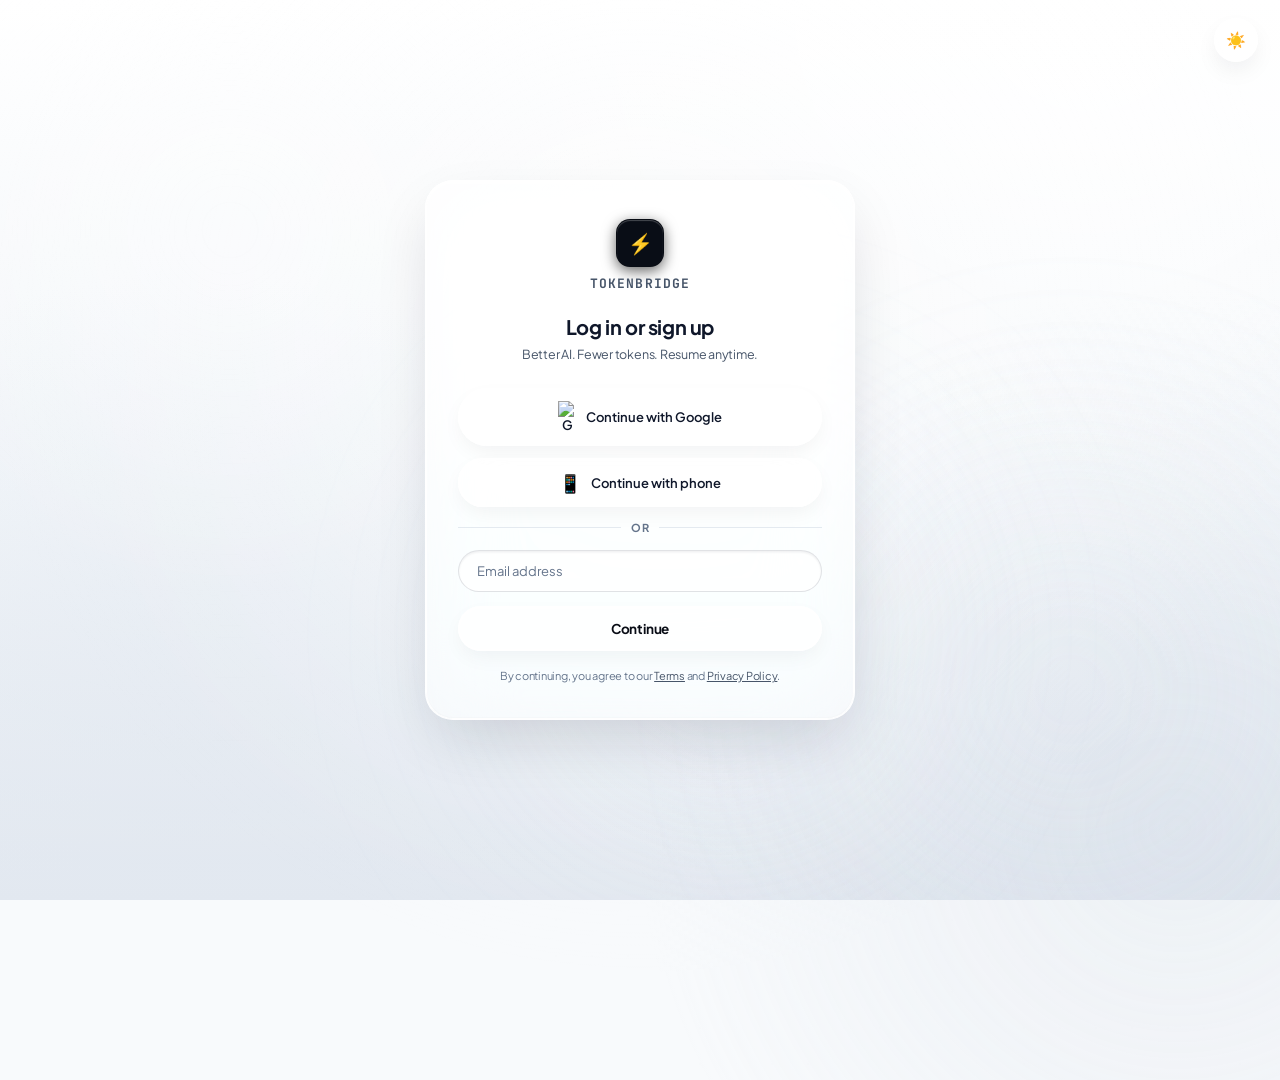
==== commit 67c88cd9: "feat: enhance liquid glass theme, account modal, prompt engineer spring animations, and API key rout" ====
--- a/frontend/login.html
+++ b/frontend/login.html
@@ -21,7 +21,7 @@
   <link rel="preconnect" href="https://fonts.gstatic.com" crossorigin="">
   <link href="https://fonts.googleapis.com/css2?family=Plus+Jakarta+Sans:ital,wght@0,300;0,400;0,500;0,600;0,700;0,800;1,400&family=JetBrains+Mono:wght@400;500;600;700&display=swap" rel="stylesheet">
   <link href="https://cdnjs.cloudflare.com/ajax/libs/font-awesome/6.5.1/css/all.min.css" rel="stylesheet">
-  <link rel="stylesheet" href="style.css?v=8.0">
+  <link rel="stylesheet" href="style.css?v=3.2.3">
 </head>
 <body class="auth-body">
   <!-- Optical Directional Sheen Layer -->
@@ -206,6 +206,7 @@
     let recaptchaVerifier = null;
     let confirmationResult = null;
   </script>
+  <script src="tb-calendar.js"></script>
   <script src="auth.js"></script>
 </body>
 </html>
--- a/frontend/style.css
+++ b/frontend/style.css
@@ -15,181 +15,185 @@
 :root {
   color-scheme: dark;
 
-  /* Pure obsidian base & optical directional light cone */
-  --bg: #07090d;
+  /* Monochromatic Liquid Glass Black & Gray Canvas */
+  --bg: #090a0d;
   --bg-ambient:
-    radial-gradient(1200px circle at 82% 8%, rgba(38, 52, 75, 0.32) 0%, transparent 60%),
-    radial-gradient(900px circle at 15% 95%, rgba(20, 30, 48, 0.42) 0%, transparent 65%),
-    radial-gradient(600px circle at 48% 45%, rgba(198, 248, 48, 0.035) 0%, transparent 70%),
-    linear-gradient(180deg, #07090d 0%, #0a0e16 45%, #05070a 100%);
-
-  /* Master Liquid Glass Matrix (Ultra-Clear Translucent Refraction Optics) */
-  --glass-surface: rgba(18, 24, 38, 0.28);
-  --glass-surface-elevated: rgba(22, 30, 48, 0.38);
+    radial-gradient(1200px circle at 80% 5%, rgba(255, 255, 255, 0.05) 0%, transparent 60%),
+    radial-gradient(900px circle at 15% 95%, rgba(148, 163, 184, 0.06) 0%, transparent 65%),
+    radial-gradient(700px circle at 50% 50%, rgba(255, 255, 255, 0.03) 0%, transparent 70%),
+    linear-gradient(180deg, #050608 0%, #090a0d 50%, #030406 100%);
+
+  /* Apple Liquid Glass Surfaces (Translucent Charcoal Mica with High Refraction) */
+  --glass-surface: rgba(18, 22, 32, 0.45);
+  --glass-surface-elevated: rgba(22, 28, 42, 0.52);
   --glass-surface-subtle: rgba(255, 255, 255, 0.04);
-  --glass-surface-active: rgba(32, 44, 70, 0.48);
-  --glass-surface-pill: rgba(25, 34, 52, 0.4);
+  --glass-surface-active: rgba(255, 255, 255, 0.10);
+  --glass-surface-pill: rgba(20, 26, 38, 0.52);
   --surface: var(--glass-surface);
   --glass: var(--glass-surface);
 
-  /* Multi-layered Physical Specular Lighting & Curvature Rim Highlights */
+  /* Curvature Rim Highlights (Specular Edge Refraction & Silver Chrome Bezel) */
   --glass-border: rgba(255, 255, 255, 0.16);
-  --glass-border-subtle: rgba(255, 255, 255, 0.09);
+  --glass-border-subtle: rgba(255, 255, 255, 0.08);
   --glass-border-hover: rgba(255, 255, 255, 0.38);
 
-  /* Liquid Glass Specular Layers with Top Prism Highlight and Bottom Diffused Refraction */
   --specular-layer:
-    inset 0 1px 1px 0 rgba(255, 255, 255, 0.55),
+    inset 0 1.5px 1.5px 0 rgba(255, 255, 255, 0.55),
     inset 0 0 0 1px rgba(255, 255, 255, 0.12),
-    inset 0 -1px 2px 0 rgba(0, 0, 0, 0.5),
-    0 16px 38px -8px rgba(0, 0, 0, 0.7);
+    inset 0 -1px 2px 0 rgba(0, 0, 0, 0.7),
+    0 24px 52px -10px rgba(0, 0, 0, 0.85);
 
   --specular-subtle:
-    inset 0 1px 1px 0 rgba(255, 255, 255, 0.4),
-    inset 0 0 0 1px rgba(255, 255, 255, 0.06),
-    inset 0 -1px 1px 0 rgba(0, 0, 0, 0.35),
-    0 8px 24px -6px rgba(0, 0, 0, 0.55);
+    inset 0 1px 1px 0 rgba(255, 255, 255, 0.38),
+    inset 0 0 0 1px rgba(255, 255, 255, 0.07),
+    0 10px 24px -6px rgba(0, 0, 0, 0.65);
 
   --specular-circular:
-    inset 0 1.5px 1.5px 0 rgba(255, 255, 255, 0.65),
-    inset 0 0 0 1px rgba(255, 255, 255, 0.12),
-    inset 0 -1.5px 2px 0 rgba(0, 0, 0, 0.55),
-    0 10px 26px -6px rgba(0, 0, 0, 0.75);
+    inset 0 1.5px 2px 0 rgba(255, 255, 255, 0.65),
+    inset 0 0 0 1px rgba(255, 255, 255, 0.15),
+    inset 0 -1.5px 2px 0 rgba(0, 0, 0, 0.6),
+    0 14px 30px -6px rgba(0, 0, 0, 0.85);
 
   --specular-liquid-pill:
-    inset 0 1px 1.5px 0 rgba(255, 255, 255, 0.6),
+    inset 0 1.5px 1.5px 0 rgba(255, 255, 255, 0.6),
     inset 0 0 0 1px rgba(255, 255, 255, 0.14),
-    inset 0 -1px 2px 0 rgba(0, 0, 0, 0.45),
-    0 8px 20px -4px rgba(0, 0, 0, 0.6);
+    0 12px 28px -6px rgba(0, 0, 0, 0.75);
 
   --specular-liquid-pill-hover:
-    inset 0 1px 2px 0 rgba(255, 255, 255, 0.8),
-    inset 0 0 0 1px rgba(255, 255, 255, 0.22),
-    inset 0 -1px 2px 0 rgba(0, 0, 0, 0.5),
-    0 12px 28px -4px rgba(0, 0, 0, 0.75);
+    inset 0 1.5px 2px 0 rgba(255, 255, 255, 0.8),
+    inset 0 0 0 1px rgba(255, 255, 255, 0.28),
+    0 16px 36px -6px rgba(0, 0, 0, 0.9);
 
   --specular-pressed:
-    inset 0 2px 5px rgba(0, 0, 0, 0.65),
-    inset 0 0 0 1px rgba(255, 255, 255, 0.08);
-
-  --glass-specular: inset 0 1px 1.5px 0 rgba(255, 255, 255, 0.55);
-
-  /* High-Precision Textures & Physical Backdrop Filters */
-  --glass-filter: blur(32px) saturate(220%) contrast(108%);
-  --glass-filter-pill: blur(24px) saturate(210%) contrast(106%);
-  --glass-filter-modal: blur(40px) saturate(230%) contrast(110%);
+    inset 0 2px 6px rgba(0, 0, 0, 0.8),
+    inset 0 0 0 1px rgba(255, 255, 255, 0.06);
+
+  --glass-specular: inset 0 1.5px 1.5px 0 rgba(255, 255, 255, 0.6);
+
+  /* Optical Blur Filter with High Saturation & Contrast */
+  --glass-filter: blur(34px) saturate(210%) contrast(106%);
+  --glass-filter-pill: blur(28px) saturate(200%) contrast(104%);
+  --glass-filter-modal: blur(42px) saturate(230%) contrast(110%);
   --blur: var(--glass-filter);
 
-  /* Typography Contrast Hierarchy */
-  --text-pure: #f8fafc;
+  /* Typography Hierarchy */
+  --text-pure: #ffffff;
   --text-body: #e2e8f0;
-  --text: #f8fafc;
+  --text: #ffffff;
   --text-sub: #94a3b8;
-  --text-muted: #526175;
-
-  /* Neon Chartreuse & Electric Cyan Accents */
-  --accent-chartreuse: #c6f830;
-  --accent-glow: rgba(198, 248, 48, 0.28);
-  --accent-cyan: #38bdf8;
-  --accent-cyan-glow: rgba(56, 189, 248, 0.25);
-  --accent: #c6f830;
-  --accent-hover: #b4e622;
-  --accent-bright: #c6f830;
-
-  /* Inputs & Hover */
-  --input-bg: rgba(8, 12, 18, 0.35);
-  --input-border: rgba(255, 255, 255, 0.12);
+  --text-muted: #64748b;
+
+  /* Liquid Glass Silver Accents & Apple Blue Tonal Highlights */
+  --accent-apple-blue: #3b82f6;
+  --accent-glow: rgba(255, 255, 255, 0.15);
+  --accent: #f1f5f9;
+  --accent-hover: #ffffff;
+  --accent-bright: #ffffff;
+  --accent-chartreuse: #94a3b8;
+
+  /* Inputs & States */
+  --input-bg: rgba(14, 16, 22, 0.65);
+  --input-border: rgba(255, 255, 255, 0.14);
   --divider: rgba(255, 255, 255, 0.08);
   --hover: rgba(255, 255, 255, 0.08);
 
-  /* Status System */
+  /* Semantic Colors */
   --status-emerald: #10b981;
   --status-amber: #f59e0b;
-  --status-rose: #f43f5e;
-  --danger: #f43f5e;
+  --status-rose: #ef4444;
+  --danger: #ef4444;
   --success: #10b981;
   --warning: #f59e0b;
 
-  --radius: 24px;
-  --radius-sm: 16px;
-  --radius-xs: 11px;
-  --shadow: 0 20px 40px -15px rgba(0, 0, 0, 0.75);
-  --shadow-sm: 0 8px 24px -6px rgba(0, 0, 0, 0.65);
-  --transition: all 0.22s cubic-bezier(0.16, 1, 0.3, 1);
+  --radius: 20px;
+  --radius-sm: 13px;
+  --radius-xs: 9px;
+  --shadow: 0 24px 50px -15px rgba(0, 0, 0, 0.85);
+  --shadow-sm: 0 10px 26px -6px rgba(0, 0, 0, 0.7);
+  
+  /* Apple Spring Physics Easing Curves (WWDC25 Fluid Motion) */
+  --apple-spring: cubic-bezier(0.16, 1, 0.3, 1);
+  --apple-spring-bouncy: cubic-bezier(0.34, 1.56, 0.64, 1);
+  --apple-ease: cubic-bezier(0.25, 1, 0.5, 1);
+  --transition: all 0.24s var(--apple-spring);
+  --transition-fast: all 0.16s var(--apple-spring);
 }
 
 [data-theme="light"] {
   color-scheme: light;
-  --bg: #f4f6fa;
+  --bg: #f8fafc;
   --bg-ambient:
-    radial-gradient(1100px circle at 85% 0%, rgba(220, 228, 240, 0.85) 0%, transparent 60%),
-    radial-gradient(900px circle at 15% 95%, rgba(235, 242, 250, 0.95) 0%, transparent 65%),
-    linear-gradient(180deg, #ffffff 0%, #f4f6fa 55%, #edf2f7 100%);
-
-  /* Premium Crystal Translucent Liquid Glass for Light Mode */
-  --glass-surface: rgba(255, 255, 255, 0.45);
+    radial-gradient(1100px circle at 85% 0%, rgba(255, 255, 255, 0.9) 0%, transparent 60%),
+    radial-gradient(900px circle at 15% 95%, rgba(226, 232, 240, 0.6) 0%, transparent 65%),
+    linear-gradient(180deg, #ffffff 0%, #f1f5f9 55%, #e2e8f0 100%);
+
+  /* Light Mode Crystal Liquid Glass (White & Light-Gray Specular Layers) */
+  --glass-surface: rgba(255, 255, 255, 0.48);
   --glass-surface-elevated: rgba(255, 255, 255, 0.58);
-  --glass-surface-subtle: rgba(255, 255, 255, 0.35);
-  --glass-surface-active: rgba(255, 255, 255, 0.75);
-  --glass-surface-pill: rgba(255, 255, 255, 0.52);
+  --glass-surface-subtle: rgba(241, 245, 249, 0.45);
+  --glass-surface-active: rgba(15, 23, 42, 0.06);
+  --glass-surface-pill: rgba(255, 255, 255, 0.56);
   --surface: var(--glass-surface);
   --glass: var(--glass-surface);
 
-  /* Precise Crystal Specular Lighting & Curvature Rims in Light Mode */
-  --glass-border: rgba(255, 255, 255, 0.65);
-  --glass-border-subtle: rgba(255, 255, 255, 0.45);
-  --glass-border-hover: rgba(255, 255, 255, 0.95);
+  --glass-border: rgba(255, 255, 255, 0.95);
+  --glass-border-subtle: rgba(203, 213, 225, 0.5);
+  --glass-border-hover: #ffffff;
 
   --specular-layer:
     inset 0 1.5px 1.5px 0 #ffffff,
-    inset 0 0 0 1px rgba(255, 255, 255, 0.85),
-    inset 0 -1px 2px 0 rgba(15, 23, 42, 0.05),
-    0 16px 36px -8px rgba(15, 23, 42, 0.09);
+    inset 0 0 0 1px rgba(255, 255, 255, 0.95),
+    0 16px 38px -8px rgba(15, 23, 42, 0.08);
 
   --specular-subtle:
     inset 0 1px 1.5px 0 #ffffff,
-    inset 0 0 0 1px rgba(255, 255, 255, 0.7),
-    0 6px 16px -3px rgba(15, 23, 42, 0.05);
+    inset 0 0 0 1px rgba(255, 255, 255, 0.85),
+    0 8px 20px -4px rgba(15, 23, 42, 0.05);
 
   --specular-circular:
     inset 0 1.5px 2px 0 #ffffff,
-    inset 0 -1px 1px 0 rgba(15, 23, 42, 0.04),
-    0 8px 20px -3px rgba(15, 23, 42, 0.09);
+    inset 0 0 0 1px #ffffff,
+    0 10px 24px -4px rgba(15, 23, 42, 0.08);
 
   --specular-liquid-pill:
     inset 0 1.5px 1.5px 0 #ffffff,
-    inset 0 0 0 1px rgba(255, 255, 255, 0.85),
-    inset 0 -1px 1px 0 rgba(15, 23, 42, 0.04),
-    0 6px 18px -3px rgba(15, 23, 42, 0.08);
+    inset 0 0 0 1px rgba(255, 255, 255, 0.95),
+    0 8px 22px -4px rgba(15, 23, 42, 0.06);
 
   --specular-liquid-pill-hover:
     inset 0 1.5px 2px 0 #ffffff,
     inset 0 0 0 1px #ffffff,
-    0 10px 24px -4px rgba(15, 23, 42, 0.12);
+    0 12px 28px -4px rgba(15, 23, 42, 0.12);
 
   --glass-specular: inset 0 1.5px 1.5px 0 #ffffff;
 
-  /* High-Contrast Crisp Typography */
+  /* Typography (High Contrast Clean Charcoal) */
   --text-pure: #0f172a;
   --text-body: #1e293b;
   --text: #0f172a;
   --text-sub: #475569;
   --text-muted: #64748b;
 
-  /* Modern Refined Accent System (Emerald-Chartreuse & Indigo Accents) */
-  --accent-chartreuse: #16a34a;
-  --accent-glow: rgba(22, 163, 74, 0.22);
-  --accent: #16a34a;
-  --accent-hover: #15803d;
-  --accent-bright: #16a34a;
-
-  /* Crisp Inputs & Floating Dock Elements */
-  --input-bg: rgba(255, 255, 255, 0.65);
-  --input-border: rgba(15, 23, 42, 0.12);
-  --divider: rgba(15, 23, 42, 0.08);
+  /* Monochromatic White & Light-Gray Accent Highlights */
+  --accent-apple-blue: #2563eb;
+  --accent-glow: rgba(0, 0, 0, 0.06);
+  --accent: #0f172a;
+  --accent-hover: #000000;
+  --accent-bright: #0f172a;
+  --accent-chartreuse: #475569;
+
+  --input-bg: rgba(255, 255, 255, 0.9);
+  --input-border: rgba(203, 213, 225, 0.7);
+  --divider: rgba(226, 232, 240, 0.8);
   --hover: rgba(15, 23, 42, 0.05);
-  --shadow: 0 18px 36px -12px rgba(15, 23, 42, 0.08);
-  --shadow-sm: 0 4px 14px -3px rgba(15, 23, 42, 0.05);
+  --shadow: 0 20px 42px -12px rgba(15, 23, 42, 0.08);
+  --shadow-sm: 0 6px 18px -4px rgba(15, 23, 42, 0.05);
+
+  --apple-spring: cubic-bezier(0.16, 1, 0.3, 1);
+  --apple-spring-bouncy: cubic-bezier(0.34, 1.56, 0.64, 1);
+  --apple-ease: cubic-bezier(0.25, 1, 0.5, 1);
+  --transition: all 0.24s var(--apple-spring);
+  --transition-fast: all 0.16s var(--apple-spring);
 }
 
 /* --- Reset & Utilities --- */
@@ -211,20 +215,28 @@
 }
 
 body {
-  font-family: "Plus Jakarta Sans", -apple-system, BlinkMacSystemFont, "Segoe UI", sans-serif;
+  font-family: -apple-system, BlinkMacSystemFont, "SF Pro Text", "SF Pro Display", "Plus Jakarta Sans", "Helvetica Neue", sans-serif;
   background: var(--bg);
   background-image: var(--bg-ambient);
   background-attachment: fixed;
   color: var(--text-body);
   min-height: 100vh;
-  transition: background-color 0.4s ease, color 0.4s ease;
+  transition: background 0.4s var(--apple-ease), color 0.4s var(--apple-ease);
   overflow-x: hidden;
   -webkit-font-smoothing: antialiased;
   -moz-osx-font-smoothing: grayscale;
   letter-spacing: -0.015em;
-}
-
-/* Subsurface Optical Refraction Grid Beam & Ambient Light Drift (All-over Slow Ambient Motion) */
+  transform: translateZ(0);
+}
+
+html.theme-transitioning,
+html.theme-transitioning *,
+html.theme-transitioning *::before,
+html.theme-transitioning *::after {
+  transition: background-color 0.4s var(--apple-ease), border-color 0.4s var(--apple-ease), color 0.3s var(--apple-ease), box-shadow 0.4s var(--apple-ease) !important;
+}
+
+/* Subsurface Optical Refraction Grid Beam & Ambient Light Drift */
 .optical-refraction-sheen {
   position: fixed;
   inset: -20%;
@@ -233,10 +245,10 @@
   pointer-events: none;
   z-index: 0;
   background:
-    radial-gradient(1000px circle at 50% 40%, rgba(198, 248, 48, 0.035), transparent 65%),
-    radial-gradient(900px circle at 80% 80%, rgba(56, 189, 248, 0.04), transparent 60%),
-    linear-gradient(135deg, rgba(255, 255, 255, 0.015) 0%, transparent 35%, rgba(255, 255, 255, 0.012) 70%, transparent 100%),
-    radial-gradient(1px 1px at 20px 20px, rgba(255, 255, 255, 0.035), transparent 100%);
+    radial-gradient(1000px circle at 50% 40%, rgba(255, 255, 255, 0.03), transparent 65%),
+    radial-gradient(900px circle at 80% 80%, rgba(148, 163, 184, 0.035), transparent 60%),
+    linear-gradient(135deg, rgba(255, 255, 255, 0.015) 0%, transparent 35%, rgba(255, 255, 255, 0.01) 70%, transparent 100%),
+    radial-gradient(1px 1px at 20px 20px, rgba(255, 255, 255, 0.03), transparent 100%);
   background-size: 100% 100%, 100% 100%, 100% 100%, 36px 36px;
   opacity: 0.85;
   animation: ambientSlowDrift 28s ease-in-out infinite alternate;
@@ -246,35 +258,31 @@
   0% {
     transform: translate(0, 0) scale(1);
     opacity: 0.75;
-    filter: hue-rotate(0deg);
   }
 
   33% {
     transform: translate(-3%, 2%) scale(1.03);
     opacity: 0.9;
-    filter: hue-rotate(8deg);
   }
 
   66% {
     transform: translate(2%, -3%) scale(0.98);
     opacity: 0.8;
-    filter: hue-rotate(-6deg);
   }
 
   100% {
     transform: translate(3%, 3%) scale(1.02);
     opacity: 0.88;
-    filter: hue-rotate(4deg);
   }
 }
 
 [data-theme="light"] .optical-refraction-sheen {
   background:
-    radial-gradient(1000px circle at 50% 40%, rgba(163, 230, 53, 0.06), transparent 65%),
-    radial-gradient(900px circle at 80% 80%, rgba(56, 189, 248, 0.06), transparent 60%),
-    radial-gradient(1px 1px at 20px 20px, rgba(0, 0, 0, 0.03), transparent 100%);
+    radial-gradient(1000px circle at 50% 40%, rgba(255, 255, 255, 0.6), transparent 65%),
+    radial-gradient(900px circle at 80% 80%, rgba(203, 213, 225, 0.4), transparent 60%),
+    radial-gradient(1px 1px at 20px 20px, rgba(0, 0, 0, 0.02), transparent 100%);
   background-size: 100% 100%, 100% 100%, 36px 36px;
-  opacity: 0.65;
+  opacity: 0.6;
 }
 
 /* --- Scrollbar Styling --- */
@@ -297,7 +305,7 @@
 }
 
 /* =============================================
-   FLOATING AMBIENT GLOW ORBS (Glass Background)
+   FLOATING AMBIENT GLOW ORBS (Liquid Glass Depth)
    ============================================= */
 .orb-container {
   position: fixed;
@@ -310,15 +318,15 @@
 .orb {
   position: absolute;
   border-radius: 50%;
-  filter: blur(110px);
-  opacity: 0.32;
+  filter: blur(120px);
+  opacity: 0.28;
   will-change: transform;
 }
 
 .orb-1 {
   width: 700px;
   height: 700px;
-  background: radial-gradient(circle, rgba(35, 45, 62, 0.6), transparent 70%);
+  background: radial-gradient(circle, rgba(255, 255, 255, 0.08), transparent 70%);
   top: -120px;
   left: -120px;
   animation: orbDrift1 32s ease-in-out infinite alternate;
@@ -327,7 +335,7 @@
 .orb-2 {
   width: 620px;
   height: 620px;
-  background: radial-gradient(circle, rgba(198, 248, 48, 0.09), transparent 70%);
+  background: radial-gradient(circle, rgba(148, 163, 184, 0.08), transparent 70%);
   bottom: -100px;
   right: -100px;
   animation: orbDrift2 36s ease-in-out infinite alternate;
@@ -336,10 +344,10 @@
 .orb-3 {
   width: 550px;
   height: 550px;
-  background: radial-gradient(circle, rgba(56, 189, 248, 0.13), transparent 70%);
+  background: radial-gradient(circle, rgba(255, 255, 255, 0.05), transparent 70%);
   top: 40%;
   left: 35%;
-  opacity: 0.24;
+  opacity: 0.22;
   animation: orbDrift3 28s ease-in-out infinite alternate;
 }
 
@@ -390,18 +398,18 @@
 }
 
 [data-theme="light"] .orb-1 {
-  background: radial-gradient(circle, rgba(215, 225, 240, 0.65), transparent 70%);
-  opacity: 0.45;
+  background: radial-gradient(circle, rgba(255, 255, 255, 0.9), transparent 70%);
+  opacity: 0.55;
 }
 
 [data-theme="light"] .orb-2 {
-  background: radial-gradient(circle, rgba(163, 230, 53, 0.18), transparent 70%);
+  background: radial-gradient(circle, rgba(226, 232, 240, 0.6), transparent 70%);
+  opacity: 0.4;
+}
+
+[data-theme="light"] .orb-3 {
+  background: radial-gradient(circle, rgba(241, 245, 249, 0.8), transparent 70%);
   opacity: 0.35;
-}
-
-[data-theme="light"] .orb-3 {
-  background: radial-gradient(circle, rgba(56, 189, 248, 0.18), transparent 70%);
-  opacity: 0.3;
 }
 
 
@@ -426,11 +434,11 @@
   border-radius: inherit;
   padding: 1px;
   background: linear-gradient(135deg,
-      rgba(255, 255, 255, 0.45) 0%,
-      rgba(255, 255, 255, 0.08) 25%,
-      rgba(198, 248, 48, 0.15) 50%,
-      rgba(255, 255, 255, 0.04) 75%,
-      rgba(56, 189, 248, 0.25) 100%);
+      rgba(255, 255, 255, 0.55) 0%,
+      rgba(255, 255, 255, 0.1) 25%,
+      rgba(203, 213, 225, 0.25) 50%,
+      rgba(255, 255, 255, 0.05) 75%,
+      rgba(255, 255, 255, 0.35) 100%);
   -webkit-mask: linear-gradient(#fff 0 0) content-box, linear-gradient(#fff 0 0);
   -webkit-mask-composite: xor;
   mask-composite: exclude;
@@ -442,11 +450,11 @@
 
 [data-theme="light"] .glass::before {
   background: linear-gradient(135deg,
-      rgba(255, 255, 255, 0.95) 0%,
-      rgba(255, 255, 255, 0.4) 30%,
-      rgba(22, 163, 74, 0.2) 55%,
-      rgba(255, 255, 255, 0.3) 75%,
-      rgba(56, 189, 248, 0.25) 100%);
+      rgba(255, 255, 255, 0.98) 0%,
+      rgba(255, 255, 255, 0.5) 30%,
+      rgba(226, 232, 240, 0.4) 55%,
+      rgba(255, 255, 255, 0.6) 75%,
+      rgba(203, 213, 225, 0.45) 100%);
   opacity: 0.95;
 }
 
@@ -1082,7 +1090,7 @@
 }
 
 .otp-orbit-container.spinning {
-  animation: otpOrbitSpin 3.6s linear infinite;
+  animation: otpOrbitSpin 2.4s linear infinite;
 }
 
 @keyframes otpOrbitSpin {
@@ -1116,8 +1124,8 @@
   font-family: "JetBrains Mono", monospace;
   outline: none;
   box-shadow: inset 0 1px 2px rgba(0, 0, 0, 0.4);
-  transition: transform 0.45s cubic-bezier(0.34, 1.4, 0.64, 1),
-    opacity 0.35s ease,
+  transition: transform 0.35s cubic-bezier(0.22, 1, 0.36, 1),
+    opacity 0.3s ease,
     border-color 0.25s ease,
     box-shadow 0.25s ease;
 }
@@ -1141,7 +1149,7 @@
 }
 
 .otp-orbit-container.spinning .otp-input {
-  animation: otpCounterSpin 3.6s linear infinite;
+  animation: otpCounterSpin 2.4s linear infinite;
 }
 
 @keyframes otpCounterSpin {
@@ -1289,24 +1297,25 @@
   color: var(--text-pure);
   font-size: 16px;
   cursor: pointer;
-  transition: all 0.24s cubic-bezier(0.16, 1, 0.3, 1);
+  transition: all 0.25s var(--apple-spring);
   flex-shrink: 0;
+  will-change: transform, box-shadow;
 }
 
 .theme-btn:hover,
 .theme-toggle-floating:hover {
   background: var(--glass-surface-elevated);
   border-color: var(--glass-border-hover);
-  transform: scale(1.08);
+  transform: scale(1.15) translateY(-2px);
   color: #ffffff;
   box-shadow:
     inset 0 1.5px 2.5px 0 rgba(255, 255, 255, 0.7),
-    0 14px 30px -4px rgba(0, 0, 0, 0.85);
+    0 14px 30px -4px rgba(0, 122, 255, 0.4);
 }
 
 .theme-btn:active,
 .theme-toggle-floating:active {
-  transform: scale(0.94);
+  transform: scale(0.92) translateY(0);
   box-shadow: var(--specular-pressed);
 }
 
@@ -1433,14 +1442,19 @@
   color: var(--text-sub);
   font-size: 14px;
   cursor: pointer;
-  transition: var(--transition);
+  transition: all 0.22s var(--apple-spring);
+  will-change: transform;
 }
 
 .sidebar-close-btn:hover {
   background: var(--glass-surface-elevated);
   border-color: var(--glass-border-hover);
   color: var(--text-pure);
-  transform: scale(1.05);
+  transform: scale(1.12) translateY(-1px);
+}
+
+.sidebar-close-btn:active {
+  transform: scale(0.92);
 }
 
 /* New Chat Primary Action Button (Liquid Glass Specular Capsule) */
@@ -1466,35 +1480,37 @@
   letter-spacing: -0.015em;
   cursor: pointer;
   box-shadow: var(--specular-liquid-pill);
-  transition: all 0.24s cubic-bezier(0.16, 1, 0.3, 1);
+  transition: all 0.25s var(--apple-spring);
   width: 100%;
+  will-change: transform, box-shadow;
 }
 
 .sidebar-btn.primary-action:hover {
-  background: rgba(35, 48, 72, 0.55);
+  background: rgba(255, 255, 255, 0.14);
   color: #ffffff;
-  transform: translateY(-1.5px);
-  border-color: var(--glass-border-hover);
-  box-shadow: var(--specular-liquid-pill-hover);
+  transform: translateY(-2.5px) scale(1.02);
+  border-color: rgba(255, 255, 255, 0.45);
+  box-shadow: var(--specular-liquid-pill-hover), 0 8px 24px -4px rgba(0, 0, 0, 0.85);
 }
 
 .sidebar-btn.primary-action:active {
-  transform: translateY(0.5px) scale(0.985);
+  transform: translateY(0.5px) scale(0.95);
   box-shadow: var(--specular-pressed);
 }
 
 [data-theme="light"] .sidebar-btn.primary-action {
-  background: rgba(255, 255, 255, 0.6);
-  color: #090d16;
+  background: rgba(255, 255, 255, 0.85);
+  color: #0f172a;
   border-color: var(--glass-border);
   box-shadow: var(--specular-liquid-pill);
 }
 
 [data-theme="light"] .sidebar-btn.primary-action:hover {
-  background: rgba(255, 255, 255, 0.88);
-  color: #090d16;
-  border-color: var(--glass-border-hover);
-  box-shadow: var(--specular-liquid-pill-hover);
+  background: #ffffff;
+  color: #000000;
+  transform: translateY(-2.5px) scale(1.02);
+  border-color: #ffffff;
+  box-shadow: var(--specular-liquid-pill-hover), 0 8px 20px -4px rgba(15, 23, 42, 0.12);
 }
 
 /* Scrollable Middle Body (Gemini Style) */
@@ -1582,8 +1598,8 @@
 .sidebar-model-trigger-btn:hover .model-tokens-icon-svg,
 .rail-model-btn:hover .model-tokens-icon-svg {
   stroke: var(--accent);
-  filter: drop-shadow(0 0 6px rgba(198, 248, 48, 0.55));
-  transform: scale(1.1) rotate(6deg);
+  filter: drop-shadow(0 0 8px rgba(0, 122, 255, 0.65));
+  transform: scale(1.12) rotate(8deg);
 }
 
 .sidebar-model-trigger-btn:hover .sidebar-model-trigger-icon {
@@ -1601,9 +1617,9 @@
   font-weight: 700;
   padding: 3px 8px;
   border-radius: 9999px;
-  background: rgba(198, 248, 48, 0.12);
+  background: rgba(0, 122, 255, 0.14);
   color: var(--accent);
-  border: 1px solid rgba(198, 248, 48, 0.25);
+  border: 1px solid rgba(0, 122, 255, 0.28);
   text-transform: capitalize;
   letter-spacing: 0.02em;
 }
@@ -1620,9 +1636,9 @@
 }
 
 [data-theme="light"] .sidebar-model-trigger-badge {
-  background: rgba(21, 128, 61, 0.1);
-  color: var(--accent-bright);
-  border-color: rgba(21, 128, 61, 0.2);
+  background: rgba(0, 122, 255, 0.1);
+  color: var(--accent-apple-blue);
+  border-color: rgba(0, 122, 255, 0.22);
 }
 
 /* Collapsible Model & Token Settings (Legacy Support) */
@@ -1978,23 +1994,27 @@
   background: transparent;
   border: 1px solid transparent;
   cursor: pointer;
-  transition: all 0.18s cubic-bezier(0.16, 1, 0.3, 1);
+  transition: all 0.22s var(--apple-spring);
   position: relative;
   text-decoration: none;
+  will-change: transform;
 }
 
 .session-item:hover {
-  background: var(--glass-surface-elevated);
-  color: var(--text-pure);
-  border-color: var(--glass-border-subtle);
-  transform: translateX(2px);
+  background: rgba(255, 255, 255, 0.08);
+  color: var(--text-pure);
+  border-color: rgba(255, 255, 255, 0.2);
+  transform: translateX(4px) scale(1.01);
+  box-shadow: 0 4px 14px rgba(0, 0, 0, 0.4);
 }
 
 .session-item.active {
-  background: var(--glass-surface-elevated);
-  color: var(--text-pure);
-  border-color: var(--glass-border);
-  box-shadow: var(--specular-subtle);
+  background: rgba(255, 255, 255, 0.14);
+  color: #ffffff;
+  border-color: rgba(255, 255, 255, 0.35);
+  box-shadow:
+    inset 0 1px 1px 0 rgba(255, 255, 255, 0.4),
+    0 4px 16px rgba(0, 0, 0, 0.5);
   font-weight: 600;
 }
 
@@ -2002,9 +2022,14 @@
   width: 6.5px;
   height: 6.5px;
   border-radius: 50%;
-  background: var(--accent-chartreuse);
-  box-shadow: 0 0 8px var(--accent-chartreuse);
+  background: #ffffff;
+  box-shadow: 0 0 8px rgba(255, 255, 255, 0.8);
   flex-shrink: 0;
+  transition: transform 0.2s var(--apple-spring);
+}
+
+.session-item:hover .session-dot {
+  transform: scale(1.25);
 }
 
 .session-item .session-title-text {
@@ -2133,30 +2158,88 @@
   margin: 3px 0;
 }
 
-/* Modal Dialog Overlay & Card for Rename / Share */
+/* Modal Dialog Overlay & Card for Pure Liquid Glass */
 .tb-dialog-overlay {
   position: fixed;
   inset: 0;
   z-index: 10000;
-  background: rgba(0, 0, 0, 0.6);
-  backdrop-filter: blur(8px);
-  -webkit-backdrop-filter: blur(8px);
+  background: rgba(0, 0, 0, 0.12);
+  backdrop-filter: blur(4px);
+  -webkit-backdrop-filter: blur(4px);
   display: flex;
   align-items: center;
   justify-content: center;
   padding: 20px;
-  animation: fadeIn 0.15s ease-out;
+  opacity: 1;
+  transition: opacity 0.22s var(--apple-ease);
+}
+
+.tb-dialog-overlay.is-opening {
+  animation: macosOverlayFadeIn 0.24s var(--apple-ease) forwards;
+}
+
+.tb-dialog-overlay.is-closing {
+  animation: macosOverlayFadeOut 0.2s var(--apple-ease) forwards;
 }
 
 .tb-dialog-box {
-  background: var(--bg-surface, #18181b);
-  border: 1px solid var(--glass-border);
-  box-shadow: 0 20px 40px rgba(0, 0, 0, 0.5);
-  border-radius: 18px;
-  padding: 22px 24px;
+  background: rgba(14, 18, 28, 0.52);
+  backdrop-filter: blur(50px) saturate(220%) contrast(108%);
+  -webkit-backdrop-filter: blur(50px) saturate(220%) contrast(108%);
+  border: 1px solid rgba(255, 255, 255, 0.22);
+  box-shadow:
+    inset 0 1.5px 2px 0 rgba(255, 255, 255, 0.65),
+    inset 0 0 0 1px rgba(255, 255, 255, 0.14),
+    inset 0 -1px 2px 0 rgba(0, 0, 0, 0.4),
+    0 24px 64px -12px rgba(0, 0, 0, 0.55),
+    0 0 0 1px rgba(0, 0, 0, 0.25);
+  border-radius: 24px;
+  padding: 24px 26px;
   width: 100%;
-  max-width: 440px;
-  animation: liquidSlideIn 0.22s cubic-bezier(0.16, 1, 0.3, 1);
+  max-width: 460px;
+  transform-origin: center center;
+  transition: transform 0.24s var(--apple-spring), opacity 0.2s ease;
+  animation: macosSpringPopIn 0.3s var(--apple-spring-bouncy) forwards;
+}
+
+.tb-dialog-overlay.is-closing .tb-dialog-box {
+  animation: macosSpringPopOut 0.2s var(--apple-spring) forwards;
+}
+
+@keyframes macosOverlayFadeIn {
+  from { opacity: 0; }
+  to { opacity: 1; }
+}
+
+@keyframes macosOverlayFadeOut {
+  from { opacity: 1; }
+  to { opacity: 0; }
+}
+
+@keyframes macosSpringPopIn {
+  0% {
+    opacity: 0;
+    transform: scale(0.9) translateY(18px);
+  }
+  65% {
+    opacity: 1;
+    transform: scale(1.02) translateY(-2px);
+  }
+  100% {
+    opacity: 1;
+    transform: scale(1) translateY(0);
+  }
+}
+
+@keyframes macosSpringPopOut {
+  from {
+    opacity: 1;
+    transform: scale(1) translateY(0);
+  }
+  to {
+    opacity: 0;
+    transform: scale(0.94) translateY(12px);
+  }
 }
 
 .tb-dialog-header {
@@ -2198,17 +2281,18 @@
   padding: 10px 14px;
   background: var(--input-bg, rgba(255, 255, 255, 0.05));
   border: 1px solid var(--glass-border);
-  border-radius: 10px;
+  border-radius: 12px;
   color: var(--text-pure);
   font-size: 14px;
   outline: none;
   font-family: inherit;
-  transition: border-color 0.15s ease;
+  transition: all 0.2s var(--apple-spring);
   margin-bottom: 16px;
 }
 
 .tb-dialog-input:focus {
   border-color: var(--accent);
+  box-shadow: 0 0 0 3px rgba(0, 122, 255, 0.35);
 }
 
 .tb-dialog-actions {
@@ -2225,7 +2309,8 @@
   cursor: pointer;
   border: none;
   font-family: inherit;
-  transition: all 0.15s ease;
+  transition: all 0.2s var(--apple-spring);
+  will-change: transform;
 }
 
 .tb-dialog-btn.cancel {
@@ -2234,47 +2319,57 @@
 }
 
 .tb-dialog-btn.cancel:hover {
-  background: rgba(255, 255, 255, 0.14);
-  color: var(--text-pure);
+  background: rgba(255, 255, 255, 0.16);
+  color: var(--text-pure);
+  transform: translateY(-1px);
 }
 
 .tb-dialog-btn.primary {
-  background: var(--accent);
-  color: #000;
+  background: #ffffff;
+  color: #090a0d;
+  box-shadow: 0 4px 16px rgba(255, 255, 255, 0.25);
 }
 
 .tb-dialog-btn.primary:hover {
-  filter: brightness(1.1);
-  transform: translateY(-1px);
+  filter: brightness(1.15);
+  transform: translateY(-2px) scale(1.02);
+  box-shadow: 0 6px 20px rgba(255, 255, 255, 0.4);
+}
+
+.tb-dialog-btn:active {
+  transform: scale(0.95);
 }
 
 .tb-dialog-btn.danger {
   background: var(--status-rose);
   color: #fff;
+  box-shadow: 0 4px 14px rgba(255, 69, 58, 0.35);
 }
 
 .tb-dialog-btn.danger:hover {
-  filter: brightness(1.1);
-  transform: translateY(-1px);
+  filter: brightness(1.12);
+  transform: translateY(-2px) scale(1.02);
+  box-shadow: 0 6px 18px rgba(255, 69, 58, 0.5);
 }
 
 /* Light Theme Dialog & Modal Overrides - Pure Liquid Glass */
 [data-theme="light"] .tb-dialog-overlay {
-  background: rgba(15, 23, 42, 0.28);
-  backdrop-filter: blur(18px) saturate(180%);
-  -webkit-backdrop-filter: blur(18px) saturate(180%);
+  background: rgba(15, 23, 42, 0.08);
+  backdrop-filter: blur(4px);
+  -webkit-backdrop-filter: blur(4px);
 }
 
 [data-theme="light"] .tb-dialog-box {
-  background: rgba(255, 255, 255, 0.65);
-  backdrop-filter: var(--glass-filter-modal);
-  -webkit-backdrop-filter: var(--glass-filter-modal);
-  border: 1px solid rgba(255, 255, 255, 0.85);
+  background: rgba(255, 255, 255, 0.58);
+  backdrop-filter: blur(50px) saturate(220%) contrast(108%);
+  -webkit-backdrop-filter: blur(50px) saturate(220%) contrast(108%);
+  border: 1px solid rgba(255, 255, 255, 0.95);
   box-shadow:
     inset 0 1.5px 2px 0 #ffffff,
     inset 0 0 0 1px rgba(255, 255, 255, 0.9),
-    inset 0 -1px 1px 0 rgba(15, 23, 42, 0.04),
-    0 24px 60px -12px rgba(15, 23, 42, 0.14);
+    inset 0 -1px 1px 0 rgba(15, 23, 42, 0.03),
+    0 24px 60px -12px rgba(15, 23, 42, 0.12),
+    0 2px 8px rgba(15, 23, 42, 0.04);
 }
 
 [data-theme="light"] .tb-dialog-title {
@@ -2311,7 +2406,13 @@
 }
 
 [data-theme="light"] .tb-dialog-btn.primary {
-  background: var(--accent);
+  background: #0f172a;
+  color: #ffffff;
+  box-shadow: 0 4px 14px rgba(15, 23, 42, 0.2);
+}
+
+[data-theme="light"] .tb-dialog-btn.primary:hover {
+  background: #000000;
   color: #ffffff;
 }
 
@@ -2415,7 +2516,6 @@
   color: #fff;
 }
 
-/* Sidebar buttons */
 .sidebar-btn {
   display: inline-flex;
   align-items: center;
@@ -2425,19 +2525,24 @@
   font-size: 12.5px;
   font-weight: 600;
   cursor: pointer;
-  transition: var(--transition);
+  transition: all 0.22s var(--apple-spring);
   border: 1px solid var(--glass-border-subtle);
   background: var(--glass-surface-subtle);
   color: var(--text-sub);
   font-family: inherit;
   width: 100%;
+  will-change: transform;
 }
 
 .sidebar-btn:hover {
   background: var(--glass-surface-elevated);
   border-color: var(--glass-border-hover);
   color: var(--text-pure);
-  transform: translateY(-1px);
+  transform: translateY(-2px) scale(1.02);
+}
+
+.sidebar-btn:active {
+  transform: scale(0.95) translateY(0);
 }
 
 .sidebar-btn.danger {
@@ -2476,14 +2581,19 @@
 [data-theme="light"] .session-item:hover {
   background: rgba(255, 255, 255, 0.7);
   color: #0f172a;
-  border-color: rgba(15, 23, 42, 0.08);
+  border-color: rgba(203, 213, 225, 0.8);
 }
 
 [data-theme="light"] .session-item.active {
-  background: rgba(255, 255, 255, 0.95);
+  background: #ffffff;
   color: #0f172a;
-  border-color: rgba(15, 23, 42, 0.12);
-  box-shadow: 0 2px 8px rgba(15, 23, 42, 0.05), inset 0 1px 1px #ffffff;
+  border-color: rgba(203, 213, 225, 0.95);
+  box-shadow: 0 4px 14px rgba(15, 23, 42, 0.08), inset 0 1px 1.5px #ffffff;
+}
+
+[data-theme="light"] .session-item .session-dot {
+  background: #0f172a;
+  box-shadow: 0 0 6px rgba(15, 23, 42, 0.35);
 }
 
 [data-theme="light"] .session-item .session-kebab-btn:hover,
@@ -2615,22 +2725,23 @@
   cursor: pointer;
   font-size: 15px;
   color: var(--text-pure);
-  transition: all 0.22s cubic-bezier(0.16, 1, 0.3, 1);
+  transition: all 0.25s var(--apple-spring);
   flex-shrink: 0;
+  will-change: transform, box-shadow;
 }
 
 .icon-btn:hover {
   background: var(--glass-surface-elevated);
   color: #ffffff;
   border-color: var(--glass-border-hover);
-  transform: scale(1.08);
+  transform: scale(1.15) translateY(-2px);
   box-shadow:
     inset 0 1.5px 2.5px 0 rgba(255, 255, 255, 0.7),
-    0 12px 28px -4px rgba(0, 0, 0, 0.85);
+    0 14px 30px -4px rgba(0, 122, 255, 0.35);
 }
 
 .icon-btn:active {
-  transform: scale(0.94);
+  transform: scale(0.92) translateY(0);
   box-shadow: var(--specular-pressed);
 }
 
@@ -2669,16 +2780,20 @@
 .message-wrap {
   display: flex;
   gap: 12px;
-  animation: liquidSlideIn 0.28s cubic-bezier(0.16, 1, 0.3, 1);
-}
-
-@keyframes messageIn {
-  from {
+  animation: macosMessageSpringIn 0.38s cubic-bezier(0.16, 1, 0.3, 1) forwards;
+  will-change: transform, opacity;
+}
+
+@keyframes macosMessageSpringIn {
+  0% {
     opacity: 0;
-    transform: translateY(14px) scale(0.97);
-  }
-
-  to {
+    transform: translateY(18px) scale(0.97);
+  }
+  70% {
+    opacity: 1;
+    transform: translateY(-2px) scale(1.005);
+  }
+  100% {
     opacity: 1;
     transform: translateY(0) scale(1);
   }
@@ -2705,7 +2820,7 @@
   box-shadow: var(--specular-circular);
   color: var(--text-pure);
   overflow: hidden;
-  transition: transform 0.2s ease;
+  transition: transform 0.2s var(--apple-spring);
 }
 
 .message-avatar svg {
@@ -2715,8 +2830,8 @@
 /* Provider-specific styling */
 .message-wrap.ai .message-avatar {
   background: linear-gradient(135deg, #182230 0%, #0d1219 100%);
-  border: 1px solid rgba(198, 248, 48, 0.3);
-  color: var(--accent-chartreuse);
+  border: 1px solid rgba(0, 122, 255, 0.4);
+  color: var(--accent);
   box-shadow:
     inset 0 1px 1px rgba(255, 255, 255, 0.2),
     0 4px 16px var(--accent-glow);
@@ -2724,7 +2839,7 @@
 
 [data-theme="light"] .message-wrap.ai .message-avatar {
   background: #090d16;
-  color: #c6f830;
+  color: #007aff;
   border-color: transparent;
 }
 
@@ -2761,10 +2876,12 @@
 .message-bubble {
   max-width: 82%;
   padding: 15px 20px;
-  border-radius: 22px;
+  border-radius: 20px;
   font-size: 13.5px;
   line-height: 1.62;
   word-break: break-word;
+  position: relative;
+  transition: transform 0.2s var(--apple-spring), box-shadow 0.2s ease;
 }
 
 .message-wrap.ai .message-bubble {
@@ -2773,33 +2890,57 @@
   -webkit-backdrop-filter: var(--glass-filter);
   border: 1px solid var(--glass-border);
   box-shadow: var(--specular-layer);
-  border-radius: 5px 22px 22px 22px;
+  border-radius: 4px 20px 20px 20px;
   color: var(--text-body);
 }
 
+.message-bubble.is-streaming::after {
+  content: '▋';
+  display: inline-block;
+  margin-left: 4px;
+  color: var(--accent);
+  animation: macosStreamCursor 0.7s infinite alternate;
+  vertical-align: baseline;
+}
+
+@keyframes macosStreamCursor {
+  from { opacity: 0.15; }
+  to { opacity: 1; }
+}
+
 .message-wrap.user .message-bubble {
-  background: linear-gradient(135deg, #151a24 0%, #10141c 100%);
-  color: #f8fafc;
-  border-radius: 22px 22px 5px 22px;
+  background: linear-gradient(135deg, rgba(38, 42, 54, 0.85) 0%, rgba(20, 23, 30, 0.95) 100%);
+  backdrop-filter: blur(28px) saturate(180%);
+  -webkit-backdrop-filter: blur(28px) saturate(180%);
+  color: #ffffff;
+  border-radius: 20px 20px 4px 20px;
   box-shadow:
-    inset 0 1px 1px 0 rgba(255, 255, 255, 0.16),
-    inset 0 0 0 1px rgba(255, 255, 255, 0.04),
-    0 12px 30px rgba(0, 0, 0, 0.6);
-  border: 1px solid rgba(255, 255, 255, 0.1);
+    inset 0 1.5px 1.5px 0 rgba(255, 255, 255, 0.35),
+    inset 0 0 0 1px rgba(255, 255, 255, 0.12),
+    0 12px 28px -6px rgba(0, 0, 0, 0.75);
+  border: 1px solid rgba(255, 255, 255, 0.18);
 }
 
 [data-theme="light"] .message-wrap.ai .message-bubble {
-  background: rgba(255, 255, 255, 0.92);
-  border-color: rgba(15, 23, 42, 0.09);
-  box-shadow: 0 4px 20px -2px rgba(15, 23, 42, 0.06), inset 0 1px 1px #ffffff;
+  background: rgba(255, 255, 255, 0.88);
+  backdrop-filter: blur(28px) saturate(190%);
+  -webkit-backdrop-filter: blur(28px) saturate(190%);
+  border: 1px solid rgba(226, 232, 240, 0.9);
+  box-shadow:
+    inset 0 1.5px 1.5px 0 #ffffff,
+    0 8px 24px -4px rgba(15, 23, 42, 0.06);
   color: #1e293b;
 }
 
 [data-theme="light"] .message-wrap.user .message-bubble {
-  background: linear-gradient(135deg, #0f172a 0%, #1e293b 100%);
+  background: linear-gradient(135deg, #1e293b 0%, #0f172a 100%);
+  backdrop-filter: blur(20px);
+  -webkit-backdrop-filter: blur(20px);
   color: #ffffff;
-  border-color: rgba(15, 23, 42, 0.2);
-  box-shadow: 0 8px 24px -4px rgba(15, 23, 42, 0.18), inset 0 1px 1px rgba(255, 255, 255, 0.2);
+  border: 1px solid rgba(255, 255, 255, 0.25);
+  box-shadow:
+    inset 0 1px 1.5px rgba(255, 255, 255, 0.3),
+    0 8px 22px -4px rgba(15, 23, 42, 0.16);
 }
 
 /* ChatGPT-Style Markdown Typography in AI Bubbles */
@@ -3178,24 +3319,78 @@
   }
 }
 
-/* Prompt Engineer Panel (Sleek Capsule Glassmorphic Floating Panel) */
+/* Prompt Engineer Panel (Fluid Liquid Glass Popover with Spring Physics) */
 .prompt-panel {
   margin: 0 auto 14px;
   max-width: 900px;
   width: calc(100% - 56px);
   padding: 16px 22px;
-  border-radius: 32px;
-  background: var(--glass-surface-elevated);
-  backdrop-filter: blur(28px) saturate(200%) contrast(105%);
-  -webkit-backdrop-filter: blur(28px) saturate(200%) contrast(105%);
-  border: 1px solid var(--glass-border);
+  border-radius: 28px;
+  background: rgba(14, 18, 28, 0.52);
+  backdrop-filter: blur(45px) saturate(210%) contrast(106%);
+  -webkit-backdrop-filter: blur(45px) saturate(210%) contrast(106%);
+  border: 1px solid rgba(255, 255, 255, 0.22);
   flex-shrink: 0;
   box-shadow:
-    inset 0 1px 2px 0 rgba(255, 255, 255, 0.35),
-    inset 0 0 0 1px rgba(255, 255, 255, 0.05),
-    0 16px 38px -8px rgba(0, 0, 0, 0.65);
-  transition: all 0.28s cubic-bezier(0.16, 1, 0.3, 1);
-  animation: liquidSlideIn 0.24s cubic-bezier(0.16, 1, 0.3, 1);
+    inset 0 1.5px 2px 0 rgba(255, 255, 255, 0.55),
+    inset 0 0 0 1px rgba(255, 255, 255, 0.1),
+    inset 0 -1px 2px 0 rgba(0, 0, 0, 0.35),
+    0 22px 50px -10px rgba(0, 0, 0, 0.58);
+  transition:
+    transform 0.42s cubic-bezier(0.16, 1, 0.3, 1),
+    max-height 0.42s cubic-bezier(0.16, 1, 0.3, 1),
+    padding 0.36s cubic-bezier(0.16, 1, 0.3, 1),
+    border-radius 0.38s cubic-bezier(0.16, 1, 0.3, 1),
+    width 0.42s cubic-bezier(0.16, 1, 0.3, 1),
+    opacity 0.28s ease,
+    box-shadow 0.36s cubic-bezier(0.16, 1, 0.3, 1);
+  transform-origin: bottom center;
+  will-change: transform, opacity, max-height;
+}
+
+.prompt-panel.is-opening {
+  animation: promptFluidSpringIn 0.44s cubic-bezier(0.175, 0.885, 0.32, 1.18) forwards;
+}
+
+.prompt-panel.is-closing {
+  animation: promptFluidSpringOut 0.24s cubic-bezier(0.4, 0, 0.2, 1) forwards;
+}
+
+@keyframes promptFluidSpringIn {
+  0% {
+    opacity: 0;
+    transform: translateY(32px) scale(0.90);
+    filter: blur(8px);
+  }
+  55% {
+    opacity: 1;
+    transform: translateY(-4px) scale(1.018);
+    filter: blur(0px);
+  }
+  78% {
+    transform: translateY(1.5px) scale(0.995);
+  }
+  92% {
+    transform: translateY(-0.5px) scale(1.002);
+  }
+  100% {
+    opacity: 1;
+    transform: translateY(0) scale(1);
+    filter: blur(0);
+  }
+}
+
+@keyframes promptFluidSpringOut {
+  0% {
+    opacity: 1;
+    transform: translateY(0) scale(1);
+    filter: blur(0);
+  }
+  100% {
+    opacity: 0;
+    transform: translateY(18px) scale(0.93);
+    filter: blur(5px);
+  }
 }
 
 .prompt-panel.hidden {
@@ -3207,11 +3402,19 @@
   border-radius: 9999px;
   width: fit-content;
   min-width: 320px;
-  max-width: 480px;
+  max-width: 490px;
+  transform: translateY(0) scale(0.98);
+  box-shadow:
+    inset 0 1.5px 2px 0 rgba(255, 255, 255, 0.5),
+    0 12px 32px -8px rgba(0, 0, 0, 0.45);
 }
 
 .prompt-panel.minimized .prompt-panel-header {
   margin-bottom: 0;
+}
+
+.prompt-panel.minimized .prompt-arrow-btn {
+  transform: rotate(180deg);
 }
 
 .prompt-panel-header {
@@ -3220,6 +3423,7 @@
   justify-content: space-between;
   margin-bottom: 12px;
   user-select: none;
+  transition: margin-bottom 0.35s cubic-bezier(0.16, 1, 0.3, 1);
 }
 
 .prompt-panel-header h4 {
@@ -3230,6 +3434,11 @@
   align-items: center;
   gap: 8px;
   letter-spacing: -0.015em;
+  transition: transform 0.25s cubic-bezier(0.16, 1, 0.3, 1);
+}
+
+.prompt-panel-header:hover h4 {
+  transform: translateX(2px);
 }
 
 .prompt-panel-header h4 span {
@@ -3240,6 +3449,7 @@
   background: rgba(255, 255, 255, 0.06);
   border-radius: 9999px;
   border: 1px solid var(--glass-border-subtle);
+  transition: background 0.2s ease, border-color 0.2s ease;
 }
 
 .prompt-arrow-btn {
@@ -3252,7 +3462,7 @@
   color: var(--text-sub);
   font-size: 11px;
   cursor: pointer;
-  transition: var(--transition);
+  transition: all 0.3s cubic-bezier(0.16, 1, 0.3, 1);
   background: var(--glass-surface-subtle);
   border: 1px solid var(--glass-border-subtle);
 }
@@ -3262,13 +3472,41 @@
   color: var(--text-pure);
   background: var(--glass-surface-elevated);
   border-color: var(--glass-border-hover);
-  transform: scale(1.08);
+  transform: scale(1.12);
+}
+
+.prompt-panel-header:hover .prompt-panel.minimized .prompt-arrow-btn,
+.prompt-panel.minimized .prompt-arrow-btn:hover {
+  transform: rotate(180deg) scale(1.12);
 }
 
 .prompt-panel-body {
   display: flex;
   flex-direction: column;
   gap: 12px;
+  max-height: 480px;
+  opacity: 1;
+  overflow: hidden;
+  transition: max-height 0.4s cubic-bezier(0.16, 1, 0.3, 1), opacity 0.3s ease, margin 0.35s ease;
+  animation: promptBodyFadeIn 0.36s cubic-bezier(0.16, 1, 0.3, 1) forwards;
+}
+
+.prompt-panel.minimized .prompt-panel-body {
+  max-height: 0;
+  opacity: 0;
+  margin: 0;
+  pointer-events: none;
+}
+
+@keyframes promptBodyFadeIn {
+  from {
+    opacity: 0;
+    transform: translateY(10px) scale(0.98);
+  }
+  to {
+    opacity: 1;
+    transform: translateY(0) scale(1);
+  }
 }
 
 .prompt-panel-body textarea {
@@ -3283,26 +3521,33 @@
   line-height: 1.5;
   resize: none;
   outline: none;
-  transition: var(--transition);
+  transition: all 0.24s cubic-bezier(0.16, 1, 0.3, 1);
   min-height: 64px;
   box-shadow: inset 0 1px 2px rgba(0, 0, 0, 0.4);
 }
 
 [data-theme="light"] .prompt-panel {
-  background: rgba(255, 255, 255, 0.85);
-  border-color: var(--glass-border);
+  background: rgba(255, 255, 255, 0.58);
+  backdrop-filter: blur(45px) saturate(210%) contrast(106%);
+  -webkit-backdrop-filter: blur(45px) saturate(210%) contrast(106%);
+  border: 1px solid rgba(255, 255, 255, 0.95);
   box-shadow:
-    inset 0 1px 2px #ffffff,
-    0 12px 32px -6px rgba(15, 23, 42, 0.12);
+    inset 0 1.5px 2px #ffffff,
+    inset 0 0 0 1px rgba(255, 255, 255, 0.9),
+    0 16px 36px -8px rgba(15, 23, 42, 0.10);
 }
 
 [data-theme="light"] .prompt-panel-header h4 span {
-  background: rgba(0, 0, 0, 0.04);
+  background: rgba(15, 23, 42, 0.04);
 }
 
 [data-theme="light"] .prompt-panel-body textarea {
-  background: rgba(255, 255, 255, 0.9);
-  box-shadow: inset 0 1px 2px rgba(0, 0, 0, 0.05);
+  background: rgba(255, 255, 255, 0.65);
+  backdrop-filter: blur(20px);
+  -webkit-backdrop-filter: blur(20px);
+  border-color: rgba(15, 23, 42, 0.12);
+  color: #0f172a;
+  box-shadow: inset 0 1px 2px rgba(0, 0, 0, 0.04), inset 0 -1px 1px #ffffff;
 }
 
 .prompt-panel-body textarea:focus {
@@ -3488,34 +3733,36 @@
     inset 0 0 0 1px rgba(255, 255, 255, 0.12),
     inset 0 -1.5px 2px 0 rgba(0, 0, 0, 0.45),
     0 18px 45px -10px rgba(0, 0, 0, 0.75);
-  transition: all 0.24s cubic-bezier(0.16, 1, 0.3, 1);
+  transition: all 0.28s var(--apple-spring);
+  will-change: transform, box-shadow, border-color;
 }
 
 .input-wrap:focus-within {
-  border-color: var(--glass-border-hover);
+  border-color: rgba(255, 255, 255, 0.45);
+  transform: translateY(-2px);
   box-shadow:
-    inset 0 1.5px 2.5px 0 rgba(255, 255, 255, 0.8),
-    0 22px 50px -10px rgba(0, 0, 0, 0.85),
-    0 0 0 2px rgba(255, 255, 255, 0.18);
+    inset 0 1.5px 2.5px 0 rgba(255, 255, 255, 0.85),
+    0 24px 55px -10px rgba(0, 0, 0, 0.9),
+    0 0 0 3px rgba(255, 255, 255, 0.22);
 }
 
 [data-theme="light"] .input-wrap {
   background: rgba(255, 255, 255, 0.58);
-  border-color: var(--glass-border);
+  border-color: rgba(255, 255, 255, 0.95);
   box-shadow:
     inset 0 1.5px 2px 0 #ffffff,
     inset 0 0 0 1px rgba(255, 255, 255, 0.9),
-    inset 0 -1px 1px 0 rgba(15, 23, 42, 0.04),
-    0 12px 32px -6px rgba(15, 23, 42, 0.1);
+    0 12px 32px -6px rgba(15, 23, 42, 0.08);
 }
 
 [data-theme="light"] .input-wrap:focus-within {
-  background: rgba(255, 255, 255, 0.85);
-  border-color: var(--glass-border-hover);
+  background: rgba(255, 255, 255, 0.78);
+  border-color: #ffffff;
+  transform: translateY(-2px);
   box-shadow:
     inset 0 2px 2.5px 0 #ffffff,
-    0 16px 36px -6px rgba(15, 23, 42, 0.14),
-    0 0 0 2px rgba(22, 163, 74, 0.18);
+    0 18px 40px -6px rgba(15, 23, 42, 0.12),
+    0 0 0 3px rgba(15, 23, 42, 0.08);
 }
 
 .input-wrap textarea {
@@ -3628,15 +3875,15 @@
   bottom: calc(100% + 10px);
   right: 0;
   width: 250px;
-  background: var(--glass-surface-elevated);
-  backdrop-filter: blur(32px) saturate(220%) contrast(108%);
-  -webkit-backdrop-filter: blur(32px) saturate(220%) contrast(108%);
-  border: 1px solid var(--glass-border);
+  background: rgba(14, 18, 28, 0.52);
+  backdrop-filter: blur(45px) saturate(220%) contrast(108%);
+  -webkit-backdrop-filter: blur(45px) saturate(220%) contrast(108%);
+  border: 1px solid rgba(255, 255, 255, 0.22);
   border-radius: 20px;
   box-shadow:
-    inset 0 1px 1.5px 0 rgba(255, 255, 255, 0.45),
-    inset 0 0 0 1px rgba(255, 255, 255, 0.05),
-    0 20px 48px -10px rgba(0, 0, 0, 0.85);
+    inset 0 1.5px 2px 0 rgba(255, 255, 255, 0.6),
+    inset 0 0 0 1px rgba(255, 255, 255, 0.1),
+    0 20px 48px -10px rgba(0, 0, 0, 0.65);
   padding: 8px;
   display: flex;
   flex-direction: column;
@@ -3712,11 +3959,14 @@
 }
 
 [data-theme="light"] .efficiency-menu {
-  background: rgba(255, 255, 255, 0.96);
-  border: 1px solid rgba(15, 23, 42, 0.12);
+  background: rgba(255, 255, 255, 0.58);
+  backdrop-filter: blur(45px) saturate(220%) contrast(108%);
+  -webkit-backdrop-filter: blur(45px) saturate(220%) contrast(108%);
+  border: 1px solid rgba(255, 255, 255, 0.95);
   box-shadow:
-    inset 0 1px 1.5px 0 #ffffff,
-    0 16px 36px -8px rgba(15, 23, 42, 0.14);
+    inset 0 1.5px 2px 0 #ffffff,
+    inset 0 0 0 1px rgba(255, 255, 255, 0.9),
+    0 16px 36px -8px rgba(15, 23, 42, 0.12);
 }
 
 [data-theme="light"] .efficiency-option:hover {
@@ -3854,31 +4104,32 @@
   align-items: center;
   justify-content: center;
   box-shadow: var(--specular-circular);
-  transition: all 0.24s cubic-bezier(0.16, 1, 0.3, 1);
+  transition: all 0.26s var(--apple-spring);
   flex-shrink: 0;
+  will-change: transform, box-shadow;
 }
 
 .send-btn svg {
   display: block;
-  transition: transform 0.22s cubic-bezier(0.16, 1, 0.3, 1);
+  transition: transform 0.22s var(--apple-spring);
 }
 
 .send-btn:hover {
-  background: var(--glass-surface-elevated);
+  background: rgba(255, 255, 255, 0.16);
   color: #ffffff;
-  transform: scale(1.08);
+  transform: scale(1.14) translateY(-2px);
   border-color: var(--glass-border-hover);
   box-shadow:
-    inset 0 1.5px 2px 0 rgba(255, 255, 255, 0.8),
-    0 12px 28px -4px rgba(0, 0, 0, 0.85);
+    inset 0 1.5px 2px 0 rgba(255, 255, 255, 0.85),
+    0 14px 32px -4px rgba(0, 0, 0, 0.85);
 }
 
 .send-btn:hover svg {
-  transform: translateX(1.5px);
+  transform: translateX(2px) scale(1.05);
 }
 
 .send-btn:active {
-  transform: scale(0.94);
+  transform: scale(0.92) translateY(0);
   box-shadow: var(--specular-pressed);
 }
 
@@ -3890,19 +4141,20 @@
 }
 
 [data-theme="light"] .send-btn {
-  background: rgba(255, 255, 255, 0.65);
-  color: #090d16;
+  background: rgba(255, 255, 255, 0.85);
+  color: #0f172a;
   border-color: var(--glass-border);
   box-shadow: var(--specular-circular);
 }
 
 [data-theme="light"] .send-btn:hover {
-  background: rgba(255, 255, 255, 0.92);
-  color: #090d16;
-  border-color: var(--glass-border-hover);
+  background: #ffffff;
+  color: #000000;
+  transform: scale(1.14) translateY(-2px);
+  border-color: #ffffff;
   box-shadow:
     inset 0 1.5px 2px 0 #ffffff,
-    0 10px 22px -3px rgba(15, 23, 42, 0.12);
+    0 12px 28px -3px rgba(15, 23, 42, 0.14);
 }
 
 /* Modern Stop Button */
@@ -4358,14 +4610,20 @@
   border: none;
   color: var(--text-sub);
   cursor: pointer;
-  transition: all 0.18s cubic-bezier(0.4, 0, 0.2, 1);
+  transition: all 0.22s var(--apple-spring);
   padding: 0;
   position: relative;
+  will-change: transform;
 }
 
 .rail-btn:hover {
   background: var(--hover);
   color: var(--text);
+  transform: scale(1.12);
+}
+
+.rail-btn:active {
+  transform: scale(0.92);
 }
 
 .rail-btn svg {
@@ -4393,7 +4651,7 @@
   pointer-events: none;
   opacity: 0;
   visibility: hidden;
-  transition: opacity 0.18s ease, transform 0.18s ease;
+  transition: opacity 0.2s var(--apple-spring), transform 0.2s var(--apple-spring);
   box-shadow: 0 4px 16px rgba(0, 0, 0, 0.25);
   z-index: 100;
 }
@@ -4410,22 +4668,23 @@
   -webkit-backdrop-filter: var(--glass-filter-pill);
   border: 1px solid var(--glass-border);
   box-shadow: var(--specular-circular);
-  transition: all 0.22s cubic-bezier(0.16, 1, 0.3, 1);
+  transition: all 0.24s var(--apple-spring);
+  will-change: transform;
 }
 
 .rail-logo-btn:hover {
   background: var(--glass-surface-elevated);
   border-color: var(--glass-border-hover);
-  transform: scale(1.08);
+  transform: scale(1.14) translateY(-1px);
   box-shadow:
     inset 0 1.5px 2px 0 rgba(255, 255, 255, 0.7),
-    0 14px 28px -4px rgba(0, 0, 0, 0.9);
+    0 14px 28px -4px rgba(0, 122, 255, 0.4);
 }
 
 .rail-logo-icon {
   font-size: 16px;
   line-height: 1;
-  color: var(--accent-chartreuse);
+  color: var(--accent);
   display: inline-block;
 }
 
@@ -4436,16 +4695,22 @@
   border: 1px solid var(--glass-border);
   color: var(--text-pure);
   box-shadow: var(--specular-circular);
+  transition: all 0.24s var(--apple-spring);
+  will-change: transform;
 }
 
 .rail-new-chat-btn:hover {
   background: var(--glass-surface-elevated);
   color: #ffffff;
   border-color: var(--glass-border-hover);
-  transform: scale(1.08);
+  transform: scale(1.14) translateY(-1px);
   box-shadow:
     inset 0 1.5px 2px 0 rgba(255, 255, 255, 0.7),
-    0 10px 24px rgba(0, 0, 0, 0.7);
+    0 12px 26px rgba(0, 122, 255, 0.35);
+}
+
+.rail-new-chat-btn:active {
+  transform: scale(0.92);
 }
 
 [data-theme="light"] .rail-new-chat-btn {
@@ -4478,22 +4743,27 @@
   justify-content: center;
   cursor: pointer;
   box-shadow: var(--specular-circular);
-  transition: all 0.22s cubic-bezier(0.16, 1, 0.3, 1);
+  transition: all 0.24s var(--apple-spring);
+  will-change: transform;
 }
 
 .rail-model-btn:hover {
   background: var(--glass-surface-elevated);
   border-color: var(--glass-border-hover);
   color: var(--accent);
-  transform: scale(1.08);
+  transform: scale(1.14) translateY(-1px);
   box-shadow:
     inset 0 1.5px 2px 0 rgba(255, 255, 255, 0.7),
-    0 8px 22px rgba(0, 0, 0, 0.5);
+    0 12px 26px rgba(0, 122, 255, 0.4);
+}
+
+.rail-model-btn:active {
+  transform: scale(0.92);
 }
 
 .rail-model-btn:hover svg {
-  transform: rotate(30deg);
-  transition: transform 0.25s ease;
+  transform: rotate(30deg) scale(1.1);
+  transition: transform 0.25s var(--apple-spring);
 }
 
 [data-theme="light"] .rail-model-btn {
@@ -4534,9 +4804,16 @@
 }
 
 [data-theme="light"] .model-tokens-dialog-box {
-  background: rgba(255, 255, 255, 0.94);
-  border: 1px solid rgba(15, 23, 42, 0.12);
-  box-shadow: 0 20px 50px rgba(15, 23, 42, 0.16), 0 0 0 1px rgba(255, 255, 255, 0.8) inset;
+  background: rgba(255, 255, 255, 0.58);
+  backdrop-filter: blur(50px) saturate(220%) contrast(108%);
+  -webkit-backdrop-filter: blur(50px) saturate(220%) contrast(108%);
+  border: 1px solid rgba(255, 255, 255, 0.95);
+  box-shadow:
+    inset 0 1.5px 2px 0 #ffffff,
+    inset 0 0 0 1px rgba(255, 255, 255, 0.9),
+    inset 0 -1px 1px 0 rgba(15, 23, 42, 0.03),
+    0 24px 60px -12px rgba(15, 23, 42, 0.12),
+    0 2px 8px rgba(15, 23, 42, 0.04);
 }
 
 [data-theme="light"] .model-tokens-dialog-box .tb-dialog-title {
@@ -4545,10 +4822,12 @@
 
 [data-theme="light"] .model-tokens-dialog-box .sidebar-select,
 [data-theme="light"] .model-tokens-dialog-box .api-key-wrap input {
-  background: rgba(255, 255, 255, 0.92);
-  border-color: rgba(15, 23, 42, 0.14);
+  background: rgba(255, 255, 255, 0.65);
+  backdrop-filter: blur(20px);
+  -webkit-backdrop-filter: blur(20px);
+  border-color: rgba(15, 23, 42, 0.12);
   color: #090d16;
-  box-shadow: inset 0 1px 2px rgba(15, 23, 42, 0.05);
+  box-shadow: inset 0 1px 2px rgba(15, 23, 42, 0.04), inset 0 -1px 1px #ffffff;
 }
 
 [data-theme="light"] .model-tokens-dialog-box .sidebar-select:focus,
@@ -4950,41 +5229,20 @@
   vertical-align: middle;
 }
 
-/* ==========================================================================
-   TOKENBRIDGE CORE DIALOG (tb-dialog) SYSTEM & USER ACCOUNT MODAL
-   ========================================================================== */
-.tb-dialog-overlay {
-  position: fixed;
-  inset: 0;
-  background: rgba(4, 6, 12, 0.65);
-  backdrop-filter: blur(20px) saturate(180%);
-  -webkit-backdrop-filter: blur(20px) saturate(180%);
-  z-index: 10000;
-  display: flex;
-  align-items: center;
-  justify-content: center;
-  padding: 16px;
-  animation: tbOverlayFadeIn 0.2s cubic-bezier(0.16, 1, 0.3, 1);
-}
-
-@keyframes tbOverlayFadeIn {
-  from { opacity: 0; }
-  to { opacity: 1; }
-}
-
 .tb-dialog-box {
   width: 100%;
   max-width: 580px;
-  background: var(--glass-surface-elevated, rgba(22, 30, 48, 0.45));
-  backdrop-filter: var(--glass-filter-modal);
-  -webkit-backdrop-filter: var(--glass-filter-modal);
-  border: 1px solid var(--glass-border);
+  background: rgba(14, 18, 28, 0.52);
+  backdrop-filter: blur(50px) saturate(220%) contrast(108%);
+  -webkit-backdrop-filter: blur(50px) saturate(220%) contrast(108%);
+  border: 1px solid rgba(255, 255, 255, 0.22);
   box-shadow:
-    inset 0 1.5px 2px 0 rgba(255, 255, 255, 0.55),
-    inset 0 0 0 1px rgba(255, 255, 255, 0.1),
-    inset 0 -1px 2px 0 rgba(0, 0, 0, 0.5),
-    0 28px 70px -12px rgba(0, 0, 0, 0.85);
-  border-radius: 28px;
+    inset 0 1.5px 2px 0 rgba(255, 255, 255, 0.65),
+    inset 0 0 0 1px rgba(255, 255, 255, 0.14),
+    inset 0 -1px 2px 0 rgba(0, 0, 0, 0.4),
+    0 24px 64px -12px rgba(0, 0, 0, 0.55),
+    0 0 0 1px rgba(0, 0, 0, 0.25);
+  border-radius: 26px;
   padding: 24px 26px;
   display: flex;
   flex-direction: column;
@@ -5094,7 +5352,8 @@
 }
 
 .account-dialog-box {
-  max-width: 620px;
+  max-width: 670px;
+  width: 95%;
   max-height: 88vh;
   display: flex;
   flex-direction: column;
@@ -5116,30 +5375,66 @@
 }
 
 .account-tabs-nav {
-  display: flex;
-  align-items: center;
-  gap: 6px;
-  padding: 5px;
+  position: relative;
+  display: flex;
+  align-items: center;
+  justify-content: space-between;
+  gap: 2px;
+  padding: 4px;
   background: var(--glass-surface);
   backdrop-filter: var(--glass-filter-pill);
   -webkit-backdrop-filter: var(--glass-filter-pill);
   border: 1px solid var(--glass-border-subtle);
   border-radius: 9999px;
-  margin-bottom: 18px;
+  margin-bottom: 20px;
   overflow-x: auto;
   scrollbar-width: none;
-  box-shadow: inset 0 1px 1.5px rgba(0, 0, 0, 0.35);
+  box-shadow:
+    inset 0 1.5px 2px rgba(0, 0, 0, 0.45),
+    inset 0 0 0 1px rgba(255, 255, 255, 0.04),
+    0 4px 16px rgba(0, 0, 0, 0.4);
+  width: 100%;
 }
 
 .account-tabs-nav::-webkit-scrollbar {
   display: none;
 }
 
+/* Authentic macOS Liquid Glass Sliding Indicator Capsule */
+.account-tab-indicator {
+  position: absolute;
+  top: 4px;
+  bottom: 4px;
+  left: 0;
+  width: 0;
+  border-radius: 9999px;
+  background: var(--glass-surface-elevated);
+  backdrop-filter: var(--glass-filter-pill);
+  -webkit-backdrop-filter: var(--glass-filter-pill);
+  border: 1px solid var(--glass-border);
+  box-shadow:
+    var(--specular-liquid-pill),
+    0 4px 14px rgba(0, 0, 0, 0.5);
+  pointer-events: none;
+  z-index: 1;
+  transition: transform 0.32s cubic-bezier(0.16, 1, 0.3, 1), width 0.32s cubic-bezier(0.16, 1, 0.3, 1), opacity 0.2s ease;
+  opacity: 0;
+  will-change: transform, width;
+}
+
+.account-tabs-nav.has-indicator .account-tab-indicator {
+  opacity: 1;
+}
+
 .account-tab-btn {
-  display: flex;
-  align-items: center;
+  position: relative;
+  z-index: 2;
+  display: flex;
+  align-items: center;
+  justify-content: center;
   gap: 6px;
-  padding: 7px 14px;
+  padding: 8px 12px;
+  flex: 1 1 0px;
   border-radius: 9999px;
   background: transparent;
   border: 1px solid transparent;
@@ -5148,19 +5443,38 @@
   font-weight: 600;
   cursor: pointer;
   white-space: nowrap;
-  transition: all 0.2s cubic-bezier(0.16, 1, 0.3, 1);
+  transition: color 0.22s var(--apple-ease), transform 0.22s var(--apple-spring), background-color 0.22s var(--apple-ease);
   font-family: inherit;
+  will-change: transform;
+}
+
+.account-tab-btn svg {
+  flex-shrink: 0;
+  transition: transform 0.22s var(--apple-spring), stroke 0.2s ease;
 }
 
 .account-tab-btn:hover {
   color: var(--text-pure);
-  background: rgba(255, 255, 255, 0.08);
+  transform: translateY(-1.5px) scale(1.02);
+}
+
+.account-tab-btn:hover svg {
+  transform: scale(1.12);
+}
+
+.account-tab-btn:active {
+  transform: scale(0.94) translateY(0);
 }
 
 .account-tab-btn.active {
+  color: var(--text-pure);
+  font-weight: 700;
+}
+
+/* Fallback if indicator is inactive or loading */
+.account-tabs-nav:not(.has-indicator) .account-tab-btn.active {
   background: var(--glass-surface-elevated);
   border-color: var(--glass-border);
-  color: var(--text-pure);
   box-shadow: var(--specular-liquid-pill);
 }
 
@@ -5665,29 +5979,33 @@
   background: rgba(244, 63, 94, 0.12);
 }
 
-/* Light Theme Overrides for User Account Dialog - True Liquid Glass */
-[data-theme="light"] .tb-dialog-overlay {
-  background: rgba(15, 23, 42, 0.28);
-  backdrop-filter: blur(18px) saturate(180%);
-  -webkit-backdrop-filter: blur(18px) saturate(180%);
-}
-
 [data-theme="light"] .account-dialog-box {
-  background: rgba(255, 255, 255, 0.65);
-  backdrop-filter: var(--glass-filter-modal);
-  -webkit-backdrop-filter: var(--glass-filter-modal);
-  border: 1px solid rgba(255, 255, 255, 0.85);
+  background: rgba(255, 255, 255, 0.58);
+  backdrop-filter: blur(50px) saturate(220%) contrast(108%);
+  -webkit-backdrop-filter: blur(50px) saturate(220%) contrast(108%);
+  border: 1px solid rgba(255, 255, 255, 0.95);
   box-shadow:
     inset 0 1.5px 2px 0 #ffffff,
     inset 0 0 0 1px rgba(255, 255, 255, 0.9),
-    inset 0 -1px 1px 0 rgba(15, 23, 42, 0.04),
-    0 24px 60px -12px rgba(15, 23, 42, 0.14);
+    inset 0 -1px 1px 0 rgba(15, 23, 42, 0.03),
+    0 24px 60px -12px rgba(15, 23, 42, 0.12),
+    0 2px 8px rgba(15, 23, 42, 0.04);
 }
 
 [data-theme="light"] .account-tabs-nav {
-  background: rgba(255, 255, 255, 0.45);
-  border-color: rgba(255, 255, 255, 0.7);
-  box-shadow: inset 0 1px 1.5px rgba(15, 23, 42, 0.05);
+  background: rgba(241, 245, 249, 0.7);
+  border-color: rgba(203, 213, 225, 0.7);
+  box-shadow:
+    inset 0 1px 2px rgba(15, 23, 42, 0.06),
+    0 2px 8px rgba(15, 23, 42, 0.03);
+}
+
+[data-theme="light"] .account-tab-indicator {
+  background: #ffffff;
+  border-color: rgba(255, 255, 255, 0.95);
+  box-shadow:
+    inset 0 1px 1.5px #ffffff,
+    0 4px 14px rgba(15, 23, 42, 0.08);
 }
 
 [data-theme="light"] .account-tab-btn {
@@ -5696,12 +6014,14 @@
 
 [data-theme="light"] .account-tab-btn:hover {
   color: #0f172a;
-  background: rgba(255, 255, 255, 0.5);
 }
 
 [data-theme="light"] .account-tab-btn.active {
-  background: rgba(255, 255, 255, 0.85);
   color: #0f172a;
+}
+
+[data-theme="light"] .account-tabs-nav:not(.has-indicator) .account-tab-btn.active {
+  background: #ffffff;
   border-color: rgba(255, 255, 255, 0.95);
   box-shadow:
     inset 0 1px 1.5px #ffffff,
@@ -5779,4 +6099,325 @@
   color: #090d16;
   border-color: var(--glass-border-hover);
   box-shadow: var(--specular-liquid-pill-hover);
+}
+
+/* ==========================================================================
+   TOKENBRIDGE CUSTOM CALENDAR / DATE PICKER (Drill-Down Day/Month/Year Views)
+   Ultra-smooth, theme-synchronized, high-contrast, obsidian & crystal glass.
+   ========================================================================== */
+.tb-calendar-popup {
+  position: absolute;
+  z-index: 99999;
+  width: 280px;
+  background: rgba(14, 20, 32, 0.96);
+  border: 1px solid rgba(255, 255, 255, 0.16);
+  border-radius: 14px;
+  box-shadow:
+    inset 0 1px 1.5px rgba(255, 255, 255, 0.3),
+    0 16px 36px -6px rgba(0, 0, 0, 0.75),
+    0 0 0 1px rgba(0, 0, 0, 0.4);
+  backdrop-filter: blur(20px);
+  -webkit-backdrop-filter: blur(20px);
+  padding: 12px 14px 10px 14px;
+  color: #e2e8f0;
+  font-family: inherit;
+  user-select: none;
+  opacity: 0;
+  visibility: hidden;
+  transform: translateY(-6px) scale(0.98);
+  transition: opacity 0.16s cubic-bezier(0.16, 1, 0.3, 1), transform 0.16s cubic-bezier(0.16, 1, 0.3, 1), visibility 0.16s;
+  pointer-events: none;
+}
+
+.tb-calendar-popup.open {
+  opacity: 1;
+  visibility: visible;
+  transform: translateY(0) scale(1);
+  pointer-events: auto;
+}
+
+/* Calendar Header */
+.tb-cal-header {
+  display: flex;
+  align-items: center;
+  justify-content: space-between;
+  margin-bottom: 10px;
+  padding: 0 2px;
+}
+
+.tb-cal-title {
+  background: transparent;
+  border: none;
+  color: #38bdf8;
+  font-size: 14.5px;
+  font-weight: 700;
+  cursor: pointer;
+  padding: 4px 8px;
+  border-radius: 6px;
+  transition: background 0.12s, color 0.12s, transform 0.1s;
+}
+
+.tb-cal-title:hover {
+  background: rgba(56, 189, 248, 0.12);
+  color: #7dd3fc;
+  transform: scale(1.02);
+}
+
+.tb-cal-nav {
+  background: rgba(255, 255, 255, 0.05);
+  border: 1px solid rgba(255, 255, 255, 0.1);
+  color: var(--text-sub, #94a3b8);
+  width: 28px;
+  height: 28px;
+  border-radius: 6px;
+  display: inline-flex;
+  align-items: center;
+  justify-content: center;
+  font-size: 11px;
+  cursor: pointer;
+  transition: all 0.12s ease;
+}
+
+.tb-cal-nav:hover {
+  background: rgba(255, 255, 255, 0.12);
+  color: #ffffff;
+  border-color: rgba(255, 255, 255, 0.25);
+  transform: scale(1.05);
+}
+
+/* Weekday column headers */
+.tb-cal-grid-days-header {
+  display: grid;
+  grid-template-columns: repeat(7, 1fr);
+  text-align: center;
+  margin-bottom: 6px;
+}
+
+.tb-cal-th {
+  font-size: 11px;
+  font-weight: 700;
+  color: #94a3b8;
+  text-transform: uppercase;
+  letter-spacing: 0.04em;
+  padding: 2px 0;
+}
+
+/* Grid layout for Days */
+.tb-cal-grid-days {
+  display: grid;
+  grid-template-columns: repeat(7, 1fr);
+  gap: 3px;
+}
+
+/* 3x4 Grid layout for Month & Year views */
+.tb-cal-grid-3x4 {
+  display: grid;
+  grid-template-columns: repeat(3, 1fr);
+  gap: 8px 6px;
+  padding: 6px 0;
+}
+
+/* Cells */
+.tb-cal-cell {
+  background: transparent;
+  border: 1px solid transparent;
+  color: #f1f5f9;
+  font-size: 12.5px;
+  font-weight: 500;
+  border-radius: 6px;
+  cursor: pointer;
+  display: flex;
+  align-items: center;
+  justify-content: center;
+  transition: background 0.12s, color 0.12s, border-color 0.12s, transform 0.08s;
+  user-select: none;
+}
+
+.tb-cal-cell.tb-cal-day {
+  height: 31px;
+  width: 100%;
+}
+
+.tb-cal-cell.tb-cal-month,
+.tb-cal-cell.tb-cal-year {
+  height: 42px;
+  font-size: 13px;
+  font-weight: 600;
+}
+
+.tb-cal-cell:hover {
+  background: rgba(255, 255, 255, 0.12);
+  color: #ffffff;
+  border-color: rgba(255, 255, 255, 0.2);
+  transform: translateY(-1px);
+}
+
+.tb-cal-cell:active {
+  transform: translateY(0) scale(0.96);
+}
+
+/* Other month/decade muted */
+.tb-cal-cell.tb-cal-other-month {
+  color: rgba(148, 163, 184, 0.45);
+}
+
+/* Today highlight */
+.tb-cal-cell.today {
+  border-color: #38bdf8;
+  color: #38bdf8;
+  font-weight: 700;
+}
+
+/* Selected highlight */
+.tb-cal-cell.selected {
+  background: #38bdf8 !important;
+  color: #090d16 !important;
+  border-color: #38bdf8 !important;
+  font-weight: 700;
+  box-shadow: 0 0 12px rgba(56, 189, 248, 0.45);
+}
+
+/* Footer Today Shortcut */
+.tb-cal-footer {
+  margin-top: 10px;
+  padding-top: 8px;
+  border-top: 1px solid rgba(255, 255, 255, 0.08);
+  font-size: 11.5px;
+  color: #94a3b8;
+  text-align: center;
+  cursor: pointer;
+  transition: color 0.12s;
+}
+
+.tb-cal-footer span {
+  color: #38bdf8;
+  font-weight: 600;
+  margin-left: 3px;
+}
+
+.tb-cal-footer:hover {
+  color: #f1f5f9;
+}
+
+.tb-cal-footer:hover span {
+  text-decoration: underline;
+}
+
+/* -------------------------------------------------------------
+   LIGHT THEME SYNCHRONIZATION
+   ------------------------------------------------------------- */
+[data-theme="light"] .tb-calendar-popup {
+  background: rgba(255, 255, 255, 0.96);
+  border: 1px solid rgba(15, 23, 42, 0.12);
+  box-shadow:
+    inset 0 1.5px 1.5px #ffffff,
+    0 16px 34px -6px rgba(15, 23, 42, 0.12),
+    0 0 0 1px rgba(15, 23, 42, 0.04);
+  color: #0f172a;
+}
+
+[data-theme="light"] .tb-cal-title {
+  color: #0284c7;
+}
+
+[data-theme="light"] .tb-cal-title:hover {
+  background: rgba(2, 132, 199, 0.1);
+  color: #0369a1;
+}
+
+[data-theme="light"] .tb-cal-nav {
+  background: rgba(15, 23, 42, 0.04);
+  border: 1px solid rgba(15, 23, 42, 0.1);
+  color: #475569;
+}
+
+[data-theme="light"] .tb-cal-nav:hover {
+  background: rgba(15, 23, 42, 0.08);
+  color: #0f172a;
+  border-color: rgba(15, 23, 42, 0.2);
+}
+
+[data-theme="light"] .tb-cal-th {
+  color: #64748b;
+}
+
+[data-theme="light"] .tb-cal-cell {
+  color: #1e293b;
+}
+
+[data-theme="light"] .tb-cal-cell:hover {
+  background: rgba(15, 23, 42, 0.06);
+  color: #0f172a;
+  border-color: rgba(15, 23, 42, 0.15);
+}
+
+[data-theme="light"] .tb-cal-cell.tb-cal-other-month {
+  color: #94a3b8;
+}
+
+[data-theme="light"] .tb-cal-cell.today {
+  border-color: #0284c7;
+  color: #0284c7;
+  font-weight: 700;
+}
+
+[data-theme="light"] .tb-cal-cell.selected {
+  background: #0284c7 !important;
+  color: #ffffff !important;
+  border-color: #0284c7 !important;
+  box-shadow: 0 2px 10px rgba(2, 132, 199, 0.35);
+}
+
+[data-theme="light"] .tb-cal-footer {
+  border-top-color: rgba(15, 23, 42, 0.08);
+  color: #64748b;
+}
+
+[data-theme="light"] .tb-cal-footer span {
+  color: #0284c7;
+}
+
+/* =============================================
+   PERFORMANCE & GPU RENDERING OPTIMIZATION
+   Holds rock-steady 60 FPS on glass layers
+   ============================================= */
+.sidebar,
+.sidebar-rail,
+.chat-header,
+.input-wrap,
+.prompt-panel,
+.tb-dialog-box,
+.modal {
+  transform: translateZ(0);
+  -webkit-transform: translateZ(0);
+  backface-visibility: hidden;
+  -webkit-backface-visibility: hidden;
+}
+
+/* =============================================
+   ACCESSIBILITY: REDUCED MOTION SUPPORT
+   Respects user's system preferences gracefully
+   ============================================= */
+@media (prefers-reduced-motion: reduce) {
+  *,
+  *::before,
+  *::after {
+    animation-duration: 0.01ms !important;
+    animation-iteration-count: 1 !important;
+    transition-duration: 0.01ms !important;
+    scroll-behavior: auto !important;
+  }
+
+  .optical-refraction-sheen,
+  .orb,
+  .glass::before,
+  .otp-orbit-container.spinning,
+  .stop-btn,
+  .voice-btn.listening .v-bar {
+    animation: none !important;
+  }
+
+  .message-bubble.is-streaming::after {
+    display: none !important;
+  }
 }
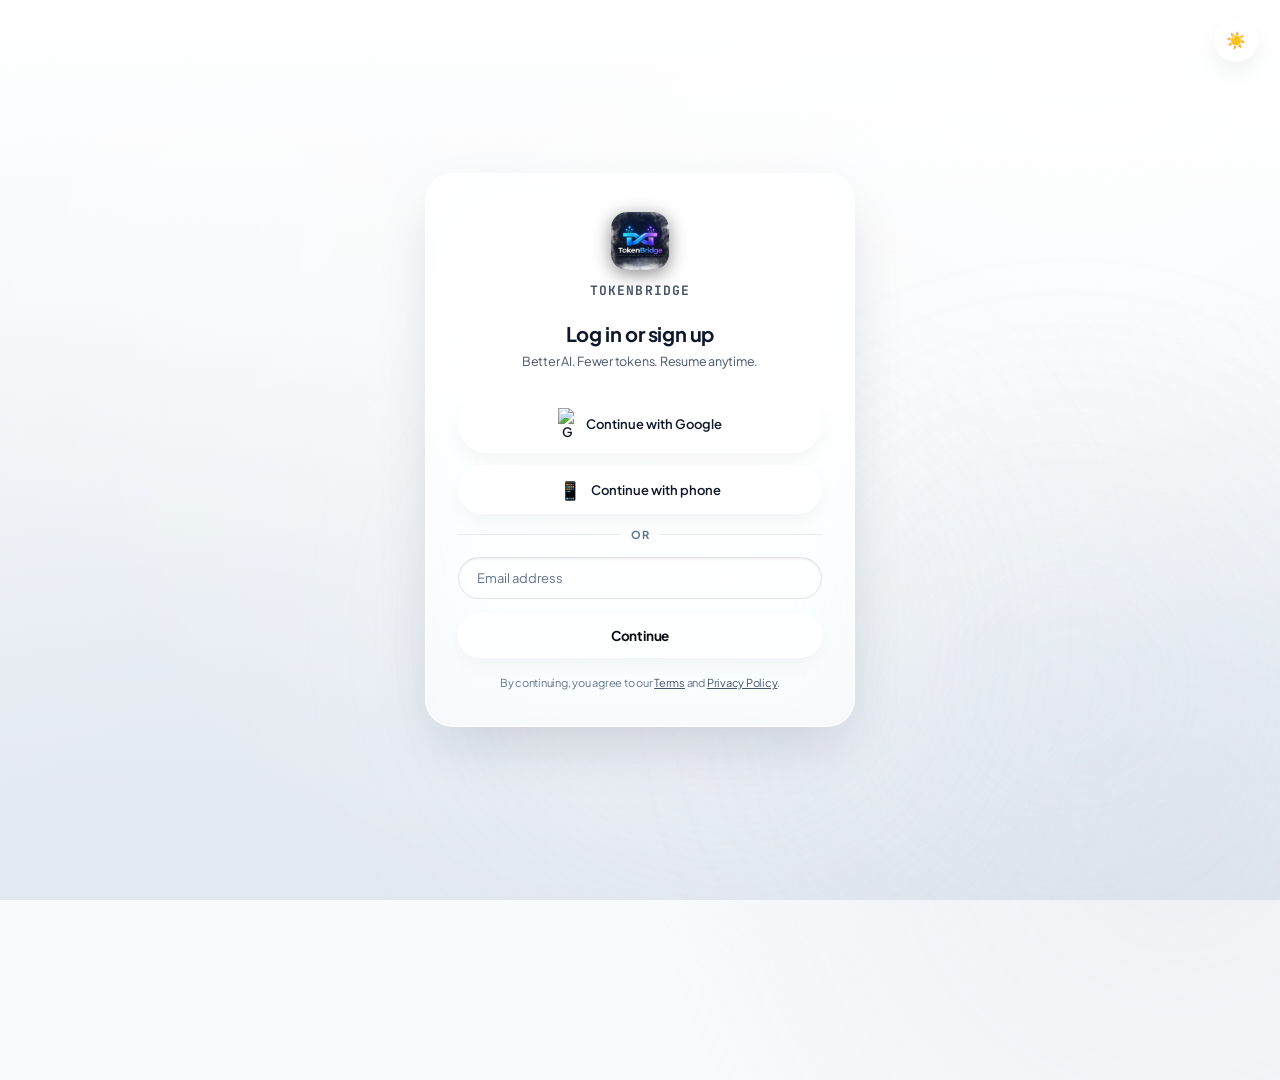
==== commit 4fe25333: "feat: add brand logo and favicon across login and chat workspace" ====
--- a/frontend/login.html
+++ b/frontend/login.html
@@ -21,6 +21,7 @@
   <link rel="preconnect" href="https://fonts.gstatic.com" crossorigin="">
   <link href="https://fonts.googleapis.com/css2?family=Plus+Jakarta+Sans:ital,wght@0,300;0,400;0,500;0,600;0,700;0,800;1,400&family=JetBrains+Mono:wght@400;500;600;700&display=swap" rel="stylesheet">
   <link href="https://cdnjs.cloudflare.com/ajax/libs/font-awesome/6.5.1/css/all.min.css" rel="stylesheet">
+  <link rel="icon" type="image/png" href="logo.png">
   <link rel="stylesheet" href="style.css?v=3.2.3">
 </head>
 <body class="auth-body">
@@ -36,7 +37,7 @@
 
   <div class="modal">
     <div class="logo">
-      <span>⚡</span>
+      <img src="logo.png" alt="TokenBridge Logo" class="brand-logo-img">
       <h1>TokenBridge</h1>
     </div>
 
--- a/frontend/style.css
+++ b/frontend/style.css
@@ -558,6 +558,28 @@
   margin-bottom: 22px;
 }
 
+.brand-logo-img {
+  width: 58px;
+  height: 58px;
+  object-fit: contain;
+  border-radius: 16px;
+  box-shadow: 0 4px 18px rgba(0, 0, 0, 0.45);
+  transition: transform 0.3s var(--apple-spring);
+}
+
+.brand-logo-img:hover {
+  transform: scale(1.06) rotate(1deg);
+}
+
+.sidebar-logo-img {
+  width: 34px;
+  height: 34px;
+  object-fit: contain;
+  border-radius: 10px;
+  box-shadow: 0 2px 10px rgba(0, 0, 0, 0.35);
+  flex-shrink: 0;
+}
+
 .logo span {
   display: inline-flex;
   align-items: center;
@@ -853,25 +875,151 @@
   top: calc(100% + 8px);
   left: 0;
   z-index: 100;
-  width: 260px;
+  width: 290px;
   background: var(--glass-surface-elevated);
   backdrop-filter: var(--glass-filter-modal);
   -webkit-backdrop-filter: var(--glass-filter-modal);
   border: 1px solid var(--glass-border);
-  border-radius: 20px;
+  border-radius: 18px;
   box-shadow:
     inset 0 1px 1.5px 0 rgba(255, 255, 255, 0.45),
     0 24px 50px -10px rgba(0, 0, 0, 0.75);
   padding: 10px;
   animation: liquidSlideIn 0.2s cubic-bezier(0.16, 1, 0.3, 1);
+  display: flex;
+  flex-direction: column;
+  gap: 8px;
 }
 
 [data-theme="light"] .country-dropdown-menu {
-  background: rgba(255, 255, 255, 0.78);
+  background: rgba(255, 255, 255, 0.88);
   border-color: rgba(255, 255, 255, 0.85);
   box-shadow:
     inset 0 1.5px 1.5px 0 #ffffff,
     0 20px 45px -8px rgba(15, 23, 42, 0.15);
+}
+
+.country-search-box {
+  width: 100%;
+}
+
+.country-search-box input {
+  width: 100%;
+  padding: 8px 12px;
+  border-radius: 10px;
+  border: 1px solid var(--glass-border);
+  background: rgba(255, 255, 255, 0.05);
+  color: var(--text-pure);
+  font-family: inherit;
+  font-size: 13px;
+  outline: none;
+  box-sizing: border-box;
+  transition: all 0.2s ease;
+}
+
+.country-search-box input:focus {
+  border-color: var(--accent);
+  background: rgba(255, 255, 255, 0.08);
+  box-shadow: 0 0 0 2px rgba(99, 102, 241, 0.2);
+}
+
+[data-theme="light"] .country-search-box input {
+  background: rgba(0, 0, 0, 0.04);
+  color: #0f172a;
+}
+
+[data-theme="light"] .country-search-box input:focus {
+  background: #ffffff;
+  border-color: var(--accent);
+}
+
+.country-list {
+  max-height: 240px;
+  overflow-y: auto;
+  display: flex;
+  flex-direction: column;
+  gap: 2px;
+  padding-right: 2px;
+}
+
+.country-list::-webkit-scrollbar {
+  width: 5px;
+}
+
+.country-list::-webkit-scrollbar-track {
+  background: transparent;
+}
+
+.country-list::-webkit-scrollbar-thumb {
+  background: rgba(255, 255, 255, 0.2);
+  border-radius: 9999px;
+}
+
+[data-theme="light"] .country-list::-webkit-scrollbar-thumb {
+  background: rgba(0, 0, 0, 0.15);
+}
+
+.country-item {
+  width: 100%;
+  display: flex;
+  align-items: center;
+  justify-content: space-between;
+  padding: 8px 10px;
+  border-radius: 10px;
+  border: none;
+  background: transparent;
+  color: var(--text-pure);
+  font-family: inherit;
+  font-size: 13px;
+  cursor: pointer;
+  transition: all 0.16s ease;
+  text-align: left;
+  user-select: none;
+  box-sizing: border-box;
+}
+
+.country-item:hover {
+  background: rgba(255, 255, 255, 0.08);
+}
+
+.country-item.active {
+  background: rgba(99, 102, 241, 0.18);
+  font-weight: 600;
+}
+
+[data-theme="light"] .country-item {
+  color: #1e293b;
+}
+
+[data-theme="light"] .country-item:hover {
+  background: rgba(0, 0, 0, 0.05);
+}
+
+[data-theme="light"] .country-item.active {
+  background: rgba(99, 102, 241, 0.12);
+  color: var(--accent);
+}
+
+.country-item-left {
+  display: flex;
+  align-items: center;
+  gap: 8px;
+  overflow: hidden;
+  text-overflow: ellipsis;
+  white-space: nowrap;
+}
+
+.country-item-left span:first-child {
+  font-size: 16px;
+  line-height: 1;
+}
+
+.country-item-dial {
+  font-family: "JetBrains Mono", monospace;
+  font-size: 12px;
+  opacity: 0.7;
+  flex-shrink: 0;
+  margin-left: 8px;
 }
 
 .continue-btn {
@@ -3153,19 +3301,30 @@
 
 /* Typing Indicator — Orb Breathing Animation */
 .typing-bubble {
-  padding: 8px 16px 8px 10px !important;
-  background: var(--surface-primary) !important;
-  border-radius: 9999px !important;
-  border: 1px solid var(--glass-border) !important;
+  padding: 0 !important;
+  background: transparent !important;
+  border: none !important;
+  border-radius: 0 !important;
   display: inline-flex !important;
   align-items: center !important;
-  box-shadow: 0 4px 20px rgba(0, 0, 0, 0.25) !important;
+  justify-content: center !important;
+  box-shadow: none !important;
+  backdrop-filter: none !important;
+  -webkit-backdrop-filter: none !important;
 }
 
 [data-theme="light"] .typing-bubble {
-  background: #ffffff !important;
-  border-color: rgba(15, 23, 42, 0.12) !important;
-  box-shadow: 0 4px 16px rgba(0, 0, 0, 0.08) !important;
+  background: transparent !important;
+  border: none !important;
+  box-shadow: none !important;
+  backdrop-filter: none !important;
+  -webkit-backdrop-filter: none !important;
+}
+
+.orb-breathing-wrapper {
+  display: flex;
+  align-items: center;
+  justify-content: center;
 }
 
 .orb-breathing-container {
